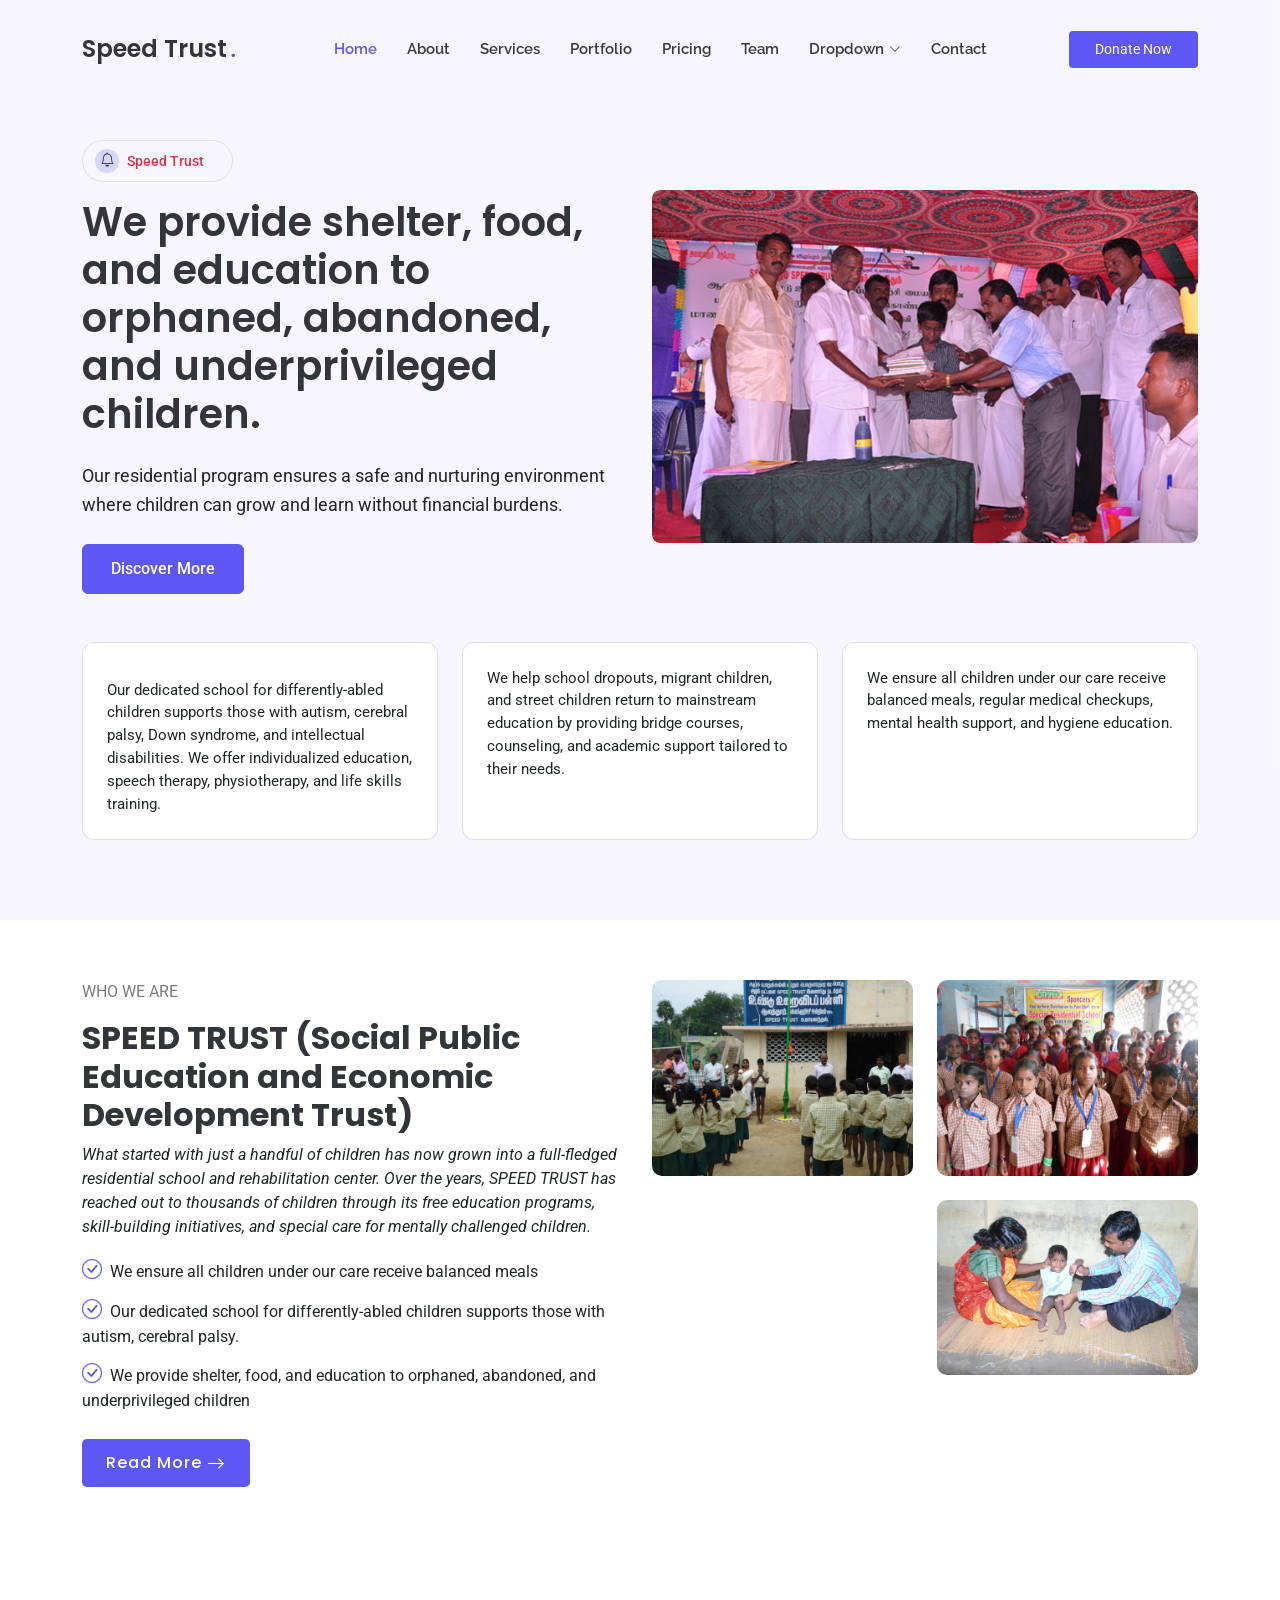
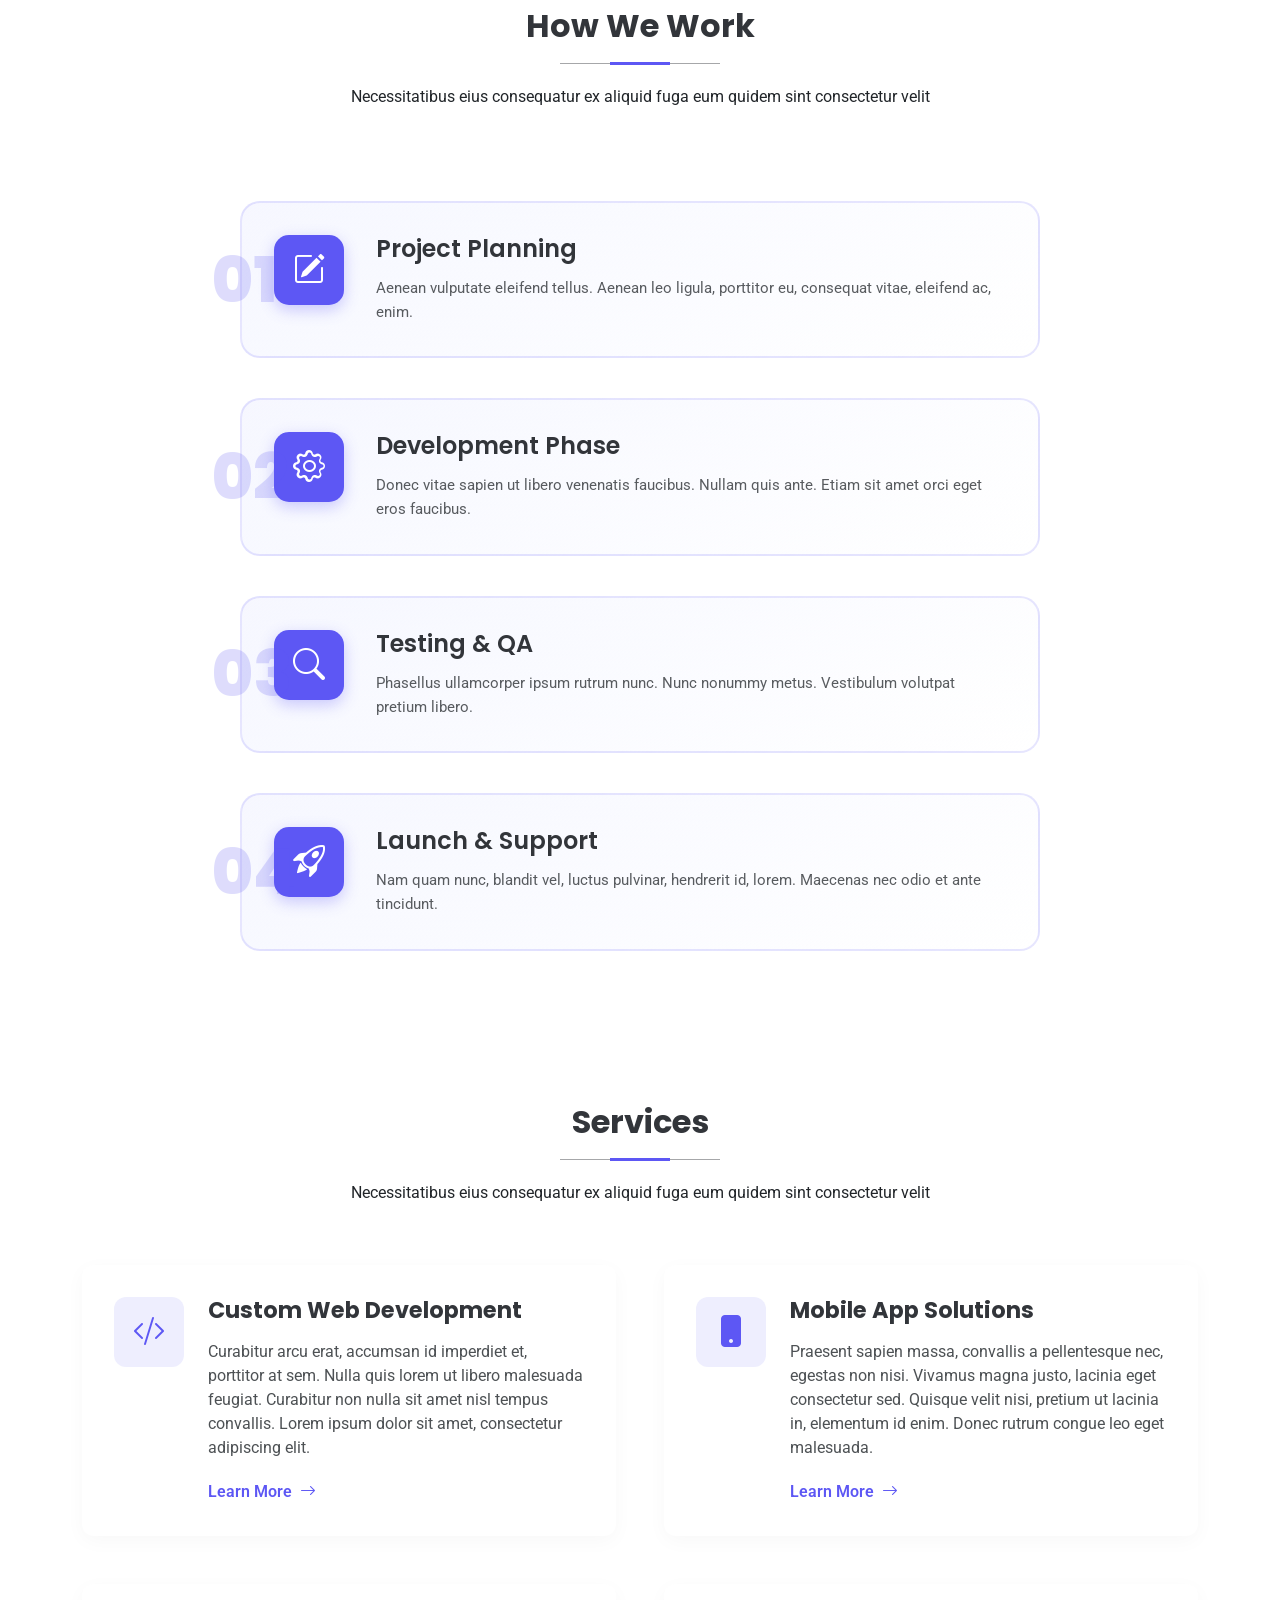
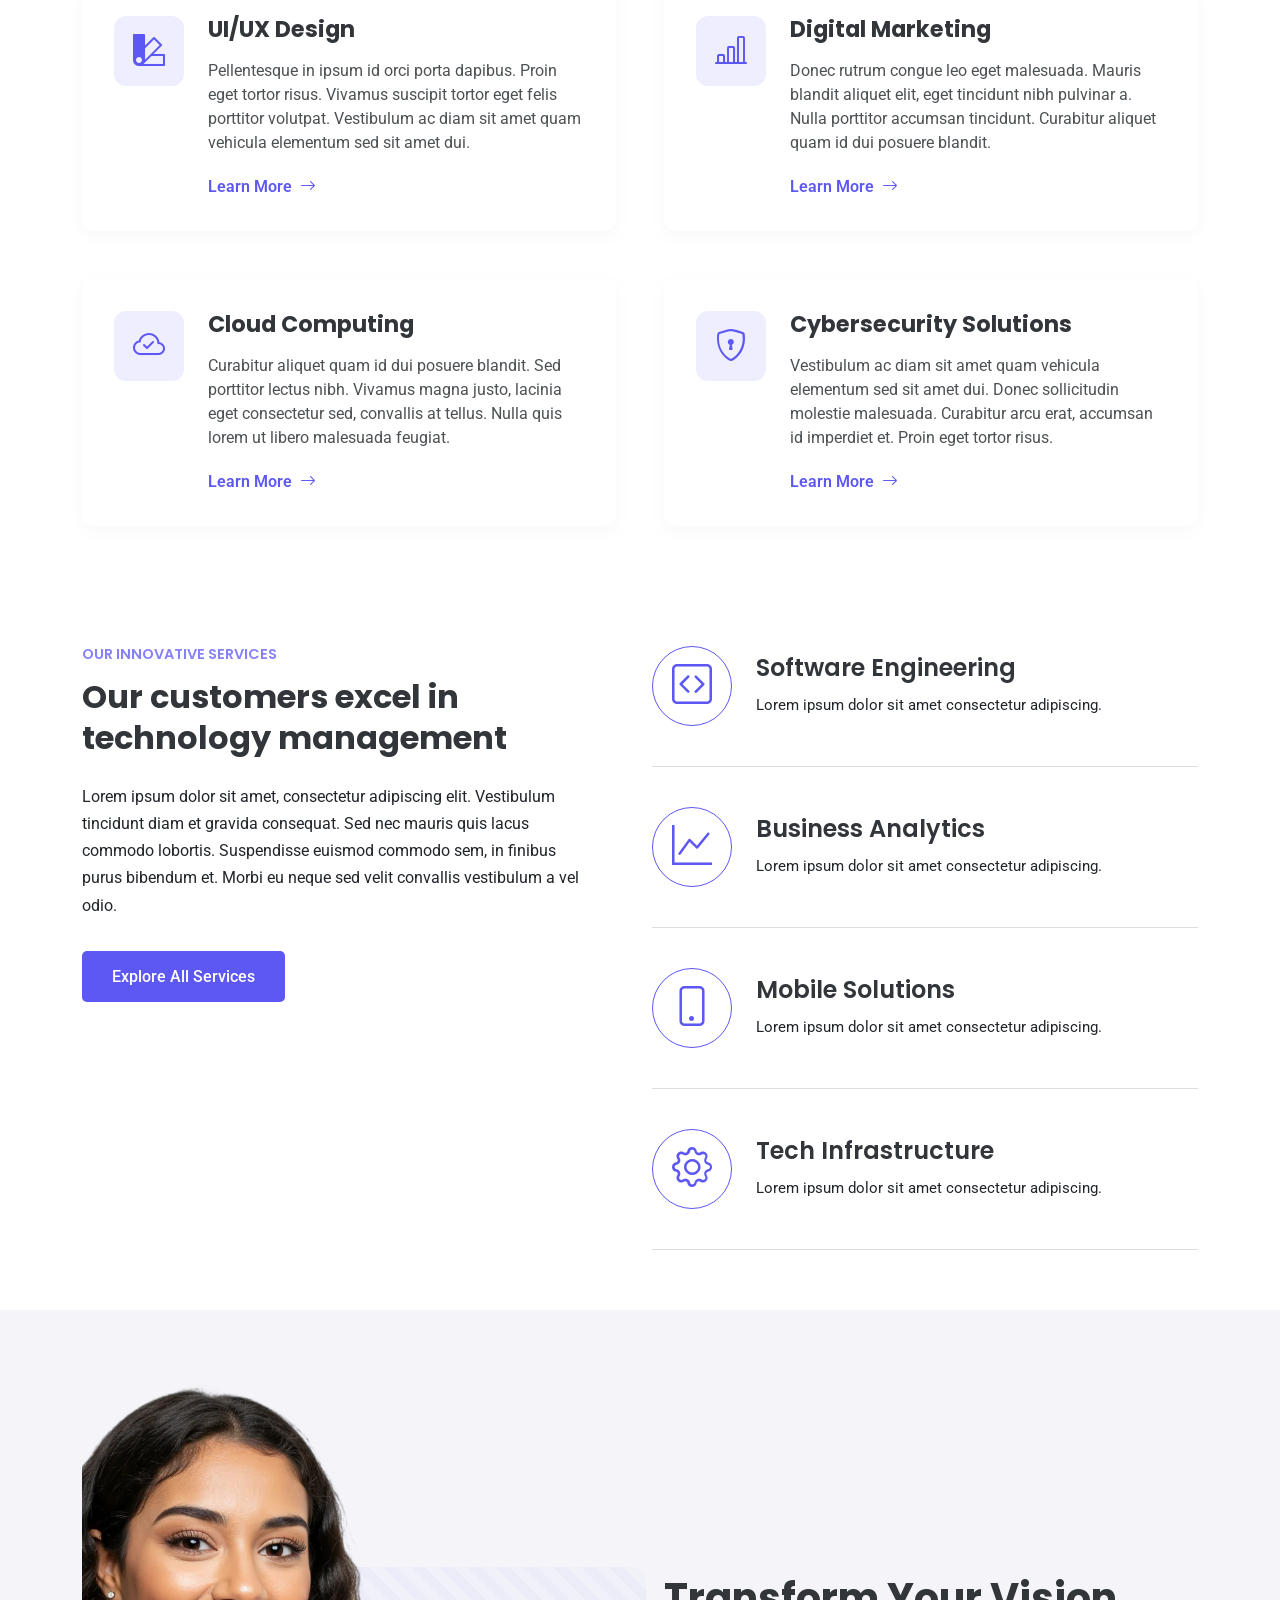
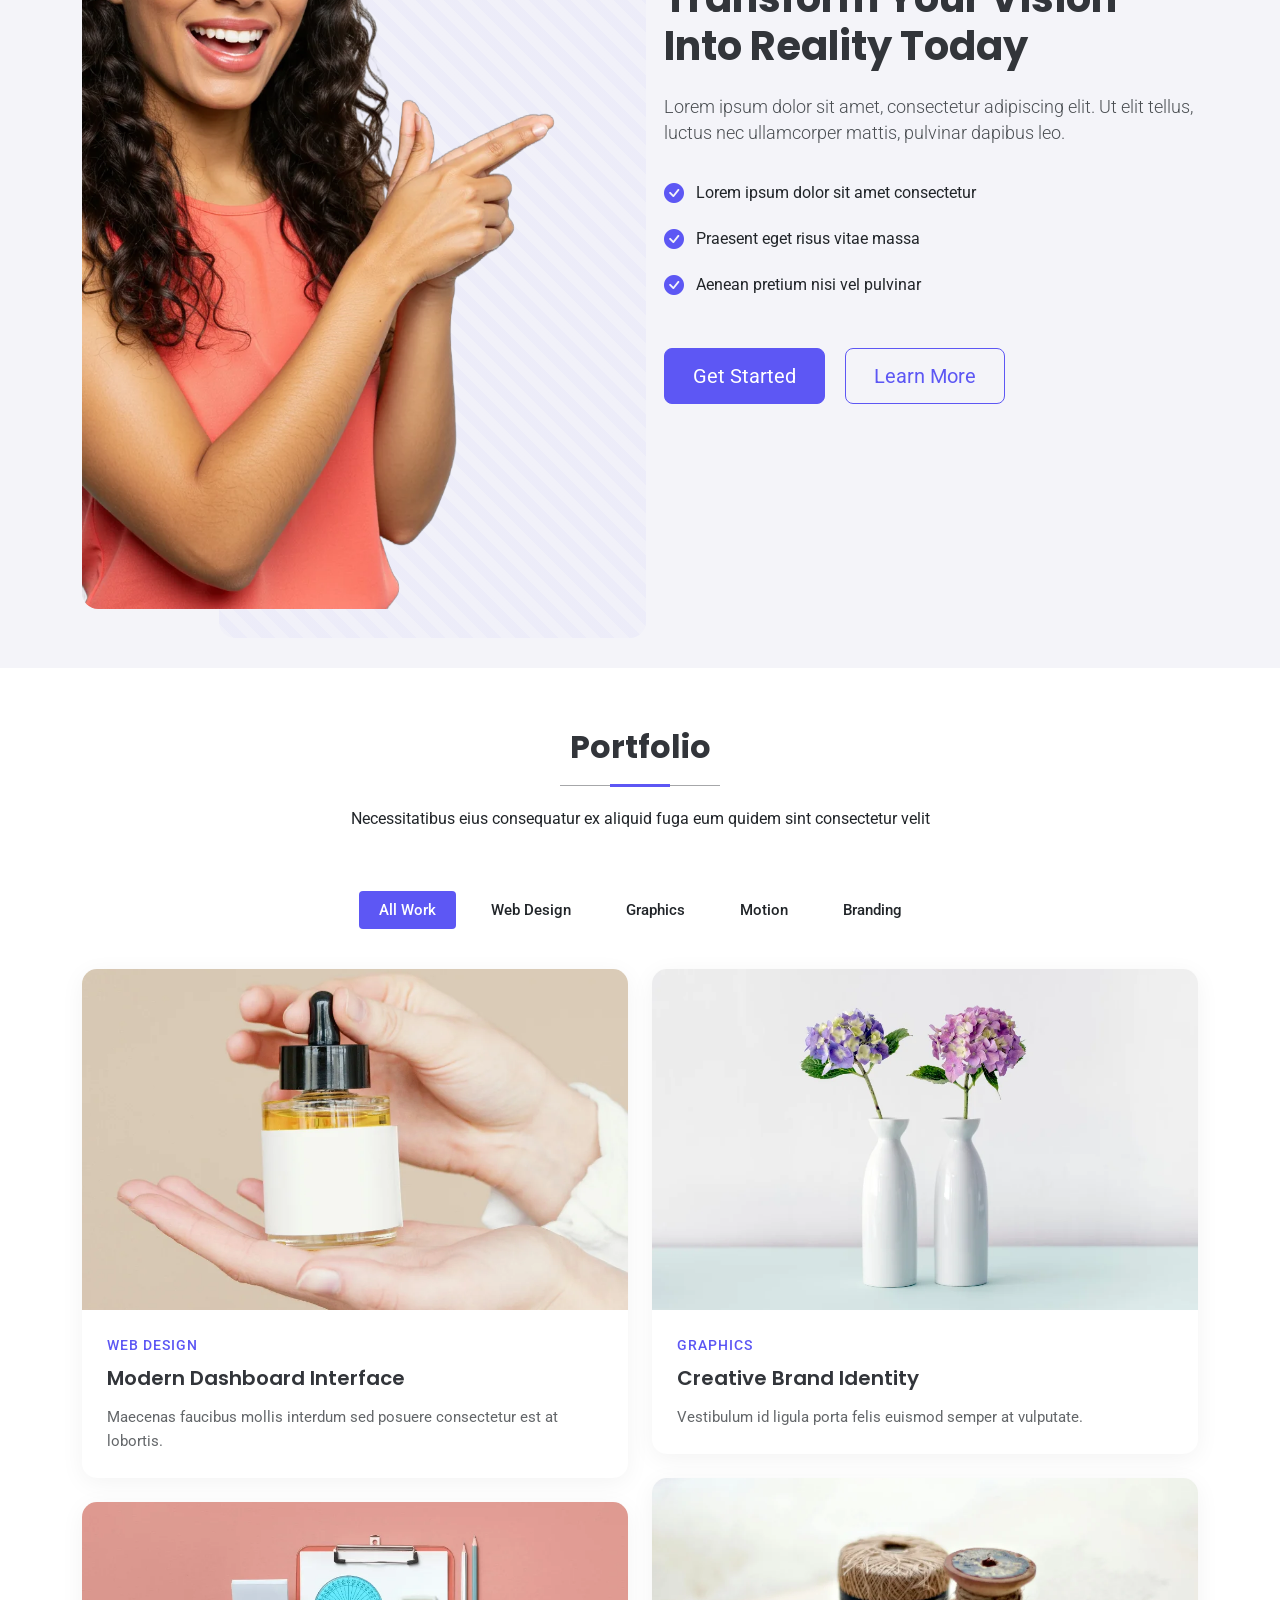
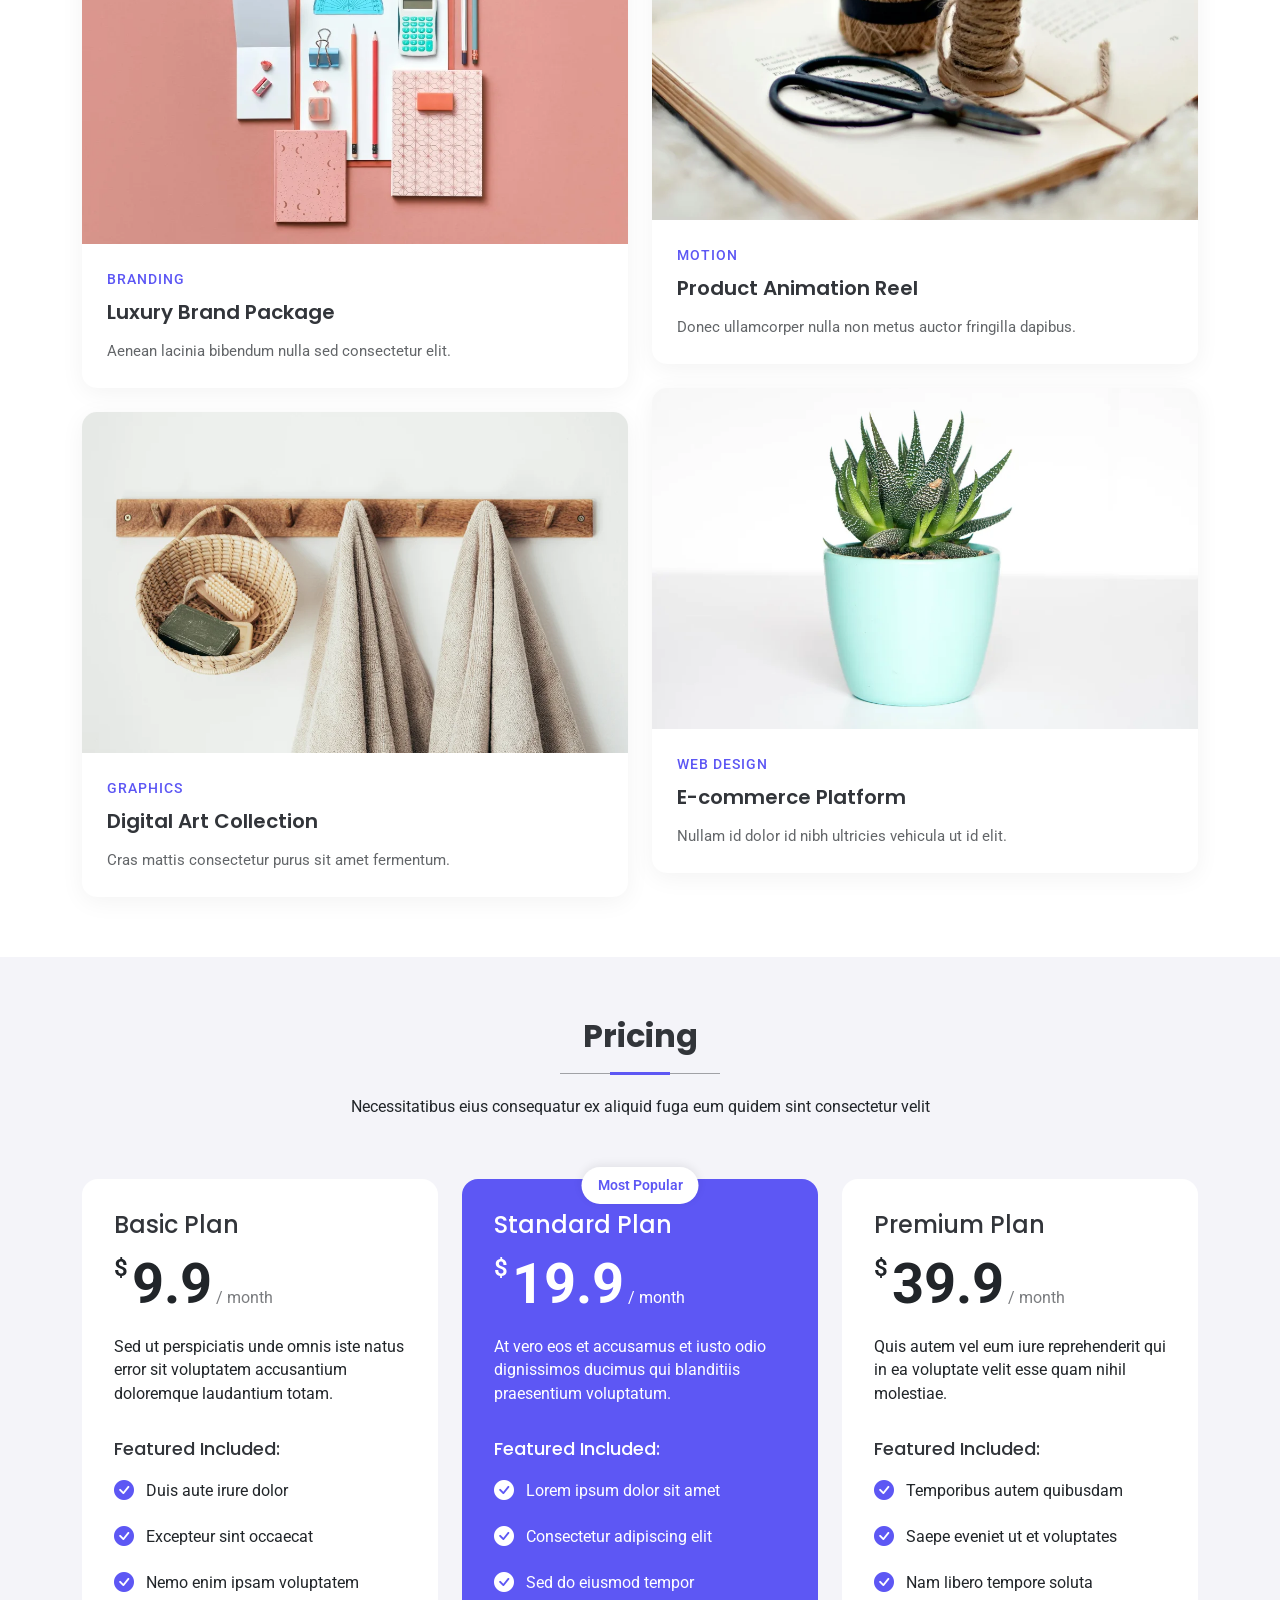
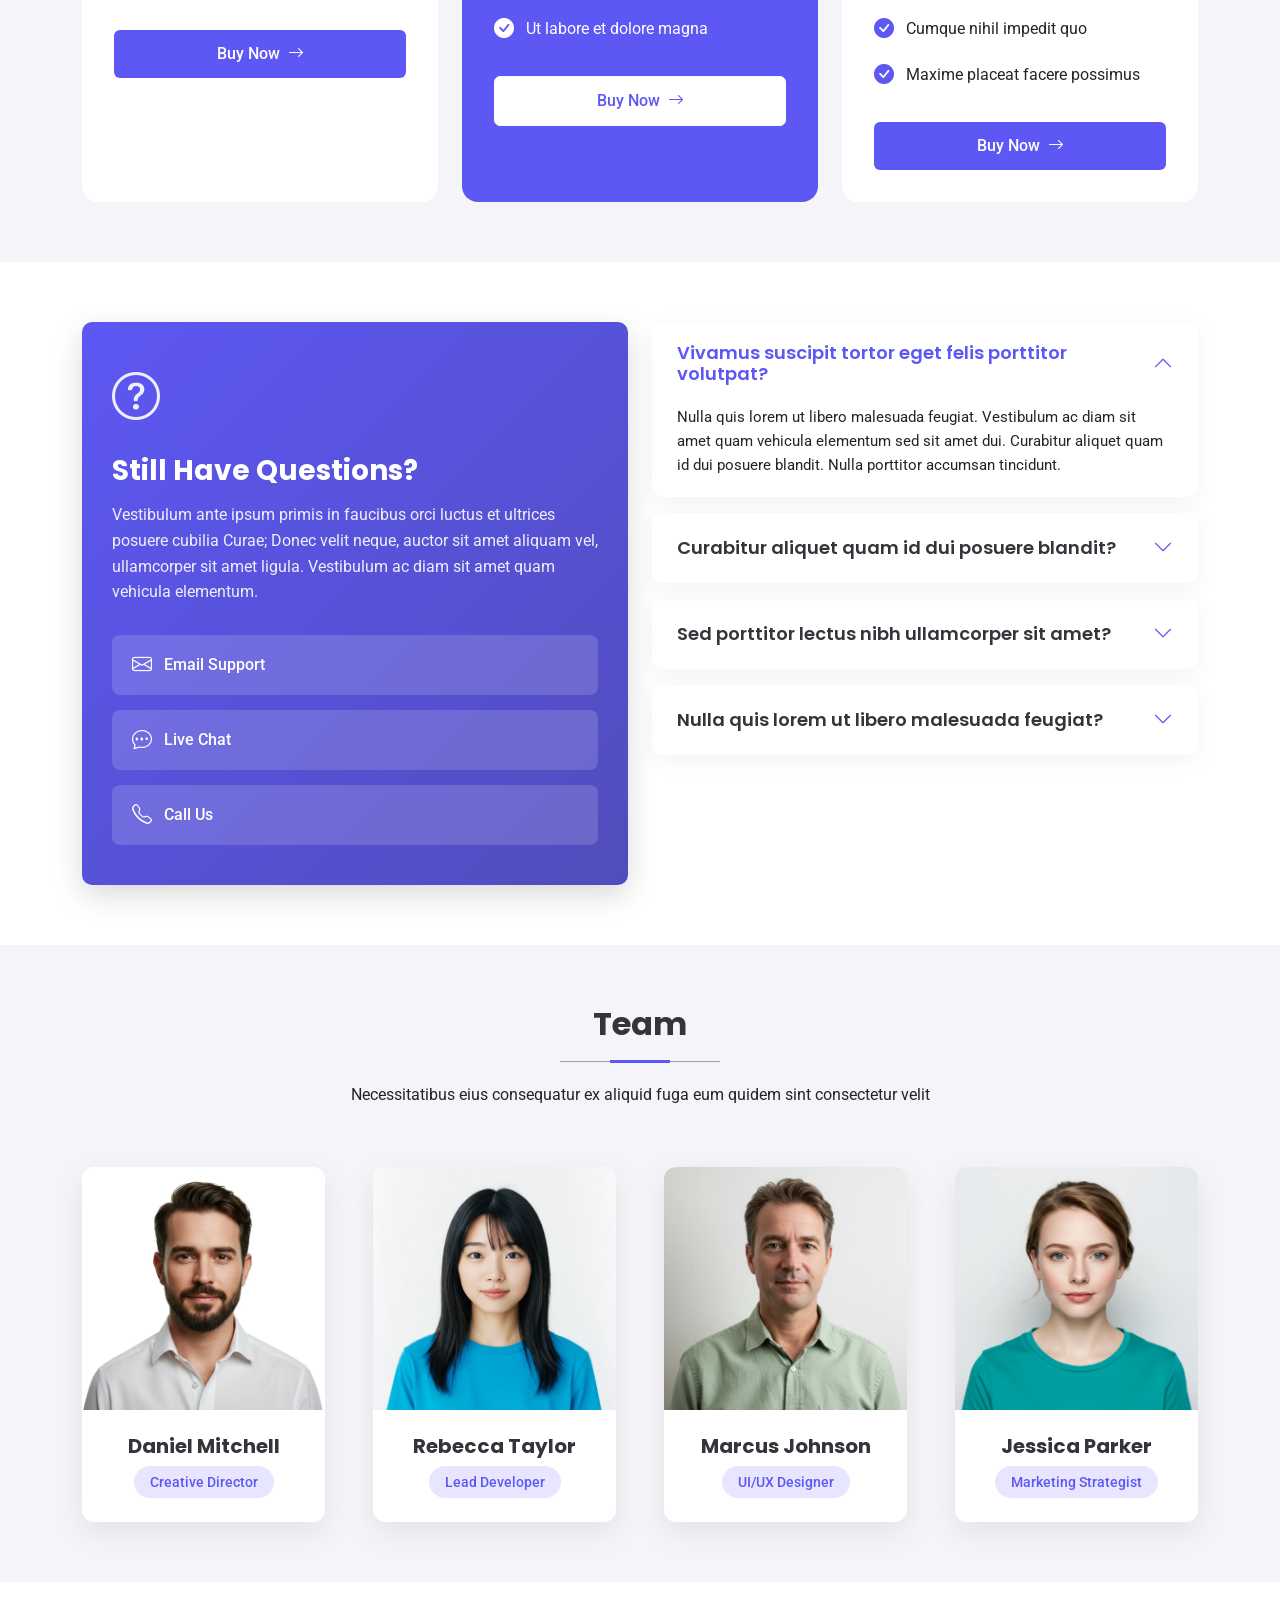
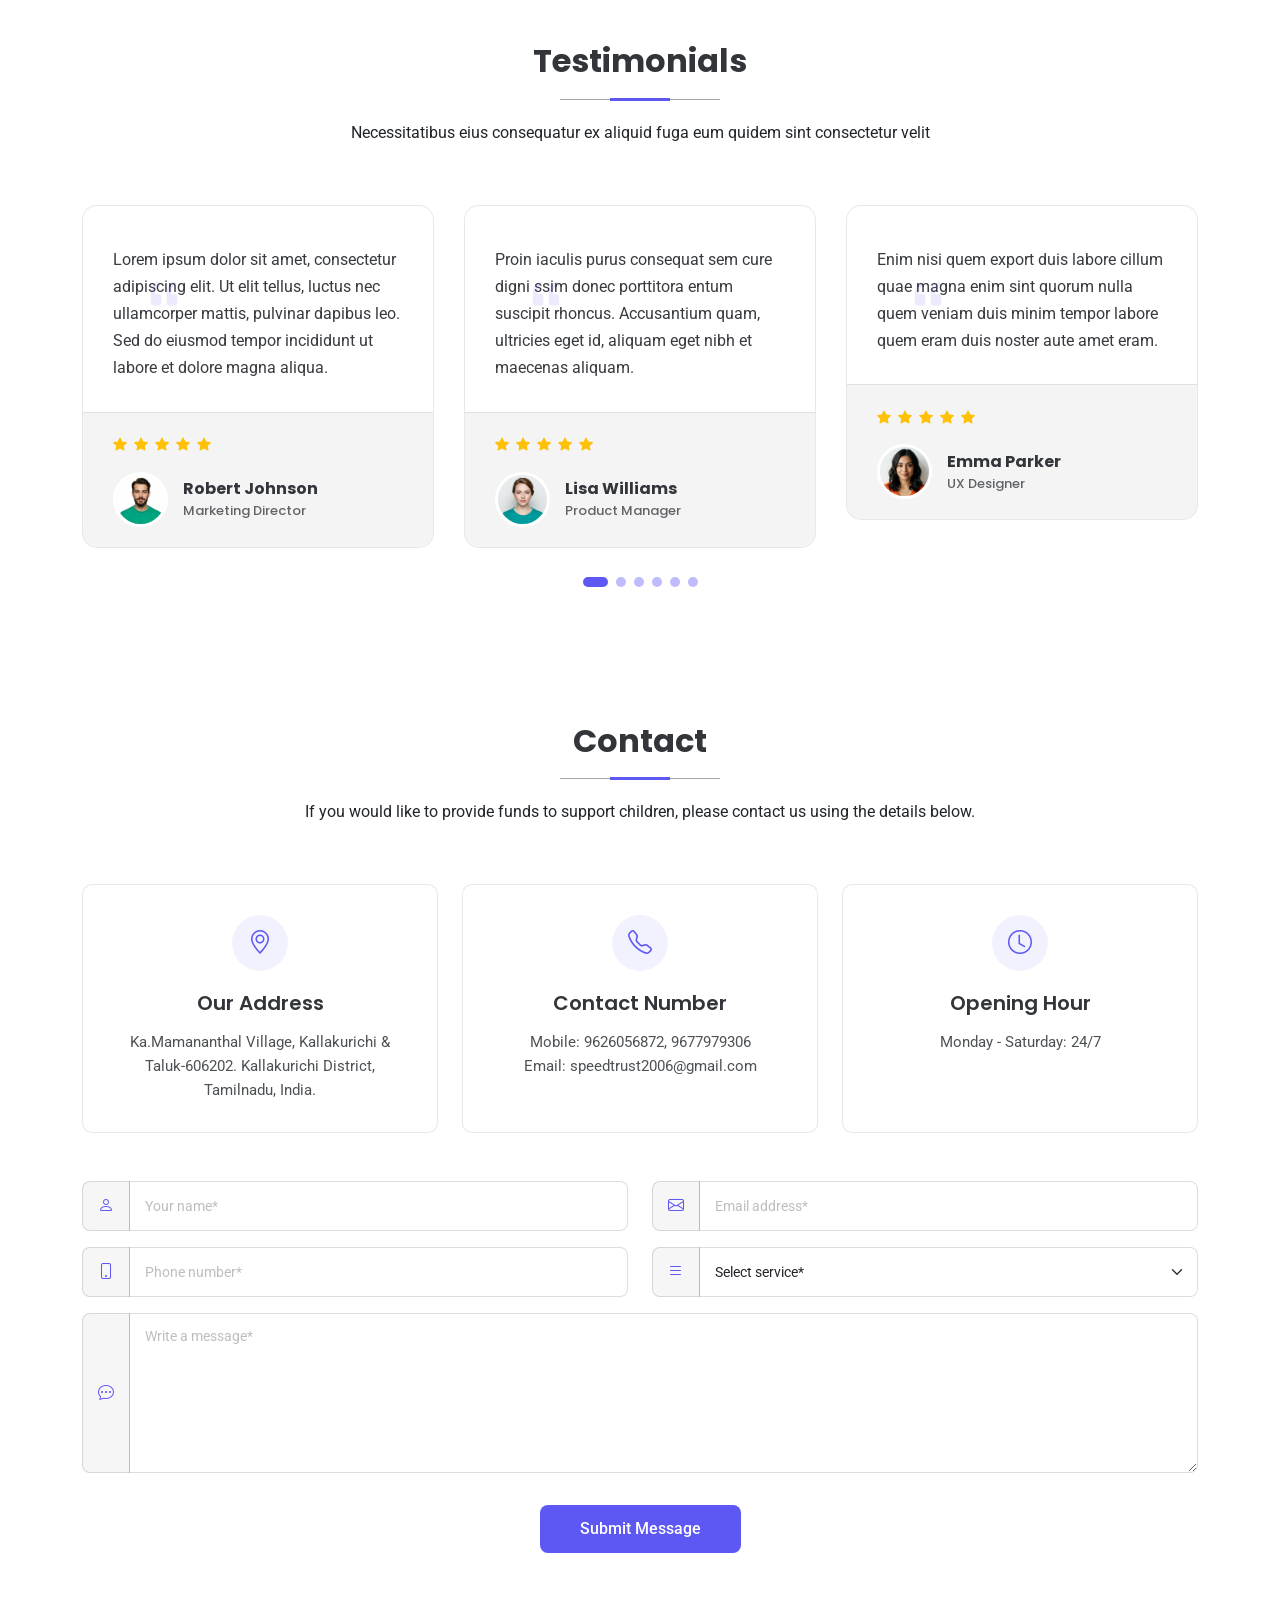
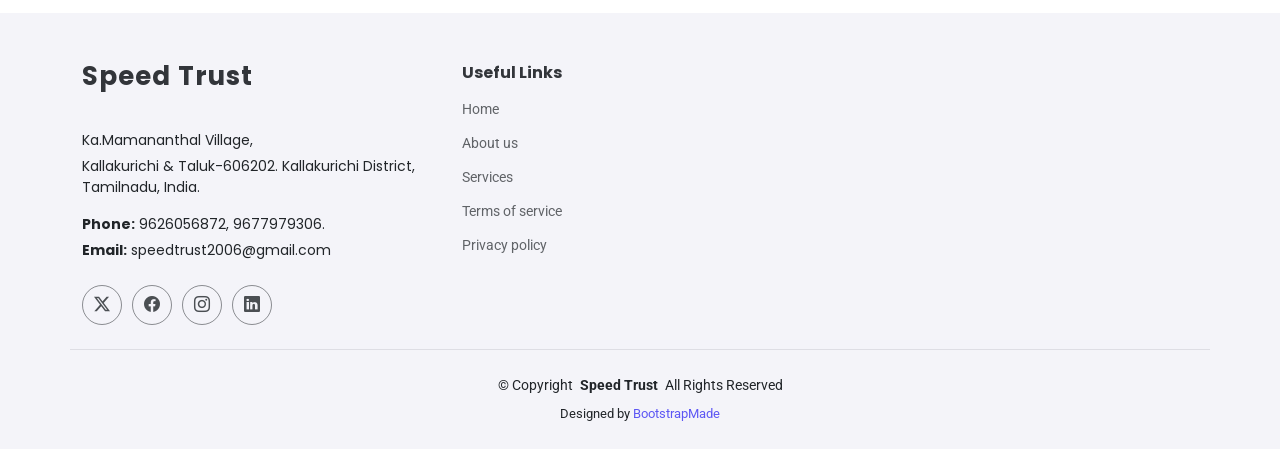
==== Invent/index.html @ 97e28ad0 "using bootstrap" ====
<!DOCTYPE html>
<html lang="en">

<head>
  <meta charset="utf-8">
  <meta content="width=device-width, initial-scale=1.0" name="viewport">
  <title>Index - Invent Bootstrap Template</title>
  <meta name="description" content="">
  <meta name="keywords" content="">

  <!-- Favicons -->
  <link href="assets/img/favicon.png" rel="icon">
  <link href="assets/img/apple-touch-icon.png" rel="apple-touch-icon">

  <!-- Fonts -->
  <link href="https://fonts.googleapis.com" rel="preconnect">
  <link href="https://fonts.gstatic.com" rel="preconnect" crossorigin>
  <link href="https://fonts.googleapis.com/css2?family=Roboto:ital,wght@0,100;0,300;0,400;0,500;0,700;0,900;1,100;1,300;1,400;1,500;1,700;1,900&family=Poppins:ital,wght@0,100;0,200;0,300;0,400;0,500;0,600;0,700;0,800;0,900;1,100;1,200;1,300;1,400;1,500;1,600;1,700;1,800;1,900&family=Raleway:ital,wght@0,100;0,200;0,300;0,400;0,500;0,600;0,700;0,800;0,900;1,100;1,200;1,300;1,400;1,500;1,600;1,700;1,800;1,900&display=swap" rel="stylesheet">

  <!-- Vendor CSS Files -->
  <link href="assets/vendor/bootstrap/css/bootstrap.min.css" rel="stylesheet">
  <link href="assets/vendor/bootstrap-icons/bootstrap-icons.css" rel="stylesheet">
  <link href="assets/vendor/aos/aos.css" rel="stylesheet">
  <link href="assets/vendor/glightbox/css/glightbox.min.css" rel="stylesheet">
  <link href="assets/vendor/swiper/swiper-bundle.min.css" rel="stylesheet">

  <!-- Main CSS File -->
  <link href="assets/css/main.css" rel="stylesheet">

  <!-- =======================================================
  * Template Name: Invent
  * Template URL: https://bootstrapmade.com/invent-bootstrap-business-template/
  * Updated: May 12 2025 with Bootstrap v5.3.6
  * Author: BootstrapMade.com
  * License: https://bootstrapmade.com/license/
  ======================================================== -->
</head>

<body class="index-page">

  <header id="header" class="header d-flex align-items-center fixed-top">
    <div class="container position-relative d-flex align-items-center justify-content-between">

      <a href="index.html" class="logo d-flex align-items-center me-auto me-xl-0">
        <!-- Uncomment the line below if you also wish to use an image logo -->
        <!-- <img src="assets/img/logo.webp" alt=""> -->
        <h1 class="sitename">Speed Trust</h1><span>.</span>
      </a>

      <nav id="navmenu" class="navmenu">
        <ul>
          <li><a href="#hero" class="active">Home</a></li>
          <li><a href="#about">About</a></li>
          <li><a href="#services">Services</a></li>
          <li><a href="#portfolio">Portfolio</a></li>
          <li><a href="#pricing">Pricing</a></li>
          <li><a href="#team">Team</a></li>
          <li class="dropdown"><a href="#"><span>Dropdown</span> <i class="bi bi-chevron-down toggle-dropdown"></i></a>
            <ul>
              <li><a href="#">Dropdown 1</a></li>
              <li class="dropdown"><a href="#"><span>Deep Dropdown</span> <i class="bi bi-chevron-down toggle-dropdown"></i></a>
                <ul>
                  <li><a href="#">Deep Dropdown 1</a></li>
                  <li><a href="#">Deep Dropdown 2</a></li>
                  <li><a href="#">Deep Dropdown 3</a></li>
                  <li><a href="#">Deep Dropdown 4</a></li>
                  <li><a href="#">Deep Dropdown 5</a></li>
                </ul>
              </li>
              <li><a href="#">Dropdown 2</a></li>
              <li><a href="#">Dropdown 3</a></li>
              <li><a href="#">Dropdown 4</a></li>
            </ul>
          </li>
          <li><a href="#contact">Contact</a></li>
        </ul>
        <i class="mobile-nav-toggle d-xl-none bi bi-list"></i>
      </nav>

      <a class="btn-getstarted" href="#about">Donate Now</a>

    </div>
  </header>

  <main class="main">

    <!-- Hero Section -->
    <section id="hero" class="hero section">

      <div class="container" data-aos="fade-up" data-aos-delay="100">

        <div class="row align-items-center mb-5">
          <div class="col-lg-6 mb-4 mb-lg-0">
            <div class="badge-wrapper mb-3">
              <div class="d-inline-flex align-items-center rounded-pill border border-accent-light">
                <div class="icon-circle me-2">
                  <i class="bi bi-bell"></i>
                </div>
                <span class="badge-text me-3 text-danger">Speed Trust</span>
              </div>
            </div>

            <h1 class="hero-title mb-4">We provide shelter, food, and education to orphaned, abandoned, and underprivileged children.</h1>

            <p class="hero-description mb-4">Our residential program ensures a safe and nurturing environment where children can grow and learn without financial burdens.</p>

            <div class="cta-wrapper">
              <a href="#" class="btn btn-primary">Discover More</a>
            </div>
          </div>

          <div class="col-lg-6">
            <div class="hero-image">
              <img src="assets/img/img1.jpg" alt="Business Growth" class="img-fluid" loading="lazy">
            </div>
          </div>
        </div>

        <div class="row feature-boxes">
          <div class="col-lg-4 mb-4 mb-lg-0" data-aos="fade-up" data-aos-delay="200">
            <div class="feature-box">
             
              <div class="feature-content">
                <h3 class="feature-title"></h3>
                <p class="feature-text">Our dedicated school for differently-abled children supports those with autism, cerebral palsy, Down syndrome, and intellectual disabilities. We offer individualized education, speech therapy, physiotherapy, and life skills training.</p>
              </div>
            </div>
          </div>

          <div class="col-lg-4 mb-4 mb-lg-0" data-aos="fade-up" data-aos-delay="300">
            <div class="feature-box">
              
              <div class="feature-content">
                
                <p class="feature-text">We help school dropouts, migrant children, and street children return to mainstream education by providing bridge courses, counseling, and academic support tailored to their needs.</p>
              </div>
            </div>
          </div>

          <div class="col-lg-4" data-aos="fade-up" data-aos-delay="400">
            <div class="feature-box">
              
              <div class="feature-content">
                
                <p class="feature-text">We ensure all children under our care receive balanced meals, regular medical checkups, mental health support, and hygiene education.</p>
              </div>
            </div>
          </div>
        </div>

      </div>

    </section><!-- /Hero Section -->

    <!-- About Section -->
    <section id="about" class="about section">

      <div class="container">

        <div class="row gy-4">

          <div class="col-lg-6 content" data-aos="fade-up" data-aos-delay="100">
            <p class="who-we-are">Who We Are</p>
            <h3>SPEED TRUST (Social Public Education and Economic Development Trust) </h3>
            <p class="fst-italic">
              What started with just a handful of children has now grown into a full-fledged residential school and rehabilitation center. Over the years, SPEED TRUST has reached out to thousands of children through its free education programs, skill-building initiatives, and special care for mentally challenged children.
            </p>
            <ul>
              <li><i class="bi bi-check-circle"></i> <span>We ensure all children under our care receive balanced meals</span></li>
              <li><i class="bi bi-check-circle"></i> <span>Our dedicated school for differently-abled children supports those with autism, cerebral palsy.</span></li>
              <li><i class="bi bi-check-circle"></i> <span>We provide shelter, food, and education to orphaned, abandoned, and underprivileged children</span></li>
            </ul>
            <a href="#" class="read-more"><span>Read More</span><i class="bi bi-arrow-right"></i></a>
          </div>

          <div class="col-lg-6 about-images" data-aos="fade-up" data-aos-delay="200">
            <div class="row gy-4">
              <div class="col-lg-6">
                <img src="assets/img/about-1.jpg" class="img-fluid" alt="">
              </div>
              <div class="col-lg-6">
                <div class="row gy-4">
                  <div class="col-lg-12">
                    <img src="assets/img/about-2.jpg" class="img-fluid" alt="">
                  </div>
                  <div class="col-lg-12">
                    <img src="assets/img/about-3.jpg" class="img-fluid" alt="">
                  </div>
                </div>
              </div>
            </div>

          </div>

        </div>

      </div>
    </section><!-- /About Section -->

    <!-- How We Work Section -->
    <section id="how-we-work" class="how-we-work section">

      <!-- Section Title -->
      <div class="container section-title" data-aos="fade-up">
        <h2>How We Work</h2>
        <p>Necessitatibus eius consequatur ex aliquid fuga eum quidem sint consectetur velit</p>
      </div><!-- End Section Title -->

      <div class="container" data-aos="fade-up" data-aos-delay="100">

        <div class="steps-5">
          <div class="process-container">

            <div class="process-item" data-aos="fade-up" data-aos-delay="200">
              <div class="content">
                <span class="step-number">01</span>
                <div class="card-body">
                  <div class="step-icon">
                    <i class="bi bi-pencil-square"></i>
                  </div>
                  <div class="step-content">
                    <h3>Project Planning</h3>
                    <p>Aenean vulputate eleifend tellus. Aenean leo ligula, porttitor eu, consequat vitae, eleifend ac, enim.</p>
                  </div>
                </div>
              </div>
            </div><!-- End Process Item -->

            <div class="process-item" data-aos="fade-up" data-aos-delay="300">
              <div class="content">
                <span class="step-number">02</span>
                <div class="card-body">
                  <div class="step-icon">
                    <i class="bi bi-gear"></i>
                  </div>
                  <div class="step-content">
                    <h3>Development Phase</h3>
                    <p>Donec vitae sapien ut libero venenatis faucibus. Nullam quis ante. Etiam sit amet orci eget eros faucibus.</p>
                  </div>
                </div>
              </div>
            </div><!-- End Process Item -->

            <div class="process-item" data-aos="fade-up" data-aos-delay="400">
              <div class="content">
                <span class="step-number">03</span>
                <div class="card-body">
                  <div class="step-icon">
                    <i class="bi bi-search"></i>
                  </div>
                  <div class="step-content">
                    <h3>Testing &amp; QA</h3>
                    <p>Phasellus ullamcorper ipsum rutrum nunc. Nunc nonummy metus. Vestibulum volutpat pretium libero.</p>
                  </div>
                </div>
              </div>
            </div><!-- End Process Item -->

            <div class="process-item" data-aos="fade-up" data-aos-delay="500">
              <div class="content">
                <span class="step-number">04</span>
                <div class="card-body">
                  <div class="step-icon">
                    <i class="bi bi-rocket-takeoff"></i>
                  </div>
                  <div class="step-content">
                    <h3>Launch &amp; Support</h3>
                    <p>Nam quam nunc, blandit vel, luctus pulvinar, hendrerit id, lorem. Maecenas nec odio et ante tincidunt.</p>
                  </div>
                </div>
              </div>
            </div><!-- End Process Item -->

          </div>
        </div>

      </div>

    </section><!-- /How We Work Section -->

    <!-- Services Section -->
    <section id="services" class="services section">

      <!-- Section Title -->
      <div class="container section-title" data-aos="fade-up">
        <h2>Services</h2>
        <p>Necessitatibus eius consequatur ex aliquid fuga eum quidem sint consectetur velit</p>
      </div><!-- End Section Title -->

      <div class="container" data-aos="fade-up" data-aos-delay="100">

        <div class="row justify-content-center g-5">

          <div class="col-md-6" data-aos="fade-right" data-aos-delay="100">
            <div class="service-item">
              <div class="service-icon">
                <i class="bi bi-code-slash"></i>
              </div>
              <div class="service-content">
                <h3>Custom Web Development</h3>
                <p>Curabitur arcu erat, accumsan id imperdiet et, porttitor at sem. Nulla quis lorem ut libero malesuada feugiat. Curabitur non nulla sit amet nisl tempus convallis. Lorem ipsum dolor sit amet, consectetur adipiscing elit.</p>
                <a href="#" class="service-link">
                  <span>Learn More</span>
                  <i class="bi bi-arrow-right"></i>
                </a>
              </div>
            </div>
          </div><!-- End Service Item -->

          <div class="col-md-6" data-aos="fade-left" data-aos-delay="100">
            <div class="service-item">
              <div class="service-icon">
                <i class="bi bi-phone-fill"></i>
              </div>
              <div class="service-content">
                <h3>Mobile App Solutions</h3>
                <p>Praesent sapien massa, convallis a pellentesque nec, egestas non nisi. Vivamus magna justo, lacinia eget consectetur sed. Quisque velit nisi, pretium ut lacinia in, elementum id enim. Donec rutrum congue leo eget malesuada.</p>
                <a href="#" class="service-link">
                  <span>Learn More</span>
                  <i class="bi bi-arrow-right"></i>
                </a>
              </div>
            </div>
          </div><!-- End Service Item -->

          <div class="col-md-6" data-aos="fade-right" data-aos-delay="200">
            <div class="service-item">
              <div class="service-icon">
                <i class="bi bi-palette2"></i>
              </div>
              <div class="service-content">
                <h3>UI/UX Design</h3>
                <p>Pellentesque in ipsum id orci porta dapibus. Proin eget tortor risus. Vivamus suscipit tortor eget felis porttitor volutpat. Vestibulum ac diam sit amet quam vehicula elementum sed sit amet dui.</p>
                <a href="#" class="service-link">
                  <span>Learn More</span>
                  <i class="bi bi-arrow-right"></i>
                </a>
              </div>
            </div>
          </div><!-- End Service Item -->

          <div class="col-md-6" data-aos="fade-left" data-aos-delay="200">
            <div class="service-item">
              <div class="service-icon">
                <i class="bi bi-bar-chart-line"></i>
              </div>
              <div class="service-content">
                <h3>Digital Marketing</h3>
                <p>Donec rutrum congue leo eget malesuada. Mauris blandit aliquet elit, eget tincidunt nibh pulvinar a. Nulla porttitor accumsan tincidunt. Curabitur aliquet quam id dui posuere blandit.</p>
                <a href="#" class="service-link">
                  <span>Learn More</span>
                  <i class="bi bi-arrow-right"></i>
                </a>
              </div>
            </div>
          </div><!-- End Service Item -->

          <div class="col-md-6" data-aos="fade-right" data-aos-delay="300">
            <div class="service-item">
              <div class="service-icon">
                <i class="bi bi-cloud-check"></i>
              </div>
              <div class="service-content">
                <h3>Cloud Computing</h3>
                <p>Curabitur aliquet quam id dui posuere blandit. Sed porttitor lectus nibh. Vivamus magna justo, lacinia eget consectetur sed, convallis at tellus. Nulla quis lorem ut libero malesuada feugiat.</p>
                <a href="#" class="service-link">
                  <span>Learn More</span>
                  <i class="bi bi-arrow-right"></i>
                </a>
              </div>
            </div>
          </div><!-- End Service Item -->

          <div class="col-md-6" data-aos="fade-left" data-aos-delay="300">
            <div class="service-item">
              <div class="service-icon">
                <i class="bi bi-shield-lock"></i>
              </div>
              <div class="service-content">
                <h3>Cybersecurity Solutions</h3>
                <p>Vestibulum ac diam sit amet quam vehicula elementum sed sit amet dui. Donec sollicitudin molestie malesuada. Curabitur arcu erat, accumsan id imperdiet et. Proin eget tortor risus.</p>
                <a href="#" class="service-link">
                  <span>Learn More</span>
                  <i class="bi bi-arrow-right"></i>
                </a>
              </div>
            </div>
          </div><!-- End Service Item -->

        </div>

      </div>

    </section><!-- /Services Section -->

    <!-- Services Alt Section -->
    <section id="services-alt" class="services-alt section">

      <div class="container" data-aos="fade-up" data-aos-delay="100">

        <div class="row">
          <div class="col-lg-6" data-aos="fade-up" data-aos-delay="100">
            <div class="content-block">
              <h6 class="subtitle">Our innovative services</h6>
              <h2 class="title">Our customers excel in technology management</h2>
              <p class="description">
                Lorem ipsum dolor sit amet, consectetur adipiscing elit. Vestibulum tincidunt diam et gravida consequat. Sed nec mauris quis lacus commodo lobortis. Suspendisse euismod commodo sem, in finibus purus bibendum et. Morbi eu neque sed velit convallis vestibulum a vel odio.
              </p>
              <div class="button-wrapper">
                <a class="btn" href="services.html"><span>Explore All Services</span></a>
              </div>
            </div>
          </div>
          <div class="col-lg-6">
            <div class="services-list">
              <div class="service-item d-flex align-items-center" data-aos="fade-up" data-aos-delay="200">
                <div class="service-icon">
                  <i class="bi bi-code-square"></i>
                </div>
                <div class="service-content">
                  <h4><a href="service-details.html">Software Engineering</a></h4>
                  <p>Lorem ipsum dolor sit amet consectetur adipiscing.</p>
                </div>
              </div><!-- End Service Item -->

              <div class="service-item d-flex align-items-center" data-aos="fade-up" data-aos-delay="300">
                <div class="service-icon">
                  <i class="bi bi-graph-up"></i>
                </div>
                <div class="service-content">
                  <h4><a href="service-details.html">Business Analytics</a></h4>
                  <p>Lorem ipsum dolor sit amet consectetur adipiscing.</p>
                </div>
              </div><!-- End Service Item -->

              <div class="service-item d-flex align-items-center" data-aos="fade-up" data-aos-delay="400">
                <div class="service-icon">
                  <i class="bi bi-phone"></i>
                </div>
                <div class="service-content">
                  <h4><a href="service-details.html">Mobile Solutions</a></h4>
                  <p>Lorem ipsum dolor sit amet consectetur adipiscing.</p>
                </div>
              </div><!-- End Service Item -->

              <div class="service-item d-flex align-items-center" data-aos="fade-up" data-aos-delay="500">
                <div class="service-icon">
                  <i class="bi bi-gear"></i>
                </div>
                <div class="service-content">
                  <h4><a href="service-details.html">Tech Infrastructure</a></h4>
                  <p>Lorem ipsum dolor sit amet consectetur adipiscing.</p>
                </div>
              </div><!-- End Service Item -->
            </div>
          </div>
        </div>

      </div>

    </section><!-- /Services Alt Section -->

    <!-- Call To Action 2 Section -->
    <section id="call-to-action-2" class="call-to-action-2 section light-background">

      <div class="container" data-aos="fade-up" data-aos-delay="100">

        <div class="row g-5 align-items-center">
          <div class="col-lg-6" data-aos="fade-right" data-aos-delay="200">
            <div class="cta-image-wrapper">
              <img src="assets/img/cta/cta-4.webp" alt="Call to Action" class="img-fluid rounded-4">
              <div class="cta-pattern"></div>
            </div>
          </div>

          <div class="col-lg-6" data-aos="fade-left" data-aos-delay="300">
            <div class="cta-content">
              <h2>Transform Your Vision Into Reality Today</h2>
              <p class="lead">Lorem ipsum dolor sit amet, consectetur adipiscing elit. Ut elit tellus, luctus nec ullamcorper mattis, pulvinar dapibus leo.</p>

              <div class="cta-features">
                <div class="feature-item" data-aos="zoom-in" data-aos-delay="400">
                  <i class="bi bi-check-circle-fill"></i>
                  <span>Lorem ipsum dolor sit amet consectetur</span>
                </div>
                <div class="feature-item" data-aos="zoom-in" data-aos-delay="450">
                  <i class="bi bi-check-circle-fill"></i>
                  <span>Praesent eget risus vitae massa</span>
                </div>
                <div class="feature-item" data-aos="zoom-in" data-aos-delay="500">
                  <i class="bi bi-check-circle-fill"></i>
                  <span>Aenean pretium nisi vel pulvinar</span>
                </div>
              </div>

              <div class="cta-action mt-5">
                <a href="#" class="btn btn-primary btn-lg me-3">Get Started</a>
                <a href="#" class="btn btn-outline-primary btn-lg">Learn More</a>
              </div>
            </div>
          </div>
        </div>

      </div>

    </section><!-- /Call To Action 2 Section -->

    <!-- Portfolio Section -->
    <section id="portfolio" class="portfolio section">

      <!-- Section Title -->
      <div class="container section-title" data-aos="fade-up">
        <h2>Portfolio</h2>
        <p>Necessitatibus eius consequatur ex aliquid fuga eum quidem sint consectetur velit</p>
      </div><!-- End Section Title -->

      <div class="container" data-aos="fade-up" data-aos-delay="100">

        <div class="isotope-layout" data-default-filter="*" data-layout="masonry" data-sort="original-order">

          <div class="portfolio-filters-container" data-aos="fade-up" data-aos-delay="200">
            <ul class="portfolio-filters isotope-filters">
              <li data-filter="*" class="filter-active">All Work</li>
              <li data-filter=".filter-web">Web Design</li>
              <li data-filter=".filter-graphics">Graphics</li>
              <li data-filter=".filter-motion">Motion</li>
              <li data-filter=".filter-brand">Branding</li>
            </ul>
          </div>

          <div class="row g-4 isotope-container" data-aos="fade-up" data-aos-delay="300">

            <div class="col-lg-6 col-md-6 portfolio-item isotope-item filter-web">
              <div class="portfolio-card">
                <div class="portfolio-image">
                  <img src="assets/img/portfolio/portfolio-1.webp" class="img-fluid" alt="" loading="lazy">
                  <div class="portfolio-overlay">
                    <div class="portfolio-actions">
                      <a href="assets/img/portfolio/portfolio-1.webp" class="glightbox preview-link" data-gallery="portfolio-gallery-web"><i class="bi bi-eye"></i></a>
                      <a href="portfolio-details.html" class="details-link"><i class="bi bi-arrow-right"></i></a>
                    </div>
                  </div>
                </div>
                <div class="portfolio-content">
                  <span class="category">Web Design</span>
                  <h3>Modern Dashboard Interface</h3>
                  <p>Maecenas faucibus mollis interdum sed posuere consectetur est at lobortis.</p>
                </div>
              </div>
            </div><!-- End Portfolio Item -->

            <div class="col-lg-6 col-md-6 portfolio-item isotope-item filter-graphics">
              <div class="portfolio-card">
                <div class="portfolio-image">
                  <img src="assets/img/portfolio/portfolio-10.webp" class="img-fluid" alt="" loading="lazy">
                  <div class="portfolio-overlay">
                    <div class="portfolio-actions">
                      <a href="assets/img/portfolio/portfolio-10.webp" class="glightbox preview-link" data-gallery="portfolio-gallery-graphics"><i class="bi bi-eye"></i></a>
                      <a href="portfolio-details.html" class="details-link"><i class="bi bi-arrow-right"></i></a>
                    </div>
                  </div>
                </div>
                <div class="portfolio-content">
                  <span class="category">Graphics</span>
                  <h3>Creative Brand Identity</h3>
                  <p>Vestibulum id ligula porta felis euismod semper at vulputate.</p>
                </div>
              </div>
            </div><!-- End Portfolio Item -->

            <div class="col-lg-6 col-md-6 portfolio-item isotope-item filter-motion">
              <div class="portfolio-card">
                <div class="portfolio-image">
                  <img src="assets/img/portfolio/portfolio-7.webp" class="img-fluid" alt="" loading="lazy">
                  <div class="portfolio-overlay">
                    <div class="portfolio-actions">
                      <a href="assets/img/portfolio/portfolio-7.webp" class="glightbox preview-link" data-gallery="portfolio-gallery-motion"><i class="bi bi-eye"></i></a>
                      <a href="portfolio-details.html" class="details-link"><i class="bi bi-arrow-right"></i></a>
                    </div>
                  </div>
                </div>
                <div class="portfolio-content">
                  <span class="category">Motion</span>
                  <h3>Product Animation Reel</h3>
                  <p>Donec ullamcorper nulla non metus auctor fringilla dapibus.</p>
                </div>
              </div>
            </div><!-- End Portfolio Item -->

            <div class="col-lg-6 col-md-6 portfolio-item isotope-item filter-brand">
              <div class="portfolio-card">
                <div class="portfolio-image">
                  <img src="assets/img/portfolio/portfolio-4.webp" class="img-fluid" alt="" loading="lazy">
                  <div class="portfolio-overlay">
                    <div class="portfolio-actions">
                      <a href="assets/img/portfolio/portfolio-4.webp" class="glightbox preview-link" data-gallery="portfolio-gallery-brand"><i class="bi bi-eye"></i></a>
                      <a href="portfolio-details.html" class="details-link"><i class="bi bi-arrow-right"></i></a>
                    </div>
                  </div>
                </div>
                <div class="portfolio-content">
                  <span class="category">Branding</span>
                  <h3>Luxury Brand Package</h3>
                  <p>Aenean lacinia bibendum nulla sed consectetur elit.</p>
                </div>
              </div>
            </div><!-- End Portfolio Item -->

            <div class="col-lg-6 col-md-6 portfolio-item isotope-item filter-web">
              <div class="portfolio-card">
                <div class="portfolio-image">
                  <img src="assets/img/portfolio/portfolio-2.webp" class="img-fluid" alt="" loading="lazy">
                  <div class="portfolio-overlay">
                    <div class="portfolio-actions">
                      <a href="assets/img/portfolio/portfolio-2.webp" class="glightbox preview-link" data-gallery="portfolio-gallery-web"><i class="bi bi-eye"></i></a>
                      <a href="portfolio-details.html" class="details-link"><i class="bi bi-arrow-right"></i></a>
                    </div>
                  </div>
                </div>
                <div class="portfolio-content">
                  <span class="category">Web Design</span>
                  <h3>E-commerce Platform</h3>
                  <p>Nullam id dolor id nibh ultricies vehicula ut id elit.</p>
                </div>
              </div>
            </div><!-- End Portfolio Item -->

            <div class="col-lg-6 col-md-6 portfolio-item isotope-item filter-graphics">
              <div class="portfolio-card">
                <div class="portfolio-image">
                  <img src="assets/img/portfolio/portfolio-11.webp" class="img-fluid" alt="" loading="lazy">
                  <div class="portfolio-overlay">
                    <div class="portfolio-actions">
                      <a href="assets/img/portfolio/portfolio-11.webp" class="glightbox preview-link" data-gallery="portfolio-gallery-graphics"><i class="bi bi-eye"></i></a>
                      <a href="portfolio-details.html" class="details-link"><i class="bi bi-arrow-right"></i></a>
                    </div>
                  </div>
                </div>
                <div class="portfolio-content">
                  <span class="category">Graphics</span>
                  <h3>Digital Art Collection</h3>
                  <p>Cras mattis consectetur purus sit amet fermentum.</p>
                </div>
              </div>
            </div><!-- End Portfolio Item -->

          </div><!-- End Portfolio Container -->

        </div>

      </div>

    </section><!-- /Portfolio Section -->

    <!-- Pricing Section -->
    <section id="pricing" class="pricing section light-background">

      <!-- Section Title -->
      <div class="container section-title" data-aos="fade-up">
        <h2>Pricing</h2>
        <p>Necessitatibus eius consequatur ex aliquid fuga eum quidem sint consectetur velit</p>
      </div><!-- End Section Title -->

      <div class="container" data-aos="fade-up" data-aos-delay="100">

        <div class="row g-4 justify-content-center">

          <!-- Basic Plan -->
          <div class="col-lg-4" data-aos="fade-up" data-aos-delay="100">
            <div class="pricing-card">
              <h3>Basic Plan</h3>
              <div class="price">
                <span class="currency">$</span>
                <span class="amount">9.9</span>
                <span class="period">/ month</span>
              </div>
              <p class="description">Sed ut perspiciatis unde omnis iste natus error sit voluptatem accusantium doloremque laudantium totam.</p>

              <h4>Featured Included:</h4>
              <ul class="features-list">
                <li>
                  <i class="bi bi-check-circle-fill"></i>
                  Duis aute irure dolor
                </li>
                <li>
                  <i class="bi bi-check-circle-fill"></i>
                  Excepteur sint occaecat
                </li>
                <li>
                  <i class="bi bi-check-circle-fill"></i>
                  Nemo enim ipsam voluptatem
                </li>
              </ul>

              <a href="#" class="btn btn-primary">
                Buy Now
                <i class="bi bi-arrow-right"></i>
              </a>
            </div>
          </div>

          <!-- Standard Plan -->
          <div class="col-lg-4" data-aos="fade-up" data-aos-delay="200">
            <div class="pricing-card popular">
              <div class="popular-badge">Most Popular</div>
              <h3>Standard Plan</h3>
              <div class="price">
                <span class="currency">$</span>
                <span class="amount">19.9</span>
                <span class="period">/ month</span>
              </div>
              <p class="description">At vero eos et accusamus et iusto odio dignissimos ducimus qui blanditiis praesentium voluptatum.</p>

              <h4>Featured Included:</h4>
              <ul class="features-list">
                <li>
                  <i class="bi bi-check-circle-fill"></i>
                  Lorem ipsum dolor sit amet
                </li>
                <li>
                  <i class="bi bi-check-circle-fill"></i>
                  Consectetur adipiscing elit
                </li>
                <li>
                  <i class="bi bi-check-circle-fill"></i>
                  Sed do eiusmod tempor
                </li>
                <li>
                  <i class="bi bi-check-circle-fill"></i>
                  Ut labore et dolore magna
                </li>
              </ul>

              <a href="#" class="btn btn-light">
                Buy Now
                <i class="bi bi-arrow-right"></i>
              </a>
            </div>
          </div>

          <!-- Premium Plan -->
          <div class="col-lg-4" data-aos="fade-up" data-aos-delay="300">
            <div class="pricing-card">
              <h3>Premium Plan</h3>
              <div class="price">
                <span class="currency">$</span>
                <span class="amount">39.9</span>
                <span class="period">/ month</span>
              </div>
              <p class="description">Quis autem vel eum iure reprehenderit qui in ea voluptate velit esse quam nihil molestiae.</p>

              <h4>Featured Included:</h4>
              <ul class="features-list">
                <li>
                  <i class="bi bi-check-circle-fill"></i>
                  Temporibus autem quibusdam
                </li>
                <li>
                  <i class="bi bi-check-circle-fill"></i>
                  Saepe eveniet ut et voluptates
                </li>
                <li>
                  <i class="bi bi-check-circle-fill"></i>
                  Nam libero tempore soluta
                </li>
                <li>
                  <i class="bi bi-check-circle-fill"></i>
                  Cumque nihil impedit quo
                </li>
                <li>
                  <i class="bi bi-check-circle-fill"></i>
                  Maxime placeat facere possimus
                </li>
              </ul>

              <a href="#" class="btn btn-primary">
                Buy Now
                <i class="bi bi-arrow-right"></i>
              </a>
            </div>
          </div>

        </div>

      </div>

    </section><!-- /Pricing Section -->

    <!-- Faq Section -->
    <section id="faq" class="faq section">

      <div class="container" data-aos="fade-up" data-aos-delay="100">

        <div class="row gy-5">
          <div class="col-lg-6" data-aos="zoom-out" data-aos-delay="200">
            <div class="faq-contact-card">
              <div class="card-icon">
                <i class="bi bi-question-circle"></i>
              </div>
              <div class="card-content">
                <h3>Still Have Questions?</h3>
                <p>Vestibulum ante ipsum primis in faucibus orci luctus et ultrices posuere cubilia Curae; Donec velit neque, auctor sit amet aliquam vel, ullamcorper sit amet ligula. Vestibulum ac diam sit amet quam vehicula elementum.</p>
                <div class="contact-options">
                  <a href="#" class="contact-option">
                    <i class="bi bi-envelope"></i>
                    <span>Email Support</span>
                  </a>
                  <a href="#" class="contact-option">
                    <i class="bi bi-chat-dots"></i>
                    <span>Live Chat</span>
                  </a>
                  <a href="#" class="contact-option">
                    <i class="bi bi-telephone"></i>
                    <span>Call Us</span>
                  </a>
                </div>
              </div>
            </div>
          </div>

          <div class="col-lg-6" data-aos="fade-up" data-aos-delay="300">
            <div class="faq-accordion">
              <div class="faq-item faq-active">
                <div class="faq-header">
                  <h3>Vivamus suscipit tortor eget felis porttitor volutpat?</h3>
                  <i class="bi bi-chevron-down faq-toggle"></i>
                </div>
                <div class="faq-content">
                  <p>
                    Nulla quis lorem ut libero malesuada feugiat. Vestibulum ac diam sit amet quam vehicula elementum sed sit amet dui. Curabitur aliquet quam id dui posuere blandit. Nulla porttitor accumsan tincidunt.
                  </p>
                </div>
              </div><!-- End FAQ Item-->

              <div class="faq-item" data-aos="zoom-in" data-aos-delay="200">
                <div class="faq-header">
                  <h3>Curabitur aliquet quam id dui posuere blandit?</h3>
                  <i class="bi bi-chevron-down faq-toggle"></i>
                </div>
                <div class="faq-content">
                  <p>
                    Vestibulum ante ipsum primis in faucibus orci luctus et ultrices posuere cubilia Curae; Donec velit neque, auctor sit amet aliquam vel, ullamcorper sit amet ligula. Proin eget tortor risus. Mauris blandit aliquet elit, eget tincidunt nibh pulvinar.
                  </p>
                </div>
              </div><!-- End FAQ Item-->

              <div class="faq-item">
                <div class="faq-header">
                  <h3>Sed porttitor lectus nibh ullamcorper sit amet?</h3>
                  <i class="bi bi-chevron-down faq-toggle"></i>
                </div>
                <div class="faq-content">
                  <p>
                    Curabitur non nulla sit amet nisl tempus convallis quis ac lectus. Praesent sapien massa, convallis a pellentesque nec, egestas non nisi. Donec sollicitudin molestie malesuada. Vestibulum ac diam sit amet quam vehicula elementum.
                  </p>
                </div>
              </div><!-- End FAQ Item-->

              <div class="faq-item">
                <div class="faq-header">
                  <h3>Nulla quis lorem ut libero malesuada feugiat?</h3>
                  <i class="bi bi-chevron-down faq-toggle"></i>
                </div>
                <div class="faq-content">
                  <p>
                    Donec sollicitudin molestie malesuada. Quisque velit nisi, pretium ut lacinia in, elementum id enim. Vestibulum ante ipsum primis in faucibus orci luctus et ultrices posuere cubilia Curae; Donec velit neque, auctor sit amet aliquam vel.
                  </p>
                </div>
              </div><!-- End FAQ Item-->
            </div>
          </div>
        </div>

      </div>

    </section><!-- /Faq Section -->

    <!-- Team Section -->
    <section id="team" class="team section light-background">

      <!-- Section Title -->
      <div class="container section-title" data-aos="fade-up">
        <h2>Team</h2>
        <p>Necessitatibus eius consequatur ex aliquid fuga eum quidem sint consectetur velit</p>
      </div><!-- End Section Title -->

      <div class="container" data-aos="fade-up" data-aos-delay="100">

        <div class="row g-5">

          <div class="col-md-6 col-lg-3" data-aos="zoom-in" data-aos-delay="100">
            <div class="team-card">
              <div class="team-image">
                <img src="assets/img/person/person-m-1.webp" class="img-fluid" alt="">
                <div class="team-overlay">
                  <p>Lorem ipsum dolor sit amet, consectetur adipiscing elit. Nulla quam velit, vulputate eu pharetra nec, mattis ac neque.</p>
                  <div class="team-social">
                    <a href=""><i class="bi bi-twitter-x"></i></a>
                    <a href=""><i class="bi bi-facebook"></i></a>
                    <a href=""><i class="bi bi-instagram"></i></a>
                    <a href=""><i class="bi bi-linkedin"></i></a>
                  </div>
                </div>
              </div>
              <div class="team-content">
                <h4>Daniel Mitchell</h4>
                <span class="position">Creative Director</span>
              </div>
            </div>
          </div><!-- End Team Member -->

          <div class="col-md-6 col-lg-3" data-aos="zoom-in" data-aos-delay="200">
            <div class="team-card">
              <div class="team-image">
                <img src="assets/img/person/person-f-6.webp" class="img-fluid" alt="">
                <div class="team-overlay">
                  <p>Aliquam tincidunt mauris eu risus. Vestibulum auctor dapibus neque. Nunc dignissim risus id metus.</p>
                  <div class="team-social">
                    <a href=""><i class="bi bi-twitter-x"></i></a>
                    <a href=""><i class="bi bi-facebook"></i></a>
                    <a href=""><i class="bi bi-instagram"></i></a>
                    <a href=""><i class="bi bi-linkedin"></i></a>
                  </div>
                </div>
              </div>
              <div class="team-content">
                <h4>Rebecca Taylor</h4>
                <span class="position">Lead Developer</span>
              </div>
            </div>
          </div><!-- End Team Member -->

          <div class="col-md-6 col-lg-3" data-aos="zoom-in" data-aos-delay="300">
            <div class="team-card">
              <div class="team-image">
                <img src="assets/img/person/person-m-6.webp" class="img-fluid" alt="">
                <div class="team-overlay">
                  <p>Cras ornare tristique elit. Integer in dui quis est placerat ornare. Phasellus a lacus a risus.</p>
                  <div class="team-social">
                    <a href=""><i class="bi bi-twitter-x"></i></a>
                    <a href=""><i class="bi bi-facebook"></i></a>
                    <a href=""><i class="bi bi-instagram"></i></a>
                    <a href=""><i class="bi bi-linkedin"></i></a>
                  </div>
                </div>
              </div>
              <div class="team-content">
                <h4>Marcus Johnson</h4>
                <span class="position">UI/UX Designer</span>
              </div>
            </div>
          </div><!-- End Team Member -->

          <div class="col-md-6 col-lg-3" data-aos="zoom-in" data-aos-delay="400">
            <div class="team-card">
              <div class="team-image">
                <img src="assets/img/person/person-f-3.webp" class="img-fluid" alt="">
                <div class="team-overlay">
                  <p>Pellentesque habitant morbi tristique senectus et netus et malesuada fames ac turpis egestas.</p>
                  <div class="team-social">
                    <a href=""><i class="bi bi-twitter-x"></i></a>
                    <a href=""><i class="bi bi-facebook"></i></a>
                    <a href=""><i class="bi bi-instagram"></i></a>
                    <a href=""><i class="bi bi-linkedin"></i></a>
                  </div>
                </div>
              </div>
              <div class="team-content">
                <h4>Jessica Parker</h4>
                <span class="position">Marketing Strategist</span>
              </div>
            </div>
          </div><!-- End Team Member -->

        </div>

      </div>

    </section><!-- /Team Section -->

    <!-- Testimonials Section -->
    <section id="testimonials" class="testimonials section">

      <!-- Section Title -->
      <div class="container section-title" data-aos="fade-up">
        <h2>Testimonials</h2>
        <p>Necessitatibus eius consequatur ex aliquid fuga eum quidem sint consectetur velit</p>
      </div><!-- End Section Title -->

      <div class="container" data-aos="fade-up" data-aos-delay="100">

        <div class="testimonials-slider swiper init-swiper">
          <script type="application/json" class="swiper-config">
            {
              "loop": true,
              "speed": 800,
              "autoplay": {
                "delay": 5000
              },
              "slidesPerView": 1,
              "spaceBetween": 30,
              "pagination": {
                "el": ".swiper-pagination",
                "type": "bullets",
                "clickable": true
              },
              "breakpoints": {
                "768": {
                  "slidesPerView": 2
                },
                "1200": {
                  "slidesPerView": 3
                }
              }
            }
          </script>
          <div class="swiper-wrapper">
            <div class="swiper-slide">
              <div class="testimonial-card">
                <div class="testimonial-content">
                  <p>
                    <i class="bi bi-quote quote-icon"></i>
                    Lorem ipsum dolor sit amet, consectetur adipiscing elit. Ut elit tellus, luctus nec ullamcorper mattis, pulvinar dapibus leo. Sed do eiusmod tempor incididunt ut labore et dolore magna aliqua.
                  </p>
                </div>
                <div class="testimonial-profile">
                  <div class="rating">
                    <i class="bi bi-star-fill"></i>
                    <i class="bi bi-star-fill"></i>
                    <i class="bi bi-star-fill"></i>
                    <i class="bi bi-star-fill"></i>
                    <i class="bi bi-star-fill"></i>
                  </div>
                  <div class="profile-info">
                    <img src="assets/img/person/person-m-8.webp" alt="Profile Image">
                    <div>
                      <h3>Robert Johnson</h3>
                      <h4>Marketing Director</h4>
                    </div>
                  </div>
                </div>
              </div>
            </div><!-- End testimonial item -->

            <div class="swiper-slide">
              <div class="testimonial-card">
                <div class="testimonial-content">
                  <p>
                    <i class="bi bi-quote quote-icon"></i>
                    Proin iaculis purus consequat sem cure digni ssim donec porttitora entum suscipit rhoncus. Accusantium quam, ultricies eget id, aliquam eget nibh et maecenas aliquam.
                  </p>
                </div>
                <div class="testimonial-profile">
                  <div class="rating">
                    <i class="bi bi-star-fill"></i>
                    <i class="bi bi-star-fill"></i>
                    <i class="bi bi-star-fill"></i>
                    <i class="bi bi-star-fill"></i>
                    <i class="bi bi-star-fill"></i>
                  </div>
                  <div class="profile-info">
                    <img src="assets/img/person/person-f-3.webp" alt="Profile Image">
                    <div>
                      <h3>Lisa Williams</h3>
                      <h4>Product Manager</h4>
                    </div>
                  </div>
                </div>
              </div>
            </div><!-- End testimonial item -->

            <div class="swiper-slide">
              <div class="testimonial-card">
                <div class="testimonial-content">
                  <p>
                    <i class="bi bi-quote quote-icon"></i>
                    Enim nisi quem export duis labore cillum quae magna enim sint quorum nulla quem veniam duis minim tempor labore quem eram duis noster aute amet eram.
                  </p>
                </div>
                <div class="testimonial-profile">
                  <div class="rating">
                    <i class="bi bi-star-fill"></i>
                    <i class="bi bi-star-fill"></i>
                    <i class="bi bi-star-fill"></i>
                    <i class="bi bi-star-fill"></i>
                    <i class="bi bi-star-fill"></i>
                  </div>
                  <div class="profile-info">
                    <img src="assets/img/person/person-f-10.webp" alt="Profile Image">
                    <div>
                      <h3>Emma Parker</h3>
                      <h4>UX Designer</h4>
                    </div>
                  </div>
                </div>
              </div>
            </div><!-- End testimonial item -->

            <div class="swiper-slide">
              <div class="testimonial-card">
                <div class="testimonial-content">
                  <p>
                    <i class="bi bi-quote quote-icon"></i>
                    Fugiat enim eram quae cillum dolore dolor amet nulla culpa multos export minim fugiat minim velit minim dolor enim duis veniam ipsum anim magna sunt elit.
                  </p>
                </div>
                <div class="testimonial-profile">
                  <div class="rating">
                    <i class="bi bi-star-fill"></i>
                    <i class="bi bi-star-fill"></i>
                    <i class="bi bi-star-fill"></i>
                    <i class="bi bi-star-fill"></i>
                    <i class="bi bi-star-fill"></i>
                  </div>
                  <div class="profile-info">
                    <img src="assets/img/person/person-m-5.webp" alt="Profile Image">
                    <div>
                      <h3>David Miller</h3>
                      <h4>Senior Developer</h4>
                    </div>
                  </div>
                </div>
              </div>
            </div><!-- End testimonial item -->

            <div class="swiper-slide">
              <div class="testimonial-card">
                <div class="testimonial-content">
                  <p>
                    <i class="bi bi-quote quote-icon"></i>
                    Quis quorum aliqua sint quem legam fore sunt eram irure aliqua veniam tempor noster veniam enim culpa labore duis sunt culpa nulla illum cillum fugiat.
                  </p>
                </div>
                <div class="testimonial-profile">
                  <div class="rating">
                    <i class="bi bi-star-fill"></i>
                    <i class="bi bi-star-fill"></i>
                    <i class="bi bi-star-fill"></i>
                    <i class="bi bi-star-fill"></i>
                    <i class="bi bi-star-fill"></i>
                  </div>
                  <div class="profile-info">
                    <img src="assets/img/person/person-m-2.webp" alt="Profile Image">
                    <div>
                      <h3>Michael Davis</h3>
                      <h4>CEO &amp; Founder</h4>
                    </div>
                  </div>
                </div>
              </div>
            </div><!-- End testimonial item -->

            <div class="swiper-slide">
              <div class="testimonial-card">
                <div class="testimonial-content">
                  <p>
                    <i class="bi bi-quote quote-icon"></i>
                    Eius ipsam praesentium dolor quaerat inventore rerum odio. Quos laudantium adipisci eius. Accusamus qui iste cupiditate sed temporibus est aspernatur.
                  </p>
                </div>
                <div class="testimonial-profile">
                  <div class="rating">
                    <i class="bi bi-star-fill"></i>
                    <i class="bi bi-star-fill"></i>
                    <i class="bi bi-star-fill"></i>
                    <i class="bi bi-star-fill"></i>
                    <i class="bi bi-star-fill"></i>
                  </div>
                  <div class="profile-info">
                    <img src="assets/img/person/person-f-7.webp" alt="Profile Image">
                    <div>
                      <h3>Sarah Thompson</h3>
                      <h4>Art Director</h4>
                    </div>
                  </div>
                </div>
              </div>
            </div><!-- End testimonial item -->
          </div>
          <div class="swiper-pagination"></div>
        </div>

      </div>

    </section><!-- /Testimonials Section -->

    <!-- Contact Section -->
    <section id="contact" class="contact section">

      <!-- Section Title -->
      <div class="container section-title" data-aos="fade-up">
        <h2>Contact</h2>
        <p>If you would like to provide funds to support children, please contact us using the details below.</p>
      </div><!-- End Section Title -->

      <div class="container" data-aos="fade-up" data-aos-delay="100">

        <div class="row gy-4 mb-5">
          <div class="col-lg-4" data-aos="fade-up" data-aos-delay="100">
            <div class="info-card">
              <div class="icon-box">
                <i class="bi bi-geo-alt"></i>
              </div>
              <h3>Our Address</h3>
              <p>
                Ka.Mamananthal Village,
                Kallakurichi & Taluk-606202.
              Kallakurichi District,
              Tamilnadu, India.</p>
            </div>
          </div>

          <div class="col-lg-4" data-aos="fade-up" data-aos-delay="200">
            <div class="info-card">
              <div class="icon-box">
                <i class="bi bi-telephone"></i>
              </div>
              <h3>Contact Number</h3>
              <p>Mobile: 9626056872, 9677979306<br>
                Email: speedtrust2006@gmail.com</p>
            </div>
          </div>

          <div class="col-lg-4" data-aos="fade-up" data-aos-delay="300">
            <div class="info-card">
              <div class="icon-box">
                <i class="bi bi-clock"></i>
              </div>
              <h3>Opening Hour</h3>
              <p>Monday - Saturday: 24/7<br>
                </p>
            </div>
          </div>
        </div>

        <div class="row">
          <div class="col-lg-12">
            <div class="form-wrapper" data-aos="fade-up" data-aos-delay="400">
              <form action="forms/contact.php" method="post" role="form" class="php-email-form">
                <div class="row">
                  <div class="col-md-6 form-group">
                    <div class="input-group">
                      <span class="input-group-text"><i class="bi bi-person"></i></span>
                      <input type="text" name="name" class="form-control" placeholder="Your name*" required="">
                    </div>
                  </div>
                  <div class="col-md-6 form-group">
                    <div class="input-group">
                      <span class="input-group-text"><i class="bi bi-envelope"></i></span>
                      <input type="email" class="form-control" name="email" placeholder="Email address*" required="">
                    </div>
                  </div>
                </div>
                <div class="row mt-3">
                  <div class="col-md-6 form-group">
                    <div class="input-group">
                      <span class="input-group-text"><i class="bi bi-phone"></i></span>
                      <input type="text" class="form-control" name="phone" placeholder="Phone number*" required="">
                    </div>
                  </div>
                  <div class="col-md-6 form-group">
                    <div class="input-group">
                      <span class="input-group-text"><i class="bi bi-list"></i></span>
                      <select name="subject" class="form-control" required="">
                        <option value="">Select service*</option>
                        <option value="Service 1">Consulting</option>
                        <option value="Service 2">Development</option>
                        <option value="Service 3">Marketing</option>
                        <option value="Service 4">Support</option>
                      </select>
                    </div>
                  </div>
                  <div class="form-group mt-3">
                    <div class="input-group">
                      <span class="input-group-text"><i class="bi bi-chat-dots"></i></span>
                      <textarea class="form-control" name="message" rows="6" placeholder="Write a message*" required=""></textarea>
                    </div>
                  </div>
                  <div class="my-3">
                    <div class="loading">Loading</div>
                    <div class="error-message"></div>
                    <div class="sent-message">Your message has been sent. Thank you!</div>
                  </div>
                  <div class="text-center">
                    <button type="submit">Submit Message</button>
                  </div>

                </div>
              </form>
            </div>
          </div>

        </div>

      </div>
    </section><!-- /Contact Section -->

  </main>

  <footer id="footer" class="footer light-background">

    <div class="container footer-top">
      <div class="row gy-4">
        <div class="col-lg-4 col-md-6 footer-about">
          <a href="index.html" class="logo d-flex align-items-center">
            <span class="sitename">Speed Trust</span>
          </a>
          <div class="footer-contact pt-3">
            <p>Ka.Mamananthal Village,</p>
            <p>

              Kallakurichi & Taluk-606202.
              Kallakurichi District,
              Tamilnadu, India.</p>
            <p class="mt-3"><strong>Phone:</strong> <span>9626056872, 9677979306.</span></p>
            <p><strong>Email:</strong> <span>speedtrust2006@gmail.com</span></p>
          </div>
          <div class="social-links d-flex mt-4">
            <a href=""><i class="bi bi-twitter-x"></i></a>
            <a href=""><i class="bi bi-facebook"></i></a>
            <a href=""><i class="bi bi-instagram"></i></a>
            <a href=""><i class="bi bi-linkedin"></i></a>
          </div>
        </div>

        <div class="col-lg-2 col-md-3 footer-links">
          <h4>Useful Links</h4>
          <ul>
            <li><a href="#">Home</a></li>
            <li><a href="#">About us</a></li>
            <li><a href="#">Services</a></li>
            <li><a href="#">Terms of service</a></li>
            <li><a href="#">Privacy policy</a></li>
          </ul>
        </div>

        

        

        

      </div>
    </div>

    <div class="container copyright text-center mt-4">
      <p>© <span>Copyright</span> <strong class="px-1 sitename">Speed Trust</strong> <span>All Rights Reserved</span></p>
      <div class="credits">
        <!-- All the links in the footer should remain intact. -->
        <!-- You can delete the links only if you've purchased the pro version. -->
        <!-- Licensing information: https://bootstrapmade.com/license/ -->
        <!-- Purchase the pro version with working PHP/AJAX contact form: [buy-url] -->
        Designed by <a href="https://bootstrapmade.com/">BootstrapMade</a>
        
      </div>
    </div>

  </footer>

  <!-- Scroll Top -->
  <a href="#" id="scroll-top" class="scroll-top d-flex align-items-center justify-content-center"><i class="bi bi-arrow-up-short"></i></a>

  <!-- Preloader -->
  <div id="preloader"></div>

  <!-- Vendor JS Files -->
  <script src="assets/vendor/bootstrap/js/bootstrap.bundle.min.js"></script>
  <script src="assets/vendor/php-email-form/validate.js"></script>
  <script src="assets/vendor/aos/aos.js"></script>
  <script src="assets/vendor/glightbox/js/glightbox.min.js"></script>
  <script src="assets/vendor/imagesloaded/imagesloaded.pkgd.min.js"></script>
  <script src="assets/vendor/isotope-layout/isotope.pkgd.min.js"></script>
  <script src="assets/vendor/swiper/swiper-bundle.min.js"></script>

  <!-- Main JS File -->
  <script src="assets/js/main.js"></script>

</body>

</html>
---- Invent/assets/css/main.css ----
/**
* Template Name: Invent
* Template URL: https://bootstrapmade.com/invent-bootstrap-business-template/
* Updated: May 12 2025 with Bootstrap v5.3.6
* Author: BootstrapMade.com
* License: https://bootstrapmade.com/license/
*/

/*--------------------------------------------------------------
# Font & Color Variables
# Help: https://bootstrapmade.com/color-system/
--------------------------------------------------------------*/
/* Fonts */
:root {
  --default-font: "Roboto",  system-ui, -apple-system, "Segoe UI", Roboto, "Helvetica Neue", Arial, "Noto Sans", "Liberation Sans", sans-serif, "Apple Color Emoji", "Segoe UI Emoji", "Segoe UI Symbol", "Noto Color Emoji";
  --heading-font: "Poppins",  sans-serif;
  --nav-font: "Raleway",  sans-serif;
}

/* Global Colors - The following color variables are used throughout the website. Updating them here will change the color scheme of the entire website */
:root { 
  --background-color: #ffffff; /* Background color for the entire website, including individual sections */
  --default-color: #212529; /* Default color used for the majority of the text content across the entire website */
  --heading-color: #32353a; /* Color for headings, subheadings and title throughout the website */
  --accent-color: #5d57f4; /* Accent color that represents your brand on the website. It's used for buttons, links, and other elements that need to stand out */
  --surface-color: #ffffff; /* The surface color is used as a background of boxed elements within sections, such as cards, icon boxes, or other elements that require a visual separation from the global background. */
  --contrast-color: #ffffff; /* Contrast color for text, ensuring readability against backgrounds of accent, heading, or default colors. */
}

/* Nav Menu Colors - The following color variables are used specifically for the navigation menu. They are separate from the global colors to allow for more customization options */
:root {
  --nav-color: #3a3939;  /* The default color of the main navmenu links */
  --nav-hover-color: #5d57f4; /* Applied to main navmenu links when they are hovered over or active */
  --nav-mobile-background-color: #ffffff; /* Used as the background color for mobile navigation menu */
  --nav-dropdown-background-color: #ffffff; /* Used as the background color for dropdown items that appear when hovering over primary navigation items */
  --nav-dropdown-color: #3a3939; /* Used for navigation links of the dropdown items in the navigation menu. */
  --nav-dropdown-hover-color: #5d57f4; /* Similar to --nav-hover-color, this color is applied to dropdown navigation links when they are hovered over. */
}

/* Color Presets - These classes override global colors when applied to any section or element, providing reuse of the sam color scheme. */

.light-background {
  --background-color: #f4f4f9;
  --surface-color: #ffffff;
}

.dark-background {
  --background-color: #060606;
  --default-color: #ffffff;
  --heading-color: #ffffff;
  --surface-color: #252525;
  --contrast-color: #ffffff;
}

/* Smooth scroll */
:root {
  scroll-behavior: smooth;
}

/*--------------------------------------------------------------
# General Styling & Shared Classes
--------------------------------------------------------------*/
body {
  color: var(--default-color);
  background-color: var(--background-color);
  font-family: var(--default-font);
}

a {
  color: var(--accent-color);
  text-decoration: none;
  transition: 0.3s;
}

a:hover {
  color: color-mix(in srgb, var(--accent-color), transparent 25%);
  text-decoration: none;
}

h1,
h2,
h3,
h4,
h5,
h6 {
  color: var(--heading-color);
  font-family: var(--heading-font);
}

/* PHP Email Form Messages
------------------------------*/
.php-email-form .error-message {
  display: none;
  background: #df1529;
  color: #ffffff;
  text-align: left;
  padding: 15px;
  margin-bottom: 24px;
  font-weight: 600;
}

.php-email-form .sent-message {
  display: none;
  color: #ffffff;
  background: #059652;
  text-align: center;
  padding: 15px;
  margin-bottom: 24px;
  font-weight: 600;
}

.php-email-form .loading {
  display: none;
  background: var(--surface-color);
  text-align: center;
  padding: 15px;
  margin-bottom: 24px;
}

.php-email-form .loading:before {
  content: "";
  display: inline-block;
  border-radius: 50%;
  width: 24px;
  height: 24px;
  margin: 0 10px -6px 0;
  border: 3px solid var(--accent-color);
  border-top-color: var(--surface-color);
  animation: php-email-form-loading 1s linear infinite;
}

@keyframes php-email-form-loading {
  0% {
    transform: rotate(0deg);
  }

  100% {
    transform: rotate(360deg);
  }
}

/*--------------------------------------------------------------
# Global Header
--------------------------------------------------------------*/
.header {
  --background-color: rgba(255, 255, 255, 0);
  color: var(--default-color);
  background-color: var(--background-color);
  padding: 20px 0;
  transition: all 0.5s;
  z-index: 997;
}

.header .logo {
  line-height: 1;
}

.header .logo img {
  max-height: 36px;
  margin-right: 8px;
}

.header .logo h1 {
  font-size: 24px;
  margin: 0;
  font-weight: 600;
  color: var(--heading-color);
}

.header .logo span {
  color: var(--accent-color);
  font-size: 24px;
  font-weight: 600;
  padding-left: 3px;
}

.header .btn-getstarted,
.header .btn-getstarted:focus {
  color: var(--contrast-color);
  background: var(--accent-color);
  font-size: 14px;
  padding: 8px 26px;
  margin: 0;
  border-radius: 4px;
  transition: 0.3s;
}

.header .btn-getstarted:hover,
.header .btn-getstarted:focus:hover {
  color: var(--contrast-color);
  background: color-mix(in srgb, var(--accent-color), transparent 15%);
}

@media (max-width: 1200px) {
  .header .logo {
    order: 1;
  }

  .header .btn-getstarted {
    order: 2;
    margin: 0 15px 0 0;
    padding: 6px 20px;
  }

  .header .navmenu {
    order: 3;
  }
}

.scrolled .header {
  box-shadow: 0 0 30px 10px rgba(0, 0, 0, 0.1);
}

/* Global Header on Scroll
------------------------------*/
.scrolled .header {
  --background-color: rgba(255, 255, 255, 0.9);
}

/*--------------------------------------------------------------
# Navigation Menu
--------------------------------------------------------------*/
/* Navmenu - Desktop */
@media (min-width: 1200px) {
  .navmenu {
    padding: 0;
  }

  .navmenu ul {
    margin: 0;
    padding: 0;
    display: flex;
    list-style: none;
    align-items: center;
  }

  .navmenu li {
    position: relative;
  }

  .navmenu a,
  .navmenu a:focus {
    color: var(--nav-color);
    padding: 18px 15px;
    font-size: 15px;
    font-family: var(--nav-font);
    font-weight: 600;
    display: flex;
    align-items: center;
    justify-content: space-between;
    white-space: nowrap;
    transition: 0.3s;
  }

  .navmenu a i,
  .navmenu a:focus i {
    font-size: 12px;
    line-height: 0;
    margin-left: 5px;
    transition: 0.3s;
  }

  .navmenu li:last-child a {
    padding-right: 0;
  }

  .navmenu li:hover>a,
  .navmenu .active,
  .navmenu .active:focus {
    color: var(--nav-hover-color);
  }

  .navmenu .dropdown ul {
    margin: 0;
    padding: 10px 0;
    background: var(--nav-dropdown-background-color);
    display: block;
    position: absolute;
    visibility: hidden;
    left: 14px;
    top: 130%;
    opacity: 0;
    transition: 0.3s;
    border-radius: 4px;
    z-index: 99;
    box-shadow: 0px 0px 30px rgba(0, 0, 0, 0.1);
  }

  .navmenu .dropdown ul li {
    min-width: 200px;
  }

  .navmenu .dropdown ul a {
    padding: 10px 20px;
    font-size: 15px;
    text-transform: none;
    color: var(--nav-dropdown-color);
  }

  .navmenu .dropdown ul a i {
    font-size: 12px;
  }

  .navmenu .dropdown ul a:hover,
  .navmenu .dropdown ul .active:hover,
  .navmenu .dropdown ul li:hover>a {
    color: var(--nav-dropdown-hover-color);
  }

  .navmenu .dropdown:hover>ul {
    opacity: 1;
    top: 100%;
    visibility: visible;
  }

  .navmenu .dropdown .dropdown ul {
    top: 0;
    left: -90%;
    visibility: hidden;
  }

  .navmenu .dropdown .dropdown:hover>ul {
    opacity: 1;
    top: 0;
    left: -100%;
    visibility: visible;
  }
}

/* Navmenu - Mobile */
@media (max-width: 1199px) {
  .mobile-nav-toggle {
    color: var(--nav-color);
    font-size: 28px;
    line-height: 0;
    margin-right: 10px;
    cursor: pointer;
    transition: color 0.3s;
  }

  .navmenu {
    padding: 0;
    z-index: 9997;
  }

  .navmenu ul {
    display: none;
    list-style: none;
    position: absolute;
    inset: 60px 20px 20px 20px;
    padding: 10px 0;
    margin: 0;
    border-radius: 6px;
    background-color: var(--nav-mobile-background-color);
    overflow-y: auto;
    transition: 0.3s;
    z-index: 9998;
    box-shadow: 0px 0px 30px rgba(0, 0, 0, 0.1);
  }

  .navmenu a,
  .navmenu a:focus {
    color: var(--nav-dropdown-color);
    padding: 10px 20px;
    font-family: var(--nav-font);
    font-size: 17px;
    font-weight: 500;
    display: flex;
    align-items: center;
    justify-content: space-between;
    white-space: nowrap;
    transition: 0.3s;
  }

  .navmenu a i,
  .navmenu a:focus i {
    font-size: 12px;
    line-height: 0;
    margin-left: 5px;
    width: 30px;
    height: 30px;
    display: flex;
    align-items: center;
    justify-content: center;
    border-radius: 50%;
    transition: 0.3s;
    background-color: color-mix(in srgb, var(--accent-color), transparent 90%);
  }

  .navmenu a i:hover,
  .navmenu a:focus i:hover {
    background-color: var(--accent-color);
    color: var(--contrast-color);
  }

  .navmenu a:hover,
  .navmenu .active,
  .navmenu .active:focus {
    color: var(--nav-dropdown-hover-color);
  }

  .navmenu .active i,
  .navmenu .active:focus i {
    background-color: var(--accent-color);
    color: var(--contrast-color);
    transform: rotate(180deg);
  }

  .navmenu .dropdown ul {
    position: static;
    display: none;
    z-index: 99;
    padding: 10px 0;
    margin: 10px 20px;
    background-color: var(--nav-dropdown-background-color);
    border: 1px solid color-mix(in srgb, var(--default-color), transparent 90%);
    box-shadow: none;
    transition: all 0.5s ease-in-out;
  }

  .navmenu .dropdown ul ul {
    background-color: rgba(33, 37, 41, 0.1);
  }

  .navmenu .dropdown>.dropdown-active {
    display: block;
    background-color: rgba(33, 37, 41, 0.03);
  }

  .mobile-nav-active {
    overflow: hidden;
  }

  .mobile-nav-active .mobile-nav-toggle {
    color: #fff;
    position: absolute;
    font-size: 32px;
    top: 15px;
    right: 15px;
    margin-right: 0;
    z-index: 9999;
  }

  .mobile-nav-active .navmenu {
    position: fixed;
    overflow: hidden;
    inset: 0;
    background: rgba(33, 37, 41, 0.8);
    transition: 0.3s;
  }

  .mobile-nav-active .navmenu>ul {
    display: block;
  }
}

/*--------------------------------------------------------------
# Global Footer
--------------------------------------------------------------*/
.footer {
  color: var(--default-color);
  background-color: var(--background-color);
  font-size: 14px;
  position: relative;
}

.footer .footer-top {
  padding-top: 50px;
}

.footer .footer-about .logo {
  line-height: 1;
  margin-bottom: 25px;
}

.footer .footer-about .logo img {
  max-height: 40px;
  margin-right: 6px;
}

.footer .footer-about .logo span {
  color: var(--heading-color);
  font-family: var(--heading-font);
  font-size: 26px;
  font-weight: 700;
  letter-spacing: 1px;
}

.footer .footer-about p {
  font-size: 14px;
  font-family: var(--heading-font);
}

.footer .social-links a {
  display: flex;
  align-items: center;
  justify-content: center;
  width: 40px;
  height: 40px;
  border-radius: 50%;
  border: 1px solid color-mix(in srgb, var(--default-color), transparent 50%);
  font-size: 16px;
  color: color-mix(in srgb, var(--default-color), transparent 20%);
  margin-right: 10px;
  transition: 0.3s;
}

.footer .social-links a:hover {
  color: var(--accent-color);
  border-color: var(--accent-color);
}

.footer h4 {
  font-size: 16px;
  font-weight: bold;
  position: relative;
  padding-bottom: 12px;
}

.footer .footer-links {
  margin-bottom: 30px;
}

.footer .footer-links ul {
  list-style: none;
  padding: 0;
  margin: 0;
}

.footer .footer-links ul i {
  padding-right: 2px;
  font-size: 12px;
  line-height: 0;
}

.footer .footer-links ul li {
  padding: 10px 0;
  display: flex;
  align-items: center;
}

.footer .footer-links ul li:first-child {
  padding-top: 0;
}

.footer .footer-links ul a {
  color: color-mix(in srgb, var(--default-color), transparent 30%);
  display: inline-block;
  line-height: 1;
}

.footer .footer-links ul a:hover {
  color: var(--accent-color);
}

.footer .footer-contact p {
  margin-bottom: 5px;
}

.footer .copyright {
  padding: 25px 0;
  border-top: 1px solid color-mix(in srgb, var(--default-color), transparent 90%);
}

.footer .copyright p {
  margin-bottom: 0;
}

.footer .credits {
  margin-top: 8px;
  font-size: 13px;
}

/*--------------------------------------------------------------
# Preloader
--------------------------------------------------------------*/
#preloader {
  position: fixed;
  inset: 0;
  z-index: 999999;
  overflow: hidden;
  background: var(--background-color);
  transition: all 0.6s ease-out;
}

#preloader:before {
  content: "";
  position: fixed;
  top: calc(50% - 30px);
  left: calc(50% - 30px);
  border: 6px solid #ffffff;
  border-color: var(--accent-color) transparent var(--accent-color) transparent;
  border-radius: 50%;
  width: 60px;
  height: 60px;
  animation: animate-preloader 1.5s linear infinite;
}

@keyframes animate-preloader {
  0% {
    transform: rotate(0deg);
  }

  100% {
    transform: rotate(360deg);
  }
}

/*--------------------------------------------------------------
# Scroll Top Button
--------------------------------------------------------------*/
.scroll-top {
  position: fixed;
  visibility: hidden;
  opacity: 0;
  right: 15px;
  bottom: 15px;
  z-index: 99999;
  background-color: var(--accent-color);
  width: 40px;
  height: 40px;
  border-radius: 4px;
  transition: all 0.4s;
}

.scroll-top i {
  font-size: 24px;
  color: var(--contrast-color);
  line-height: 0;
}

.scroll-top:hover {
  background-color: color-mix(in srgb, var(--accent-color), transparent 20%);
  color: var(--contrast-color);
}

.scroll-top.active {
  visibility: visible;
  opacity: 1;
}

/*--------------------------------------------------------------
# Disable aos animation delay on mobile devices
--------------------------------------------------------------*/
@media screen and (max-width: 768px) {
  [data-aos-delay] {
    transition-delay: 0 !important;
  }
}

/*--------------------------------------------------------------
# Global Page Titles & Breadcrumbs
--------------------------------------------------------------*/
.page-title {
  color: var(--default-color);
  background-color: var(--background-color);
  position: relative;
  padding-top: 80px;
}

.page-title .heading {
  padding: 80px 0;
  border-top: 1px solid color-mix(in srgb, var(--default-color), transparent 90%);
}

.page-title .heading h1 {
  font-size: 38px;
  font-weight: 700;
}

.page-title nav {
  background-color: color-mix(in srgb, var(--default-color), transparent 96%);
  padding: 20px 0;
}

.page-title nav ol {
  display: flex;
  flex-wrap: wrap;
  list-style: none;
  padding: 0;
  margin: 0;
  font-size: 16px;
  font-weight: 400;
}

.page-title nav ol li+li {
  padding-left: 10px;
}

.page-title nav ol li+li::before {
  content: "/";
  display: inline-block;
  padding-right: 10px;
  color: color-mix(in srgb, var(--default-color), transparent 70%);
}

/*--------------------------------------------------------------
# Global Sections
--------------------------------------------------------------*/
section,
.section {
  color: var(--default-color);
  background-color: var(--background-color);
  padding: 60px 0;
  scroll-margin-top: 98px;
  overflow: clip;
}

@media (max-width: 1199px) {

  section,
  .section {
    scroll-margin-top: 64px;
  }
}

/*--------------------------------------------------------------
# Global Section Titles
--------------------------------------------------------------*/
.section-title {
  text-align: center;
  padding-bottom: 60px;
  position: relative;
}

.section-title h2 {
  font-size: 32px;
  font-weight: 700;
  margin-bottom: 20px;
  padding-bottom: 20px;
  position: relative;
}

.section-title h2:before {
  content: "";
  position: absolute;
  display: block;
  width: 160px;
  height: 1px;
  background: color-mix(in srgb, var(--default-color), transparent 60%);
  left: 0;
  right: 0;
  bottom: 1px;
  margin: auto;
}

.section-title h2::after {
  content: "";
  position: absolute;
  display: block;
  width: 60px;
  height: 3px;
  background: var(--accent-color);
  left: 0;
  right: 0;
  bottom: 0;
  margin: auto;
}

.section-title p {
  margin-bottom: 0;
}

/*--------------------------------------------------------------
# Hero Section
--------------------------------------------------------------*/
.hero {
  padding-top: 140px;
  position: relative;
  overflow: hidden;
  background-color: color-mix(in srgb, var(--accent-color), transparent 95%);
  padding-bottom: 80px;
}

.hero .badge-wrapper .d-inline-flex {
  padding: 0.5rem 0.75rem;
  border-color: color-mix(in srgb, var(--accent-color), transparent 80%);
}

.hero .badge-wrapper .d-inline-flex .icon-circle {
  height: 24px;
  width: 24px;
  border-radius: 50%;
  background-color: color-mix(in srgb, var(--accent-color), transparent 80%);
  display: flex;
  align-items: center;
  justify-content: center;
}

.hero .badge-wrapper .d-inline-flex .icon-circle i {
  font-size: 0.875rem;
  color: var(--heading-color);
}

.hero .badge-wrapper .d-inline-flex .badge-text {
  font-size: 0.875rem;
  font-weight: 500;
  color: var(--heading-color);
}

@media (max-width: 767.98px) {
  .hero .badge-wrapper .d-inline-flex .badge-text {
    font-size: 0.75rem;
  }
}

.hero .hero-title {
  font-size: 2.5rem;
  font-weight: 600;
  line-height: 1.2;
  color: var(--heading-color);
  margin-bottom: 1.5rem;
}

@media (max-width: 991.98px) {
  .hero .hero-title {
    font-size: 2rem;
  }
}

@media (max-width: 767.98px) {
  .hero .hero-title {
    font-size: 1.75rem;
  }
}

.hero .hero-description {
  font-size: 1.125rem;
  line-height: 1.6;
  color: var(--default-color);
  margin-bottom: 2rem;
}

@media (max-width: 767.98px) {
  .hero .hero-description {
    font-size: 1rem;
  }
}

.hero .cta-wrapper .btn-primary {
  padding: 0.75rem 1.75rem;
  font-weight: 500;
  transition: all 0.3s ease;
  background-color: var(--accent-color);
  border-color: var(--accent-color);
  color: var(--contrast-color);
}

.hero .cta-wrapper .btn-primary:hover {
  background-color: color-mix(in srgb, var(--accent-color), #000 10%);
  border-color: color-mix(in srgb, var(--accent-color), #000 10%);
  transform: translateY(-3px);
  box-shadow: 0 5px 15px rgba(0, 0, 0, 0.1);
}

.hero .hero-image {
  border-radius: 8px;
  overflow: hidden;
  transition: transform 0.3s ease;
}

.hero .hero-image:hover {
  transform: translateY(-5px);
}

.hero .hero-image img {
  width: 100%;
  height: auto;
  border-radius: 8px;
}

.hero .feature-boxes {
  margin-top: 3rem;
}

.hero .feature-boxes .feature-box {
  padding: 1.5rem;
  border-radius: 12px;
  background-color: var(--surface-color);
  border: 1px solid color-mix(in srgb, var(--accent-color), transparent 80%);
  height: 100%;
  transition: all 0.3s ease;
  display: flex;
  flex-direction: column;
  align-items: center;
  text-align: center;
}

@media (min-width: 576px) {
  .hero .feature-boxes .feature-box {
    flex-direction: row;
    align-items: flex-start;
    text-align: left;
  }
}

.hero .feature-boxes .feature-box:hover {
  transform: translateY(-5px);
  box-shadow: 0 10px 25px rgba(0, 0, 0, 0.08);
}

.hero .feature-boxes .feature-box .feature-icon {
  width: 60px;
  height: 60px;
  border-radius: 50%;
  background-color: color-mix(in srgb, var(--accent-color), transparent 90%);
  display: flex;
  align-items: center;
  justify-content: center;
  flex-shrink: 0;
}

.hero .feature-boxes .feature-box .feature-icon i {
  font-size: 1.75rem;
  color: var(--heading-color);
}

.hero .feature-boxes .feature-box .feature-content {
  flex: 1;
}

.hero .feature-boxes .feature-box .feature-content .feature-title {
  font-size: 1.25rem;
  font-weight: 600;
  color: var(--heading-color);
  margin-bottom: 0.75rem;
}

.hero .feature-boxes .feature-box .feature-content .feature-text {
  font-size: 0.95rem;
  color: var(--default-color);
  margin-bottom: 0;
}

@media (max-width: 767.98px) {
  .hero .feature-boxes .feature-box {
    padding: 1.25rem;
  }

  .hero .feature-boxes .feature-box .feature-icon {
    width: 50px;
    height: 50px;
  }

  .hero .feature-boxes .feature-box .feature-icon i {
    font-size: 1.5rem;
  }

  .hero .feature-boxes .feature-box .feature-title {
    font-size: 1.125rem;
  }

  .hero .feature-boxes .feature-box .feature-text {
    font-size: 0.875rem;
  }
}

/*--------------------------------------------------------------
# About Section
--------------------------------------------------------------*/
.about .content .who-we-are {
  text-transform: uppercase;
  margin-bottom: 15px;
  color: color-mix(in srgb, var(--default-color), transparent 40%);
}

.about .content h3 {
  font-size: 2rem;
  font-weight: 700;
}

.about .content ul {
  list-style: none;
  padding: 0;
}

.about .content ul li {
  padding-bottom: 10px;
}

.about .content ul i {
  font-size: 1.25rem;
  margin-right: 4px;
  color: var(--accent-color);
}

.about .content p:last-child {
  margin-bottom: 0;
}

.about .content .read-more {
  background: var(--accent-color);
  color: var(--contrast-color);
  font-family: var(--heading-font);
  font-weight: 500;
  font-size: 16px;
  letter-spacing: 1px;
  padding: 12px 24px;
  border-radius: 5px;
  transition: 0.3s;
  display: inline-flex;
  align-items: center;
  justify-content: center;
}

.about .content .read-more i {
  font-size: 18px;
  margin-left: 5px;
  line-height: 0;
  transition: 0.3s;
}

.about .content .read-more:hover {
  background: color-mix(in srgb, var(--accent-color), transparent 20%);
  padding-right: 19px;
}

.about .content .read-more:hover i {
  margin-left: 10px;
}

.about .about-images img {
  border-radius: 10px;
}

/*--------------------------------------------------------------
# How We Work Section
--------------------------------------------------------------*/
.how-we-work .process-container {
  max-width: 800px;
  margin: 0 auto;
  padding: 2rem 0;
}

.how-we-work .process-item {
  display: flex;
  flex-direction: column;
  align-items: center;
  position: relative;
  padding-bottom: 2.5rem;
}

.how-we-work .process-item:last-child {
  padding-bottom: 0;
}

.how-we-work .process-item .content {
  width: 100%;
  position: relative;
  background: linear-gradient(145deg, color-mix(in srgb, var(--accent-color), transparent 95%), var(--surface-color));
  border: 2px solid color-mix(in srgb, var(--accent-color), transparent 85%);
  border-radius: 20px;
  transition: transform 0.3s ease, box-shadow 0.3s ease;
}

.how-we-work .process-item .content:hover {
  transform: translateX(10px);
  box-shadow: -8px 8px 25px rgba(0, 0, 0, 0.1);
}

.how-we-work .process-item .content:hover .step-icon {
  background: linear-gradient(135deg, color-mix(in srgb, var(--accent-color), transparent 15%), var(--accent-color));
  transform: rotate(10deg);
}

.how-we-work .process-item .content:hover .step-number {
  transform: translateX(-5px);
  opacity: 1;
}

.how-we-work .process-item .step-number {
  position: absolute;
  left: -30px;
  top: 50%;
  transform: translateY(-50%);
  font-size: 4rem;
  font-weight: 800;
  color: var(--accent-color);
  font-family: var(--heading-font);
  line-height: 1;
  opacity: 0.2;
  transition: transform 0.3s ease, opacity 0.3s ease;
}

.how-we-work .process-item .card-body {
  padding: 2rem;
  display: flex;
  align-items: flex-start;
  gap: 2rem;
}

.how-we-work .process-item .step-icon {
  flex-shrink: 0;
  width: 70px;
  height: 70px;
  background-color: var(--accent-color);
  border-radius: 15px;
  display: grid;
  place-items: center;
  transition: all 0.3s ease;
  box-shadow: 0 5px 15px color-mix(in srgb, var(--accent-color), transparent 70%);
}

.how-we-work .process-item .step-icon i {
  font-size: 2rem;
  color: var(--contrast-color);
}

.how-we-work .process-item .step-content h3 {
  color: var(--heading-color);
  font-size: 1.5rem;
  margin-bottom: 0.75rem;
  font-weight: 600;
}

.how-we-work .process-item .step-content p {
  color: color-mix(in srgb, var(--default-color), transparent 25%);
  font-size: 0.95rem;
  line-height: 1.6;
  margin: 0;
}

.how-we-work .process-item .arrow {
  color: color-mix(in srgb, var(--accent-color), transparent 50%);
  margin: 1rem 0;
  width: 100px;
  height: 100px;
  opacity: 0.7;
}

@media (max-width: 767.98px) {
  .how-we-work .process-container {
    padding: 1rem 0;
  }

  .how-we-work .process-item {
    padding-bottom: 2rem;
  }

  .how-we-work .process-item .content {
    border-width: 1px;
  }

  .how-we-work .process-item .content:hover {
    transform: translateY(-5px);
  }

  .how-we-work .process-item .step-number {
    font-size: 3rem;
    left: 50%;
    top: -1.5rem;
    transform: translateX(-50%);
  }

  .how-we-work .process-item .step-number:hover {
    transform: translateX(-50%);
  }

  .how-we-work .process-item .card-body {
    padding: 2rem 1.5rem 1.5rem;
    flex-direction: column;
    align-items: center;
    text-align: center;
    gap: 1rem;
  }

  .how-we-work .process-item .step-icon {
    width: 60px;
    height: 60px;
    border-radius: 12px;
  }

  .how-we-work .process-item .step-icon i {
    font-size: 1.75rem;
  }

  .how-we-work .process-item .step-content h3 {
    font-size: 1.25rem;
  }

  .how-we-work .process-item .arrow {
    height: 60px;
    margin: 0.5rem 0;
  }
}

/*--------------------------------------------------------------
# Services Section
--------------------------------------------------------------*/
.services .service-item {
  display: flex;
  background-color: var(--surface-color);
  border-radius: 12px;
  padding: 2rem;
  height: 100%;
  position: relative;
  overflow: hidden;
  box-shadow: 0 5px 20px rgba(0, 0, 0, 0.03);
  transition: all 0.4s ease;
}

.services .service-item::before {
  content: "";
  position: absolute;
  left: 0;
  top: 0;
  height: 100%;
  width: 4px;
  background-color: var(--accent-color);
  transform: scaleY(0);
  transform-origin: bottom;
  transition: transform 0.4s cubic-bezier(0.65, 0, 0.35, 1);
}

.services .service-item:hover {
  box-shadow: 0 10px 30px rgba(0, 0, 0, 0.08);
  transform: translateY(-5px);
}

.services .service-item:hover::before {
  transform: scaleY(1);
}

.services .service-item:hover .service-icon {
  background-color: var(--accent-color);
  color: var(--contrast-color);
  transform: rotateY(180deg);
}

.services .service-item:hover .service-icon i {
  transform: rotateY(180deg);
}

.services .service-item:hover .service-link i {
  transform: translateX(5px);
}

.services .service-icon {
  flex-shrink: 0;
  width: 70px;
  height: 70px;
  border-radius: 12px;
  background-color: color-mix(in srgb, var(--accent-color), transparent 90%);
  color: var(--accent-color);
  display: flex;
  align-items: center;
  justify-content: center;
  margin-right: 1.5rem;
  transition: all 0.5s ease;
}

.services .service-icon i {
  font-size: 2rem;
  transition: transform 0.5s ease;
}

.services .service-content {
  flex-grow: 1;
}

.services .service-content h3 {
  font-size: 1.4rem;
  margin-bottom: 1rem;
  font-weight: 700;
  color: var(--heading-color);
}

.services .service-content p {
  margin-bottom: 1.25rem;
  color: color-mix(in srgb, var(--default-color), transparent 20%);
}

.services .service-link {
  display: inline-flex;
  align-items: center;
  color: var(--accent-color);
  font-weight: 600;
  text-decoration: none;
  transition: color 0.3s ease;
}

.services .service-link span {
  margin-right: 0.5rem;
}

.services .service-link i {
  transition: transform 0.3s ease;
}

.services .service-link:hover {
  color: color-mix(in srgb, var(--accent-color), transparent 25%);
}

@media (max-width: 767.98px) {
  .services .service-item {
    padding: 1.5rem;
    margin-bottom: 1rem;
  }

  .services .service-icon {
    width: 60px;
    height: 60px;
    margin-right: 1rem;
  }

  .services .service-icon i {
    font-size: 1.5rem;
  }

  .services .service-content h3 {
    font-size: 1.2rem;
    margin-bottom: 0.75rem;
  }

  .services .service-content p {
    margin-bottom: 1rem;
    font-size: 0.95rem;
  }
}

@media (max-width: 575.98px) {
  .services .service-item {
    flex-direction: column;
    text-align: center;
  }

  .services .service-item::before {
    width: 100%;
    height: 4px;
    transform: scaleX(0);
    transform-origin: left;
  }

  .services .service-item:hover::before {
    transform: scaleX(1);
  }

  .services .service-icon {
    margin-right: 0;
    margin-bottom: 1.25rem;
  }

  .services .service-link {
    justify-content: center;
  }
}

/*--------------------------------------------------------------
# Services Alt Section
--------------------------------------------------------------*/
.services-alt .content-block {
  margin-right: 30px;
}

.services-alt .content-block .subtitle {
  font-size: 0.9rem;
  text-transform: uppercase;
  font-weight: 600;
  margin-bottom: 0.8rem;
  color: color-mix(in srgb, var(--accent-color), transparent 25%);
}

.services-alt .content-block .title {
  font-size: 2rem;
  font-weight: 700;
  margin-bottom: 1.5rem;
  line-height: 1.3;
}

.services-alt .content-block .description {
  margin-bottom: 1.8rem;
  font-size: 1rem;
  line-height: 1.7;
}

.services-alt .content-block .button-wrapper {
  margin-top: 2rem;
}

.services-alt .content-block .button-wrapper .btn {
  background-color: var(--accent-color);
  color: var(--contrast-color);
  padding: 0.8rem 1.8rem;
  border-radius: 5px;
  transition: all 0.3s ease;
  font-weight: 500;
}

.services-alt .content-block .button-wrapper .btn:hover {
  background-color: color-mix(in srgb, var(--accent-color), #000 10%);
  transform: translateY(-3px);
}

@media (max-width: 992px) {
  .services-alt .content-block {
    margin-right: 0;
    margin-bottom: 3rem;
  }
}

.services-alt .services-list .service-item {
  position: relative;
  padding: 2.5rem 0;
  border-bottom: 1px solid color-mix(in srgb, var(--default-color), transparent 85%);
}

.services-alt .services-list .service-item:first-child {
  padding-top: 0;
}

.services-alt .services-list .service-item:hover .service-icon {
  background-color: var(--accent-color);
}

.services-alt .services-list .service-item:hover .service-icon i {
  color: var(--contrast-color);
}

.services-alt .services-list .service-item:hover .service-content h4 a {
  color: var(--accent-color);
}

.services-alt .services-list .service-icon {
  height: 5rem;
  width: 5rem;
  display: flex;
  align-items: center;
  justify-content: center;
  border: 1px solid var(--accent-color);
  border-radius: 50%;
  margin-right: 1.5rem;
  transition: all 0.3s ease;
  flex-shrink: 0;
}

.services-alt .services-list .service-icon i {
  font-size: 2.5rem;
  color: var(--accent-color);
  transition: all 0.3s ease;
}

.services-alt .services-list .service-content {
  position: relative;
  width: 100%;
}

.services-alt .services-list .service-content h4 {
  font-size: 1.5rem;
  font-weight: 600;
  margin-bottom: 0.5rem;
  line-height: 1.5;
}

.services-alt .services-list .service-content h4 a {
  color: var(--heading-color);
  transition: color 0.3s;
}

.services-alt .services-list .service-content h4 a:hover {
  color: var(--accent-color);
}

.services-alt .services-list .service-content p {
  margin-bottom: 0.25rem;
  font-size: 0.95rem;
}

@media (max-width: 768px) {
  .services-alt .services-list .service-item {
    padding: 2rem 0;
  }

  .services-alt .services-list .service-icon {
    height: 4rem;
    width: 4rem;
    margin-right: 1rem;
  }

  .services-alt .services-list .service-icon i {
    font-size: 2rem;
  }

  .services-alt .services-list .service-content h4 {
    font-size: 1.25rem;
  }

  .services-alt .services-list .service-content p {
    font-size: 0.9rem;
  }
}

/*--------------------------------------------------------------
# Call To Action 2 Section
--------------------------------------------------------------*/
.call-to-action-2 .cta-image-wrapper {
  position: relative;
}

.call-to-action-2 .cta-image-wrapper img {
  position: relative;
  z-index: 2;
  transform: scaleX(-1);
}

.call-to-action-2 .cta-image-wrapper .cta-pattern {
  position: absolute;
  width: 80%;
  height: 80%;
  bottom: -30px;
  right: -30px;
  background: repeating-linear-gradient(45deg, color-mix(in srgb, var(--accent-color), transparent 98%), color-mix(in srgb, var(--accent-color), transparent 98%) 10px, color-mix(in srgb, var(--accent-color), transparent 95%) 10px, color-mix(in srgb, var(--accent-color), transparent 95%) 20px);
  z-index: 1;
  border-radius: 1rem;
}

.call-to-action-2 .cta-content h2 {
  font-size: 2.5rem;
  font-weight: 700;
  margin-bottom: 1.5rem;
}

@media (max-width: 992px) {
  .call-to-action-2 .cta-content h2 {
    font-size: 2rem;
  }
}

.call-to-action-2 .cta-content .lead {
  font-size: 1.1rem;
  margin-bottom: 2rem;
  color: color-mix(in srgb, var(--default-color), transparent 20%);
}

.call-to-action-2 .cta-features {
  margin-bottom: 1.5rem;
}

.call-to-action-2 .cta-features .feature-item {
  display: flex;
  align-items: center;
  margin-bottom: 1rem;
}

.call-to-action-2 .cta-features .feature-item i {
  color: var(--accent-color);
  font-size: 1.25rem;
  margin-right: 0.75rem;
}

.call-to-action-2 .cta-features .feature-item span {
  font-size: 1rem;
}

.call-to-action-2 .cta-action .btn-primary {
  background-color: var(--accent-color);
  border-color: var(--accent-color);
  color: var(--contrast-color);
  padding: 0.75rem 1.75rem;
  transition: all 0.3s ease;
}

.call-to-action-2 .cta-action .btn-primary:hover {
  background-color: color-mix(in srgb, var(--accent-color), black 10%);
  border-color: color-mix(in srgb, var(--accent-color), black 10%);
}

.call-to-action-2 .cta-action .btn-outline-primary {
  border-color: var(--accent-color);
  color: var(--accent-color);
  padding: 0.75rem 1.75rem;
  transition: all 0.3s ease;
}

.call-to-action-2 .cta-action .btn-outline-primary:hover {
  background-color: var(--accent-color);
  color: var(--contrast-color);
}

@media (max-width: 768px) {
  .call-to-action-2 .cta-image-wrapper {
    margin-bottom: 2rem;
  }

  .call-to-action-2 .cta-image-wrapper .cta-pattern {
    width: 70%;
    height: 70%;
    bottom: -20px;
    right: -20px;
  }

  .call-to-action-2 .cta-action {
    display: flex;
    flex-direction: column;
    gap: 1rem;
  }

  .call-to-action-2 .cta-action .btn {
    width: 100%;
  }
}

/*--------------------------------------------------------------
# Portfolio Section
--------------------------------------------------------------*/
.portfolio .portfolio-filters-container {
  margin-bottom: 40px;
}

.portfolio .portfolio-filters {
  display: flex;
  justify-content: center;
  gap: 15px;
  flex-wrap: wrap;
  padding: 0;
  margin: 0;
  list-style: none;
}

.portfolio .portfolio-filters li {
  font-size: 15px;
  font-weight: 500;
  padding: 8px 20px;
  cursor: pointer;
  border-radius: 4px;
  background-color: color-mix(in srgb, var(--surface-color), transparent 50%);
  color: var(--default-color);
  transition: all 0.3s ease-in-out;
}

.portfolio .portfolio-filters li:hover {
  background-color: color-mix(in srgb, var(--accent-color), transparent 85%);
  color: var(--accent-color);
  transform: translateY(-2px);
}

.portfolio .portfolio-filters li.filter-active {
  background-color: var(--accent-color);
  color: var(--contrast-color);
}

.portfolio .portfolio-card {
  background-color: var(--surface-color);
  border-radius: 15px;
  overflow: hidden;
  box-shadow: 0 5px 25px rgba(0, 0, 0, 0.05);
  transition: all 0.3s ease-in-out;
}

.portfolio .portfolio-card:hover {
  transform: translateY(-10px);
  box-shadow: 0 8px 35px rgba(0, 0, 0, 0.1);
}

.portfolio .portfolio-card:hover .portfolio-overlay {
  opacity: 1;
  visibility: visible;
}

.portfolio .portfolio-card:hover .portfolio-overlay .portfolio-actions {
  transform: translateY(0);
}

.portfolio .portfolio-card .portfolio-image {
  position: relative;
  overflow: hidden;
  aspect-ratio: 16/10;
}

.portfolio .portfolio-card .portfolio-image img {
  width: 100%;
  height: 100%;
  object-fit: cover;
  transition: transform 0.6s ease-in-out;
}

.portfolio .portfolio-card .portfolio-overlay {
  position: absolute;
  top: 0;
  left: 0;
  width: 100%;
  height: 100%;
  background: linear-gradient(to top, rgba(0, 0, 0, 0.7), transparent);
  opacity: 0;
  visibility: hidden;
  transition: all 0.4s ease-in-out;
  display: flex;
  align-items: flex-end;
  padding: 20px;
}

.portfolio .portfolio-card .portfolio-overlay .portfolio-actions {
  transform: translateY(20px);
  transition: all 0.4s ease-in-out;
  display: flex;
  gap: 15px;
}

.portfolio .portfolio-card .portfolio-overlay .portfolio-actions a {
  width: 45px;
  height: 45px;
  background-color: var(--surface-color);
  border-radius: 50%;
  display: flex;
  align-items: center;
  justify-content: center;
  color: var(--accent-color);
  font-size: 20px;
  transition: all 0.3s ease;
}

.portfolio .portfolio-card .portfolio-overlay .portfolio-actions a:hover {
  background-color: var(--accent-color);
  color: var(--contrast-color);
  transform: scale(1.1);
}

.portfolio .portfolio-card .portfolio-content {
  padding: 25px;
}

.portfolio .portfolio-card .portfolio-content .category {
  font-size: 14px;
  color: var(--accent-color);
  text-transform: uppercase;
  letter-spacing: 1px;
  font-weight: 500;
  display: block;
  margin-bottom: 10px;
}

.portfolio .portfolio-card .portfolio-content h3 {
  font-size: 20px;
  margin: 0 0 15px;
  font-weight: 600;
  transition: color 0.3s ease;
}

.portfolio .portfolio-card .portfolio-content h3:hover {
  color: var(--accent-color);
}

.portfolio .portfolio-card .portfolio-content p {
  font-size: 15px;
  color: color-mix(in srgb, var(--default-color), transparent 30%);
  margin: 0;
  line-height: 1.6;
}

@media (max-width: 768px) {
  .portfolio .portfolio-filters li {
    font-size: 14px;
    padding: 6px 15px;
  }

  .portfolio .portfolio-card .portfolio-content {
    padding: 20px;
  }

  .portfolio .portfolio-card .portfolio-content h3 {
    font-size: 18px;
  }

  .portfolio .portfolio-card .portfolio-content p {
    font-size: 14px;
  }
}

/*--------------------------------------------------------------
# Pricing Section
--------------------------------------------------------------*/
.pricing .pricing-card {
  height: 100%;
  padding: 2rem;
  background: var(--surface-color);
  border-radius: 1rem;
  transition: all 0.3s ease;
  position: relative;
}

.pricing .pricing-card:hover {
  box-shadow: 0 10px 30px rgba(0, 0, 0, 0.1);
}

.pricing .pricing-card.popular {
  background: var(--accent-color);
  color: var(--contrast-color);
}

.pricing .pricing-card.popular h3,
.pricing .pricing-card.popular h4 {
  color: var(--contrast-color);
}

.pricing .pricing-card.popular .price .currency,
.pricing .pricing-card.popular .price .amount,
.pricing .pricing-card.popular .price .period {
  color: var(--contrast-color);
}

.pricing .pricing-card.popular .features-list li {
  color: var(--contrast-color);
}

.pricing .pricing-card.popular .features-list li i {
  color: var(--contrast-color);
}

.pricing .pricing-card.popular .btn-light {
  background: var(--contrast-color);
  color: var(--accent-color);
}

.pricing .pricing-card.popular .btn-light:hover {
  background: color-mix(in srgb, var(--contrast-color), transparent 10%);
}

.pricing .pricing-card .popular-badge {
  position: absolute;
  top: -12px;
  left: 50%;
  transform: translateX(-50%);
  background: var(--contrast-color);
  color: var(--accent-color);
  padding: 0.5rem 1rem;
  border-radius: 2rem;
  font-size: 0.875rem;
  font-weight: 600;
  box-shadow: 0px -2px 10px rgba(0, 0, 0, 0.08);
}

.pricing .pricing-card h3 {
  font-size: 1.5rem;
  margin-bottom: 1rem;
}

.pricing .pricing-card .price {
  margin-bottom: 1.5rem;
}

.pricing .pricing-card .price .currency {
  font-size: 1.5rem;
  font-weight: 600;
  vertical-align: top;
  line-height: 1;
}

.pricing .pricing-card .price .amount {
  font-size: 3.5rem;
  font-weight: 700;
  line-height: 1;
}

.pricing .pricing-card .price .period {
  font-size: 1rem;
  color: color-mix(in srgb, var(--default-color), transparent 40%);
}

.pricing .pricing-card .description {
  margin-bottom: 2rem;
  font-size: 0.975rem;
}

.pricing .pricing-card h4 {
  font-size: 1.125rem;
  margin-bottom: 1rem;
}

.pricing .pricing-card .features-list {
  list-style: none;
  padding: 0;
  margin: 0 0 2rem 0;
}

.pricing .pricing-card .features-list li {
  display: flex;
  align-items: center;
  margin-bottom: 1rem;
}

.pricing .pricing-card .features-list li i {
  color: var(--accent-color);
  margin-right: 0.75rem;
  font-size: 1.25rem;
}

.pricing .pricing-card .btn {
  width: 100%;
  padding: 0.75rem 1.5rem;
  display: flex;
  align-items: center;
  justify-content: center;
  gap: 0.5rem;
  font-weight: 500;
}

.pricing .pricing-card .btn.btn-primary {
  background: var(--accent-color);
  border: none;
  color: var(--contrast-color);
}

.pricing .pricing-card .btn.btn-primary:hover {
  background: color-mix(in srgb, var(--accent-color), transparent 15%);
}

/*--------------------------------------------------------------
# Faq Section
--------------------------------------------------------------*/
.faq .faq-item {
  background-color: var(--surface-color);
  box-shadow: 0 5px 25px rgba(0, 0, 0, 0.05);
  border-radius: 10px;
  margin-bottom: 16px;
  overflow: hidden;
  transition: all 0.3s ease;
}

.faq .faq-item:last-child {
  margin-bottom: 0;
}

.faq .faq-item:hover {
  box-shadow: 0 5px 30px rgba(0, 0, 0, 0.1);
  transform: translateY(-2px);
}

.faq .faq-item .faq-header {
  display: flex;
  align-items: center;
  justify-content: space-between;
  padding: 20px 25px;
  cursor: pointer;
  position: relative;
}

.faq .faq-item .faq-header h3 {
  font-size: 18px;
  font-weight: 600;
  color: var(--heading-color);
  margin: 0;
  flex: 1;
  padding-right: 20px;
  transition: color 0.3s ease;
}

.faq .faq-item .faq-header .faq-toggle {
  font-size: 20px;
  color: var(--accent-color);
  transition: transform 0.3s ease;
}

.faq .faq-item .faq-content {
  max-height: 0;
  overflow: hidden;
  transition: max-height 0.2s ease;
}

.faq .faq-item .faq-content p {
  padding: 0 25px 20px;
  margin: 0;
  line-height: 1.6;
  color: var(--default-color);
  font-size: 15px;
}

.faq .faq-item.faq-active .faq-header h3 {
  color: var(--accent-color);
}

.faq .faq-item.faq-active .faq-header .faq-toggle {
  transform: rotate(180deg);
}

.faq .faq-item.faq-active .faq-content {
  max-height: 300px;
  overflow: auto;
}

.faq .faq-contact-card {
  height: 100%;
  background: linear-gradient(135deg, var(--accent-color), color-mix(in srgb, var(--accent-color), var(--heading-color) 30%));
  border-radius: 10px;
  padding: 40px 30px;
  display: flex;
  flex-direction: column;
  color: var(--contrast-color);
  box-shadow: 0 10px 30px rgba(0, 0, 0, 0.15);
}

.faq .faq-contact-card .card-icon {
  margin-bottom: 20px;
}

.faq .faq-contact-card .card-icon i {
  font-size: 48px;
  color: color-mix(in srgb, var(--contrast-color), transparent 10%);
}

.faq .faq-contact-card .card-content h3 {
  color: var(--contrast-color);
  font-size: 28px;
  font-weight: 700;
  margin-bottom: 15px;
}

.faq .faq-contact-card .card-content p {
  color: color-mix(in srgb, var(--contrast-color), transparent 10%);
  margin-bottom: 30px;
  font-size: 16px;
  line-height: 1.6;
}

.faq .faq-contact-card .contact-options {
  display: grid;
  grid-template-columns: 1fr;
  gap: 15px;
  margin-top: auto;
}

.faq .faq-contact-card .contact-options .contact-option {
  display: flex;
  align-items: center;
  background-color: rgba(255, 255, 255, 0.15);
  padding: 15px 20px;
  border-radius: 8px;
  color: var(--contrast-color);
  transition: all 0.3s ease;
}

.faq .faq-contact-card .contact-options .contact-option:hover {
  background-color: rgba(255, 255, 255, 0.25);
  transform: translateX(5px);
}

.faq .faq-contact-card .contact-options .contact-option i {
  font-size: 20px;
  margin-right: 12px;
}

.faq .faq-contact-card .contact-options .contact-option span {
  font-weight: 500;
  font-size: 16px;
}

@media (max-width: 991px) {
  .faq .row {
    flex-direction: column-reverse;
  }

  .faq .faq-contact-card {
    margin-top: 30px;
  }
}

@media (max-width: 767px) {
  .faq .faq-item .faq-header {
    padding: 15px 20px;
  }

  .faq .faq-item .faq-header h3 {
    font-size: 16px;
  }

  .faq .faq-item .faq-content p {
    padding: 0 20px 15px;
    font-size: 14px;
  }

  .faq .faq-contact-card {
    padding: 30px 20px;
  }

  .faq .faq-contact-card .card-icon i {
    font-size: 40px;
  }

  .faq .faq-contact-card .card-content h3 {
    font-size: 24px;
  }

  .faq .faq-contact-card .card-content p {
    font-size: 15px;
  }

  .faq .faq-contact-card .contact-options .contact-option {
    padding: 12px 15px;
  }

  .faq .faq-contact-card .contact-options .contact-option i {
    font-size: 18px;
  }

  .faq .faq-contact-card .contact-options .contact-option span {
    font-size: 15px;
  }
}

/*--------------------------------------------------------------
# Team Section
--------------------------------------------------------------*/
.team .team-card {
  border-radius: 12px;
  overflow: hidden;
  box-shadow: 0 10px 30px rgba(0, 0, 0, 0.08);
  position: relative;
  background-color: var(--surface-color);
  transition: transform 0.4s cubic-bezier(0.165, 0.84, 0.44, 1);
  height: 100%;
}

.team .team-card:hover {
  transform: translateY(-10px);
}

.team .team-card:hover .team-overlay {
  opacity: 1;
  visibility: visible;
}

.team .team-card:hover .team-social a {
  transform: translateY(0);
  opacity: 1;
}

.team .team-image {
  position: relative;
  overflow: hidden;
}

.team .team-image img {
  transition: transform 0.6s;
  width: 100%;
  aspect-ratio: 1/1;
  object-fit: cover;
}

.team .team-overlay {
  position: absolute;
  top: 0;
  left: 0;
  width: 100%;
  height: 100%;
  background: color-mix(in srgb, var(--accent-color), transparent 20%);
  display: flex;
  flex-direction: column;
  justify-content: center;
  align-items: center;
  padding: 1.5rem;
  opacity: 0;
  visibility: hidden;
  transition: all 0.4s ease;
}

.team .team-overlay p {
  color: var(--contrast-color);
  text-align: center;
  margin-bottom: 1.5rem;
  font-size: 0.95rem;
  line-height: 1.5;
}

.team .team-social {
  display: flex;
  justify-content: center;
  gap: 15px;
}

.team .team-social a {
  display: flex;
  align-items: center;
  justify-content: center;
  width: 40px;
  height: 40px;
  border-radius: 50%;
  background: var(--contrast-color);
  color: var(--accent-color);
  font-size: 1rem;
  transform: translateY(20px);
  opacity: 0;
  transition: all 0.3s ease;
  border: 1px solid color-mix(in srgb, var(--contrast-color), transparent 80%);
}

.team .team-social a:hover {
  background: var(--accent-color);
  color: var(--contrast-color);
}

.team .team-content {
  padding: 1.5rem;
  text-align: center;
}

.team .team-content h4 {
  margin-bottom: 0.5rem;
  font-size: 1.25rem;
  font-weight: 700;
}

.team .team-content .position {
  display: inline-block;
  padding: 0.35rem 1rem;
  background-color: color-mix(in srgb, var(--accent-color), transparent 85%);
  border-radius: 30px;
  font-size: 0.875rem;
  color: var(--accent-color);
  font-weight: 500;
}

@media (max-width: 767.98px) {
  .team .team-card {
    margin-bottom: 1.5rem;
  }

  .team .team-content {
    padding: 1.25rem;
  }

  .team .team-content h4 {
    font-size: 1.125rem;
  }
}

/*--------------------------------------------------------------
# Testimonials Section
--------------------------------------------------------------*/
.testimonials .swiper-wrapper {
  height: auto !important;
}

.testimonials .testimonial-card {
  background: var(--surface-color);
  border-radius: 15px;
  overflow: hidden;
  border: 1px solid color-mix(in srgb, var(--default-color), transparent 90%);
  height: 100%;
  display: flex;
  flex-direction: column;
  transition: 0.3s;
}

.testimonials .testimonial-card:hover {
  border-color: var(--accent-color);
}

.testimonials .testimonial-content {
  padding: 40px 30px 30px;
  position: relative;
  flex-grow: 1;
}

.testimonials .testimonial-content p {
  font-size: 16px;
  line-height: 1.7;
  position: relative;
  z-index: 1;
  margin: 0;
  color: color-mix(in srgb, var(--default-color), transparent 10%);
}

.testimonials .testimonial-content .quote-icon {
  position: absolute;
  top: 15px;
  left: 30px;
  font-size: 42px;
  color: color-mix(in srgb, var(--accent-color), transparent 85%);
  z-index: 0;
  opacity: 0.8;
}

.testimonials .testimonial-profile {
  padding: 20px 30px;
  background-color: color-mix(in srgb, var(--heading-color), transparent 95%);
  border-top: 1px solid color-mix(in srgb, var(--heading-color), transparent 90%);
}

.testimonials .rating {
  margin-bottom: 15px;
}

.testimonials .rating i {
  color: #ffc107;
  margin-right: 3px;
  font-size: 14px;
}

.testimonials .profile-info {
  display: flex;
  align-items: center;
}

.testimonials .profile-info img {
  width: 55px;
  height: 55px;
  border-radius: 50%;
  object-fit: cover;
  border: 3px solid var(--background-color);
  margin-right: 15px;
}

.testimonials .profile-info div {
  flex: 1;
}

.testimonials .profile-info h3 {
  margin: 0 0 5px;
  font-size: 16px;
  font-weight: 700;
  color: var(--heading-color);
}

.testimonials .profile-info h4 {
  margin: 0;
  font-size: 13px;
  color: color-mix(in srgb, var(--default-color), transparent 30%);
  font-weight: 500;
}

.testimonials .swiper-pagination {
  margin-top: 30px;
  position: relative;
}

.testimonials .swiper-pagination .swiper-pagination-bullet {
  width: 10px;
  height: 10px;
  background-color: color-mix(in srgb, var(--accent-color), transparent 60%);
  opacity: 1;
}

.testimonials .swiper-pagination .swiper-pagination-bullet-active {
  background-color: var(--accent-color);
  width: 25px;
  border-radius: 5px;
}

@media (max-width: 767px) {
  .testimonials .testimonial-content {
    padding: 30px 20px 20px;
  }

  .testimonials .testimonial-content p {
    font-size: 15px;
  }

  .testimonials .testimonial-content .quote-icon {
    font-size: 36px;
    left: 20px;
  }

  .testimonials .testimonial-profile {
    padding: 15px 20px;
  }

  .testimonials .profile-info img {
    width: 45px;
    height: 45px;
  }
}

/*--------------------------------------------------------------
# Contact Section
--------------------------------------------------------------*/
.contact .info-card {
  background-color: var(--surface-color);
  padding: 30px;
  text-align: center;
  height: 100%;
  border-radius: 10px;
  border: 1px solid color-mix(in srgb, var(--default-color), transparent 90%);
  transition: all 0.3s ease-in-out;
}

.contact .info-card:hover {
  transform: translateY(-5px);
}

.contact .info-card .icon-box {
  width: 56px;
  height: 56px;
  margin: 0 auto 20px;
  display: flex;
  align-items: center;
  justify-content: center;
  border-radius: 50%;
  background-color: color-mix(in srgb, var(--accent-color), transparent 92%);
}

.contact .info-card .icon-box i {
  font-size: 24px;
  color: var(--accent-color);
}

.contact .info-card h3 {
  font-size: 20px;
  font-weight: 600;
  margin-bottom: 15px;
}

.contact .info-card p {
  margin: 0;
  color: color-mix(in srgb, var(--default-color), transparent 20%);
  font-size: 15px;
  line-height: 1.6;
}

.contact .form-wrapper .input-group .input-group-text {
  color: var(--accent-color);
  background-color: color-mix(in srgb, var(--default-color), transparent 96%);
  border-color: color-mix(in srgb, var(--default-color), transparent 85%);
  border-radius: 8px 0 0 8px;
  padding: 12px 15px;
}

.contact .form-wrapper .input-group .form-control {
  color: var(--default-color);
  background-color: var(--surface-color);
  border-radius: 0 8px 8px 0;
  box-shadow: none;
  font-size: 14px;
  border-color: color-mix(in srgb, var(--default-color), transparent 85%);
  padding: 12px 15px;
}

.contact .form-wrapper .input-group .form-control:focus {
  border-color: var(--accent-color);
}

.contact .form-wrapper .input-group .form-control::placeholder {
  color: color-mix(in srgb, var(--default-color), transparent 70%);
}

.contact .form-wrapper select.form-control {
  appearance: none;
  background-image: url("data:image/svg+xml,%3csvg xmlns='http://www.w3.org/2000/svg' viewBox='0 0 16 16'%3e%3cpath fill='none' stroke='%23343a40' stroke-linecap='round' stroke-linejoin='round' stroke-width='2' d='m2 5 6 6 6-6'/%3e%3c/svg%3e");
  background-repeat: no-repeat;
  background-position: right 0.75rem center;
  background-size: 16px 12px;
  padding-right: 40px;
}

.contact .form-wrapper textarea.form-control {
  min-height: 160px;
}

.contact .form-wrapper button {
  background-color: var(--accent-color);
  border: 0;
  padding: 12px 40px;
  color: var(--contrast-color);
  border-radius: 8px;
  transition: 0.3s;
  font-size: 16px;
  font-weight: 500;
}

.contact .form-wrapper button:hover {
  background-color: color-mix(in srgb, var(--accent-color), transparent 20%);
}

/*--------------------------------------------------------------
# Portfolio Details Section
--------------------------------------------------------------*/
.portfolio-details .portfolio-details-slider img {
  width: 100%;
}

.portfolio-details .swiper-wrapper {
  height: auto;
}

.portfolio-details .swiper-button-prev,
.portfolio-details .swiper-button-next {
  width: 48px;
  height: 48px;
}

.portfolio-details .swiper-button-prev:after,
.portfolio-details .swiper-button-next:after {
  color: rgba(255, 255, 255, 0.8);
  background-color: rgba(0, 0, 0, 0.15);
  font-size: 24px;
  border-radius: 50%;
  width: 48px;
  height: 48px;
  display: flex;
  align-items: center;
  justify-content: center;
  transition: 0.3s;
}

.portfolio-details .swiper-button-prev:hover:after,
.portfolio-details .swiper-button-next:hover:after {
  background-color: rgba(0, 0, 0, 0.3);
}

@media (max-width: 575px) {

  .portfolio-details .swiper-button-prev,
  .portfolio-details .swiper-button-next {
    display: none;
  }
}

.portfolio-details .swiper-pagination {
  margin-top: 20px;
  position: relative;
}

.portfolio-details .swiper-pagination .swiper-pagination-bullet {
  width: 10px;
  height: 10px;
  background-color: color-mix(in srgb, var(--default-color), transparent 85%);
  opacity: 1;
}

.portfolio-details .swiper-pagination .swiper-pagination-bullet-active {
  background-color: var(--accent-color);
}

.portfolio-details .portfolio-info h3 {
  font-size: 22px;
  font-weight: 700;
  margin-bottom: 20px;
  padding-bottom: 20px;
  position: relative;
}

.portfolio-details .portfolio-info h3:after {
  content: "";
  position: absolute;
  display: block;
  width: 50px;
  height: 3px;
  background: var(--accent-color);
  left: 0;
  bottom: 0;
}

.portfolio-details .portfolio-info ul {
  list-style: none;
  padding: 0;
  font-size: 15px;
}

.portfolio-details .portfolio-info ul li {
  display: flex;
  flex-direction: column;
  padding-bottom: 15px;
}

.portfolio-details .portfolio-info ul strong {
  text-transform: uppercase;
  font-weight: 400;
  color: color-mix(in srgb, var(--default-color), transparent 50%);
  font-size: 14px;
}

.portfolio-details .portfolio-info .btn-visit {
  padding: 8px 40px;
  background: var(--accent-color);
  color: var(--contrast-color);
  border-radius: 50px;
  transition: 0.3s;
}

.portfolio-details .portfolio-info .btn-visit:hover {
  background: color-mix(in srgb, var(--accent-color), transparent 20%);
}

.portfolio-details .portfolio-description h2 {
  font-size: 26px;
  font-weight: 700;
  margin-bottom: 20px;
}

.portfolio-details .portfolio-description p {
  padding: 0;
}

.portfolio-details .portfolio-description .testimonial-item {
  padding: 30px 30px 0 30px;
  position: relative;
  background: color-mix(in srgb, var(--default-color), transparent 97%);
  margin-bottom: 50px;
}

.portfolio-details .portfolio-description .testimonial-item .testimonial-img {
  width: 90px;
  border-radius: 50px;
  border: 6px solid var(--background-color);
  float: left;
  margin: 0 10px 0 0;
}

.portfolio-details .portfolio-description .testimonial-item h3 {
  font-size: 18px;
  font-weight: bold;
  margin: 15px 0 5px 0;
  padding-top: 20px;
}

.portfolio-details .portfolio-description .testimonial-item h4 {
  font-size: 14px;
  color: #6c757d;
  margin: 0;
}

.portfolio-details .portfolio-description .testimonial-item .quote-icon-left,
.portfolio-details .portfolio-description .testimonial-item .quote-icon-right {
  color: color-mix(in srgb, var(--accent-color), transparent 50%);
  font-size: 26px;
  line-height: 0;
}

.portfolio-details .portfolio-description .testimonial-item .quote-icon-left {
  display: inline-block;
  left: -5px;
  position: relative;
}

.portfolio-details .portfolio-description .testimonial-item .quote-icon-right {
  display: inline-block;
  right: -5px;
  position: relative;
  top: 10px;
  transform: scale(-1, -1);
}

.portfolio-details .portfolio-description .testimonial-item p {
  font-style: italic;
  margin: 0 0 15px 0 0 0;
  padding: 0;
}

/*--------------------------------------------------------------
# Service Details Section
--------------------------------------------------------------*/
.service-details .service-main-image {
  position: relative;
  border-radius: 16px;
  overflow: hidden;
  box-shadow: 0 10px 30px rgba(0, 0, 0, 0.08);
}

.service-details .service-main-image img {
  width: 100%;
  transition: transform 0.6s;
}

.service-details .service-main-image:hover img {
  transform: scale(1.05);
}

.service-details .service-main-image .experience-badge {
  position: absolute;
  bottom: 30px;
  right: 30px;
  background: var(--accent-color);
  color: var(--contrast-color);
  padding: 20px;
  border-radius: 12px;
  min-width: 120px;
  text-align: center;
  box-shadow: 0 10px 25px rgba(0, 0, 0, 0.2);
}

.service-details .service-main-image .experience-badge span {
  font-size: 36px;
  font-weight: 700;
  display: block;
  line-height: 1;
}

.service-details .service-main-image .experience-badge p {
  margin: 0;
  font-size: 14px;
  opacity: 0.9;
}

.service-details .service-main-content {
  height: 100%;
  display: flex;
  flex-direction: column;
  justify-content: center;
}

.service-details .service-main-content .section-header {
  margin-bottom: 25px;
}

.service-details .service-main-content .section-header .section-subtitle {
  display: inline-block;
  padding: 8px 16px;
  background: color-mix(in srgb, var(--accent-color), transparent 90%);
  color: var(--accent-color);
  border-radius: 50px;
  font-size: 14px;
  font-weight: 600;
  margin-bottom: 15px;
}

.service-details .service-main-content .section-header h2 {
  font-size: 36px;
  font-weight: 700;
  margin-bottom: 0;
}

@media (max-width: 768px) {
  .service-details .service-main-content .section-header h2 {
    font-size: 28px;
  }
}

.service-details .service-main-content .lead {
  font-size: 18px;
  margin-bottom: 20px;
}

.service-details .service-main-content p {
  color: color-mix(in srgb, var(--default-color), transparent 25%);
  margin-bottom: 20px;
}

.service-details .service-benefits {
  padding: 0;
  list-style: none;
  margin: 20px 0 0 0;
}

.service-details .service-benefits li {
  padding: 12px 0;
  position: relative;
  display: flex;
  align-items: center;
}

.service-details .service-benefits li i {
  color: var(--accent-color);
  font-size: 20px;
  margin-right: 15px;
}

.service-details .service-tabs {
  margin-top: 80px;
}

.service-details .service-tabs .nav-tabs {
  border: none;
  display: flex;
  flex-wrap: nowrap;
  gap: 15px;
  margin-bottom: 30px;
  overflow-x: auto;
  padding-bottom: 5px;
}

@media (max-width: 768px) {
  .service-details .service-tabs .nav-tabs {
    flex-wrap: nowrap;
    white-space: nowrap;
    overflow-x: auto;
    scrollbar-width: thin;
  }

  .service-details .service-tabs .nav-tabs::-webkit-scrollbar {
    height: 5px;
  }

  .service-details .service-tabs .nav-tabs::-webkit-scrollbar-thumb {
    background: color-mix(in srgb, var(--default-color), transparent 80%);
    border-radius: 10px;
  }
}

.service-details .service-tabs .nav-tabs .nav-link {
  border: none;
  padding: 15px 25px;
  border-radius: 50px;
  color: var(--default-color);
  font-weight: 600;
  background: var(--surface-color);
  box-shadow: 0 2px 15px rgba(0, 0, 0, 0.05);
  transition: all 0.3s;
  display: flex;
  align-items: center;
}

.service-details .service-tabs .nav-tabs .nav-link i {
  margin-right: 10px;
  font-size: 18px;
}

.service-details .service-tabs .nav-tabs .nav-link.active {
  background: var(--accent-color);
  color: var(--contrast-color);
}

.service-details .service-tabs .tab-content {
  padding: 40px;
  border-radius: 16px;
  background: var(--surface-color);
  box-shadow: 0 5px 25px rgba(0, 0, 0, 0.05);
}

.service-details .service-tabs .tab-content h3 {
  font-size: 28px;
  font-weight: 700;
  margin-bottom: 15px;
  color: var(--heading-color);
}

.service-details .service-tabs .tab-content p {
  color: color-mix(in srgb, var(--default-color), transparent 25%);
}

.service-details .service-tabs .tab-content .feature-item {
  padding: 20px;
  background: color-mix(in srgb, var(--background-color), transparent 50%);
  border-radius: 12px;
  height: 100%;
  transition: transform 0.3s;
}

.service-details .service-tabs .tab-content .feature-item:hover {
  transform: translateY(-5px);
}

.service-details .service-tabs .tab-content .feature-item i {
  color: var(--accent-color);
  font-size: 28px;
  margin-bottom: 15px;
}

.service-details .service-tabs .tab-content .feature-item h4 {
  font-size: 18px;
  font-weight: 600;
  margin-bottom: 10px;
}

.service-details .service-tabs .tab-content .feature-item p {
  font-size: 14px;
  margin-bottom: 0;
}

.service-details .service-testimonial {
  margin-top: 80px;
}

.service-details .service-testimonial .testimonial-card {
  padding: 40px;
  border-radius: 16px;
  background: var(--surface-color);
  box-shadow: 0 5px 25px rgba(0, 0, 0, 0.05);
}

.service-details .service-testimonial .testimonial-card .client-info {
  text-align: center;
}

.service-details .service-testimonial .testimonial-card .client-info img {
  width: 90px;
  height: 90px;
  object-fit: cover;
  border: 5px solid var(--background-color);
  margin-right: 20px;
}

@media (max-width: 767px) {
  .service-details .service-testimonial .testimonial-card .client-info img {
    margin: 0 auto 20px;
  }
}

.service-details .service-testimonial .testimonial-card .client-info h4 {
  font-size: 18px;
  font-weight: 700;
  margin-bottom: 5px;
}

.service-details .service-testimonial .testimonial-card .client-info p {
  color: color-mix(in srgb, var(--default-color), transparent 25%);
  margin-bottom: 10px;
  font-size: 14px;
}

.service-details .service-testimonial .testimonial-card .client-info .stars {
  color: #FFD700;
  font-size: 14px;
}

.service-details .service-testimonial .testimonial-card .quote {
  position: relative;
  padding-left: 30px;
}

.service-details .service-testimonial .testimonial-card .quote i {
  position: absolute;
  left: 0;
  top: 0;
  font-size: 24px;
  color: var(--accent-color);
}

.service-details .service-testimonial .testimonial-card .quote p {
  font-style: italic;
  font-size: 16px;
  color: color-mix(in srgb, var(--default-color), transparent 15%);
}

.service-details .service-cta {
  margin-top: 80px;
  padding: 60px;
  border-radius: 16px;
  background: linear-gradient(135deg, color-mix(in srgb, var(--accent-color), transparent 10%), color-mix(in srgb, var(--accent-color), transparent 40%));
  box-shadow: 0 10px 30px color-mix(in srgb, var(--accent-color), transparent 85%);
}

.service-details .service-cta h3 {
  font-size: 32px;
  font-weight: 700;
  color: var(--contrast-color);
  margin-bottom: 15px;
}

.service-details .service-cta p {
  font-size: 18px;
  color: var(--contrast-color);
  opacity: 0.9;
  margin-bottom: 30px;
}

.service-details .service-cta .btn-service {
  display: inline-flex;
  align-items: center;
  background: var(--contrast-color);
  color: var(--accent-color);
  font-weight: 600;
  padding: 15px 35px;
  border-radius: 50px;
  transition: all 0.3s;
}

.service-details .service-cta .btn-service i {
  margin-left: 8px;
  transition: transform 0.3s;
}

.service-details .service-cta .btn-service:hover {
  background: var(--background-color);
  box-shadow: 0 10px 20px rgba(0, 0, 0, 0.1);
}

.service-details .service-cta .btn-service:hover i {
  transform: translateX(5px);
}

@media (max-width: 767px) {
  .service-details .service-cta {
    padding: 40px 20px;
  }

  .service-details .service-cta h3 {
    font-size: 26px;
  }
}

@media (max-width: 991px) {
  .service-details .service-main-content {
    margin-top: 30px;
  }

  .service-details .service-tabs {
    margin-top: 50px;
  }

  .service-details .service-testimonial,
  .service-details .service-cta {
    margin-top: 50px;
  }
}

@media (max-width: 767px) {
  .service-details .client-info {
    flex-direction: column;
    margin-bottom: 30px;
  }

  .service-details .service-tabs .tab-content {
    padding: 30px 20px;
  }
}

/*--------------------------------------------------------------
# Starter Section Section
--------------------------------------------------------------*/
.starter-section {
  /* Add your styles here */
}
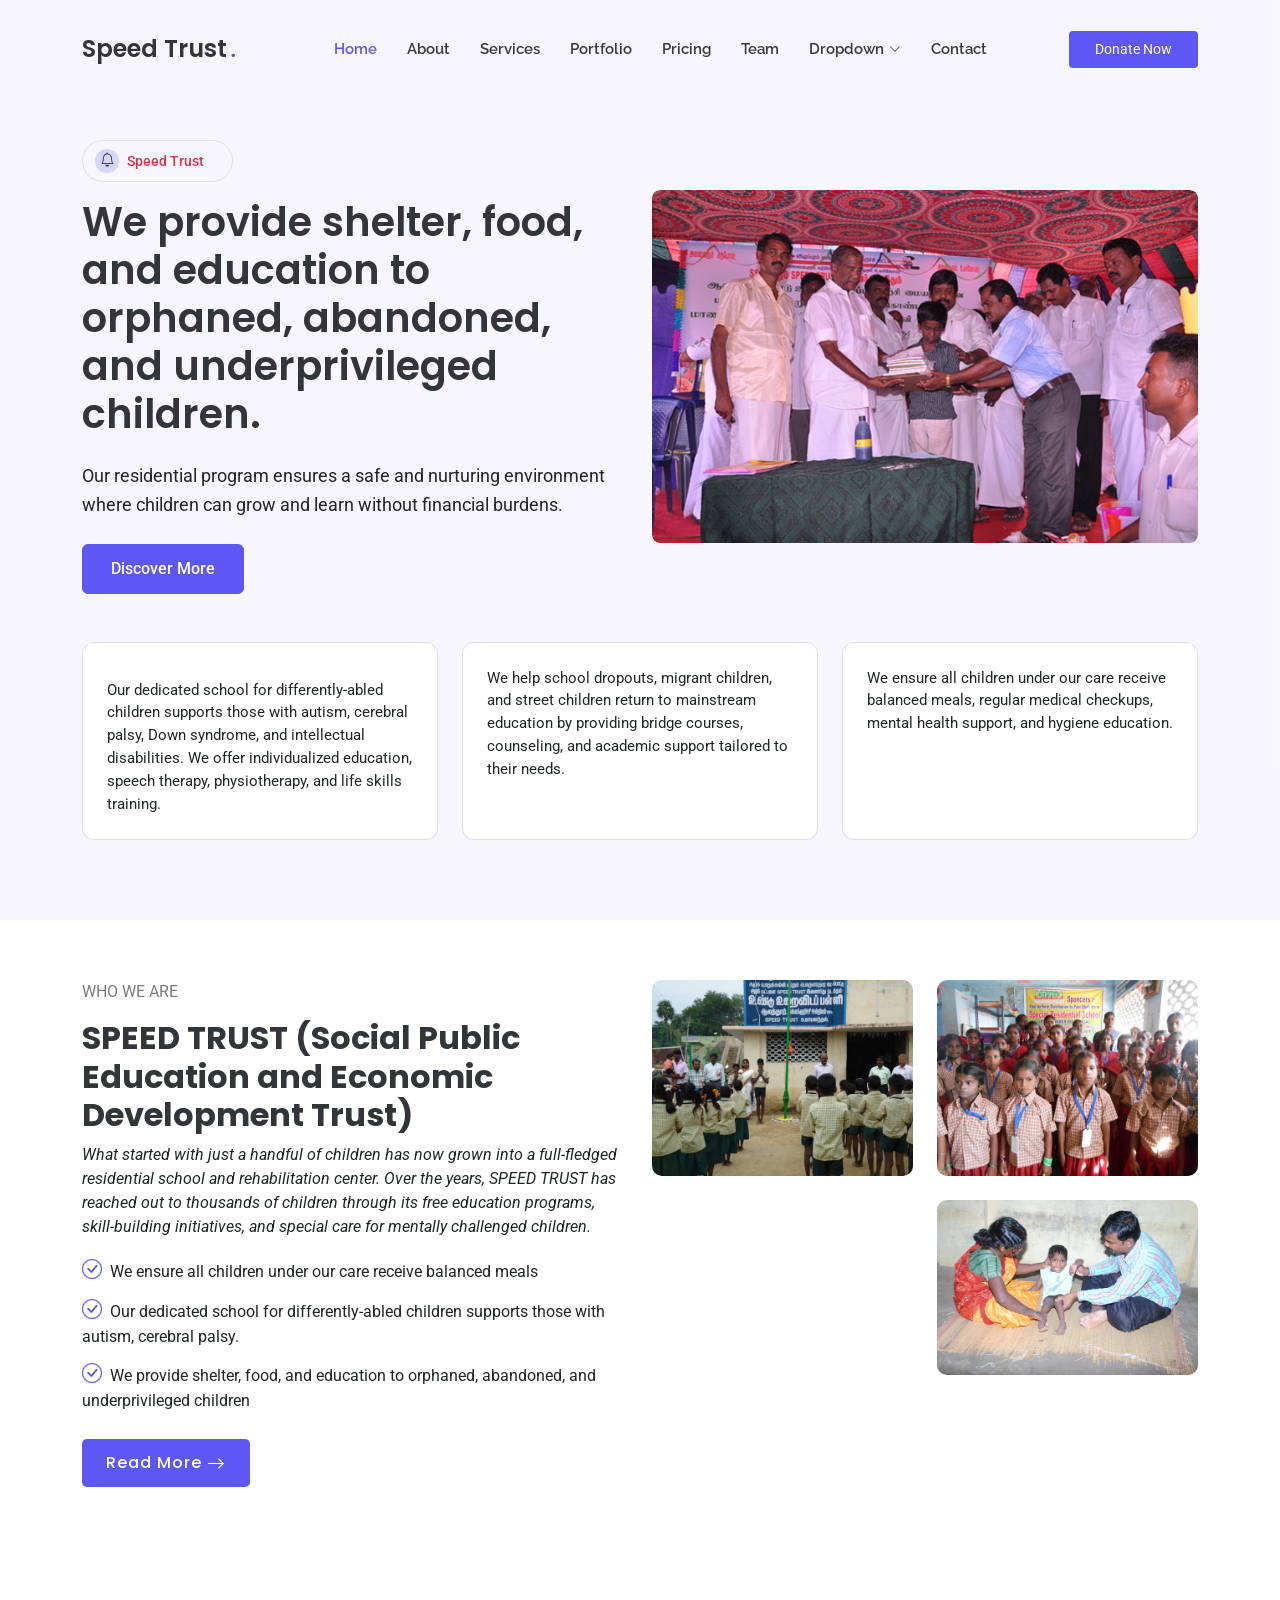
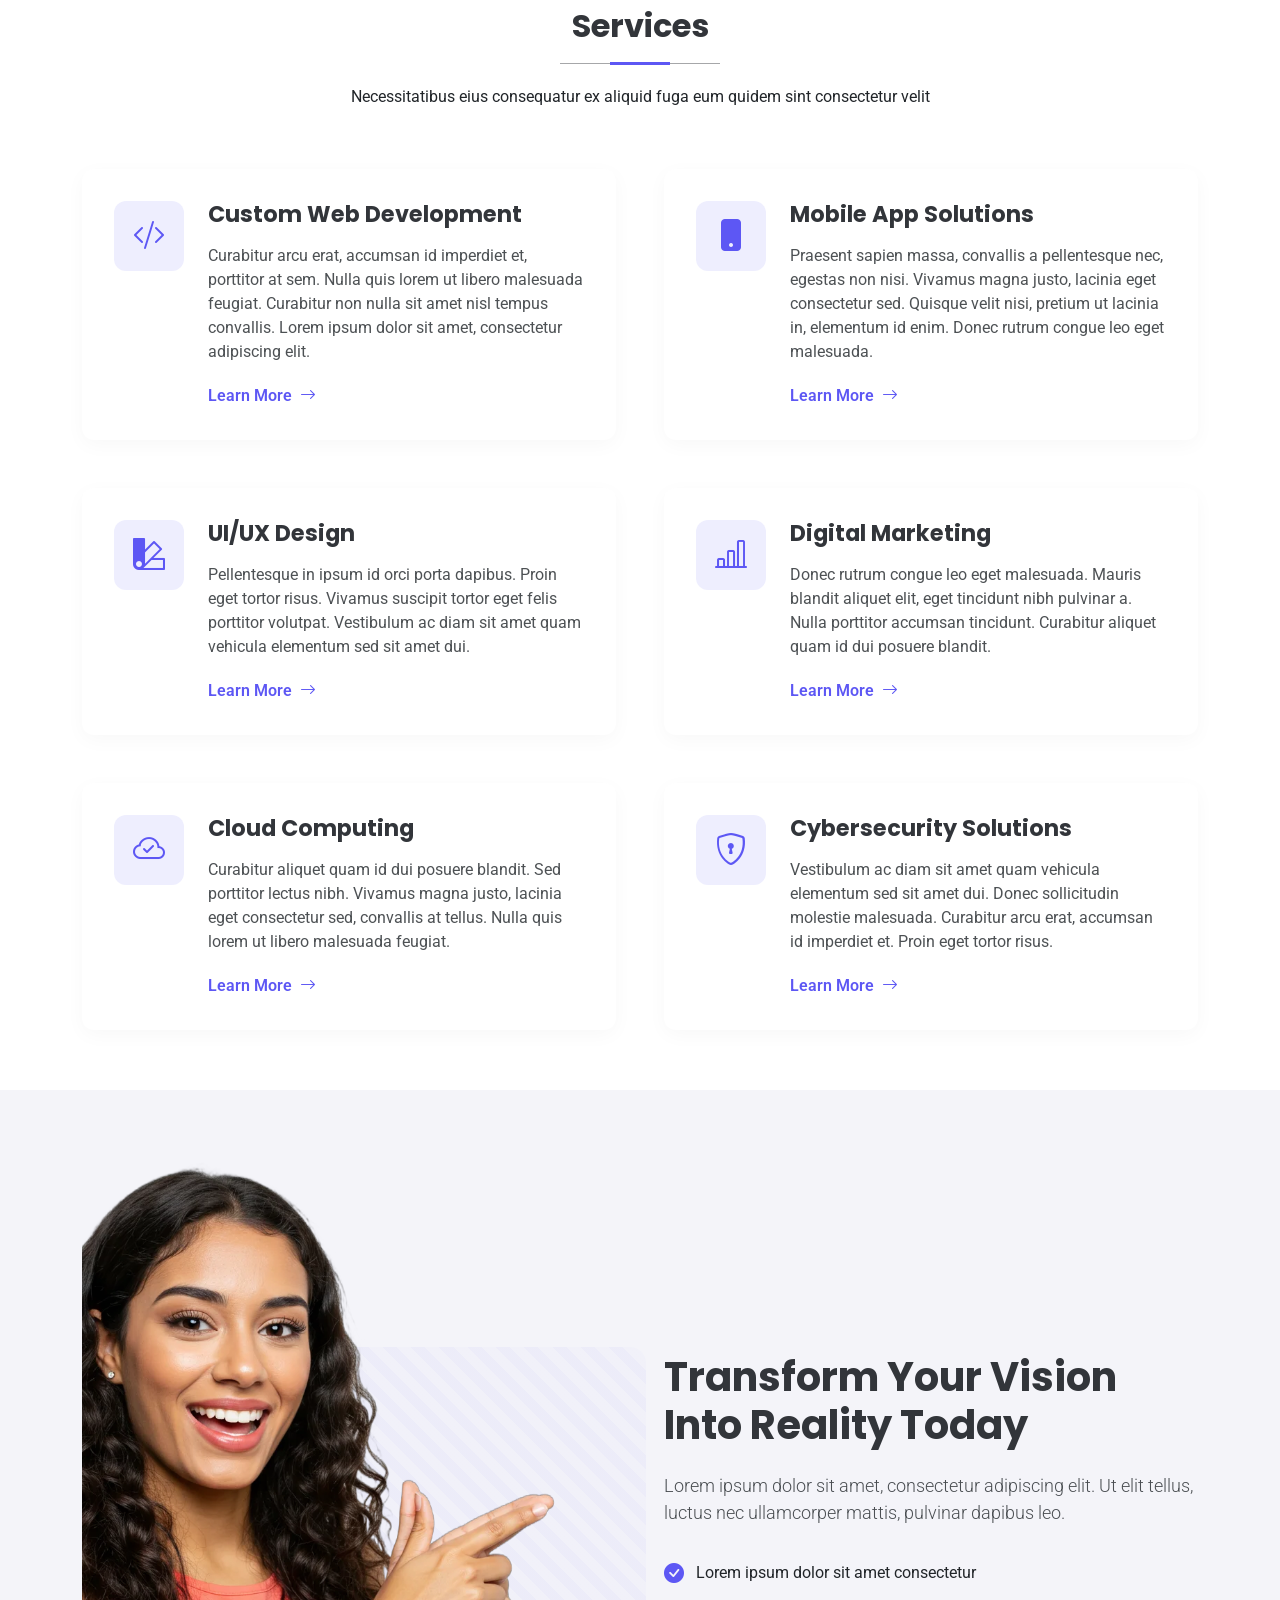
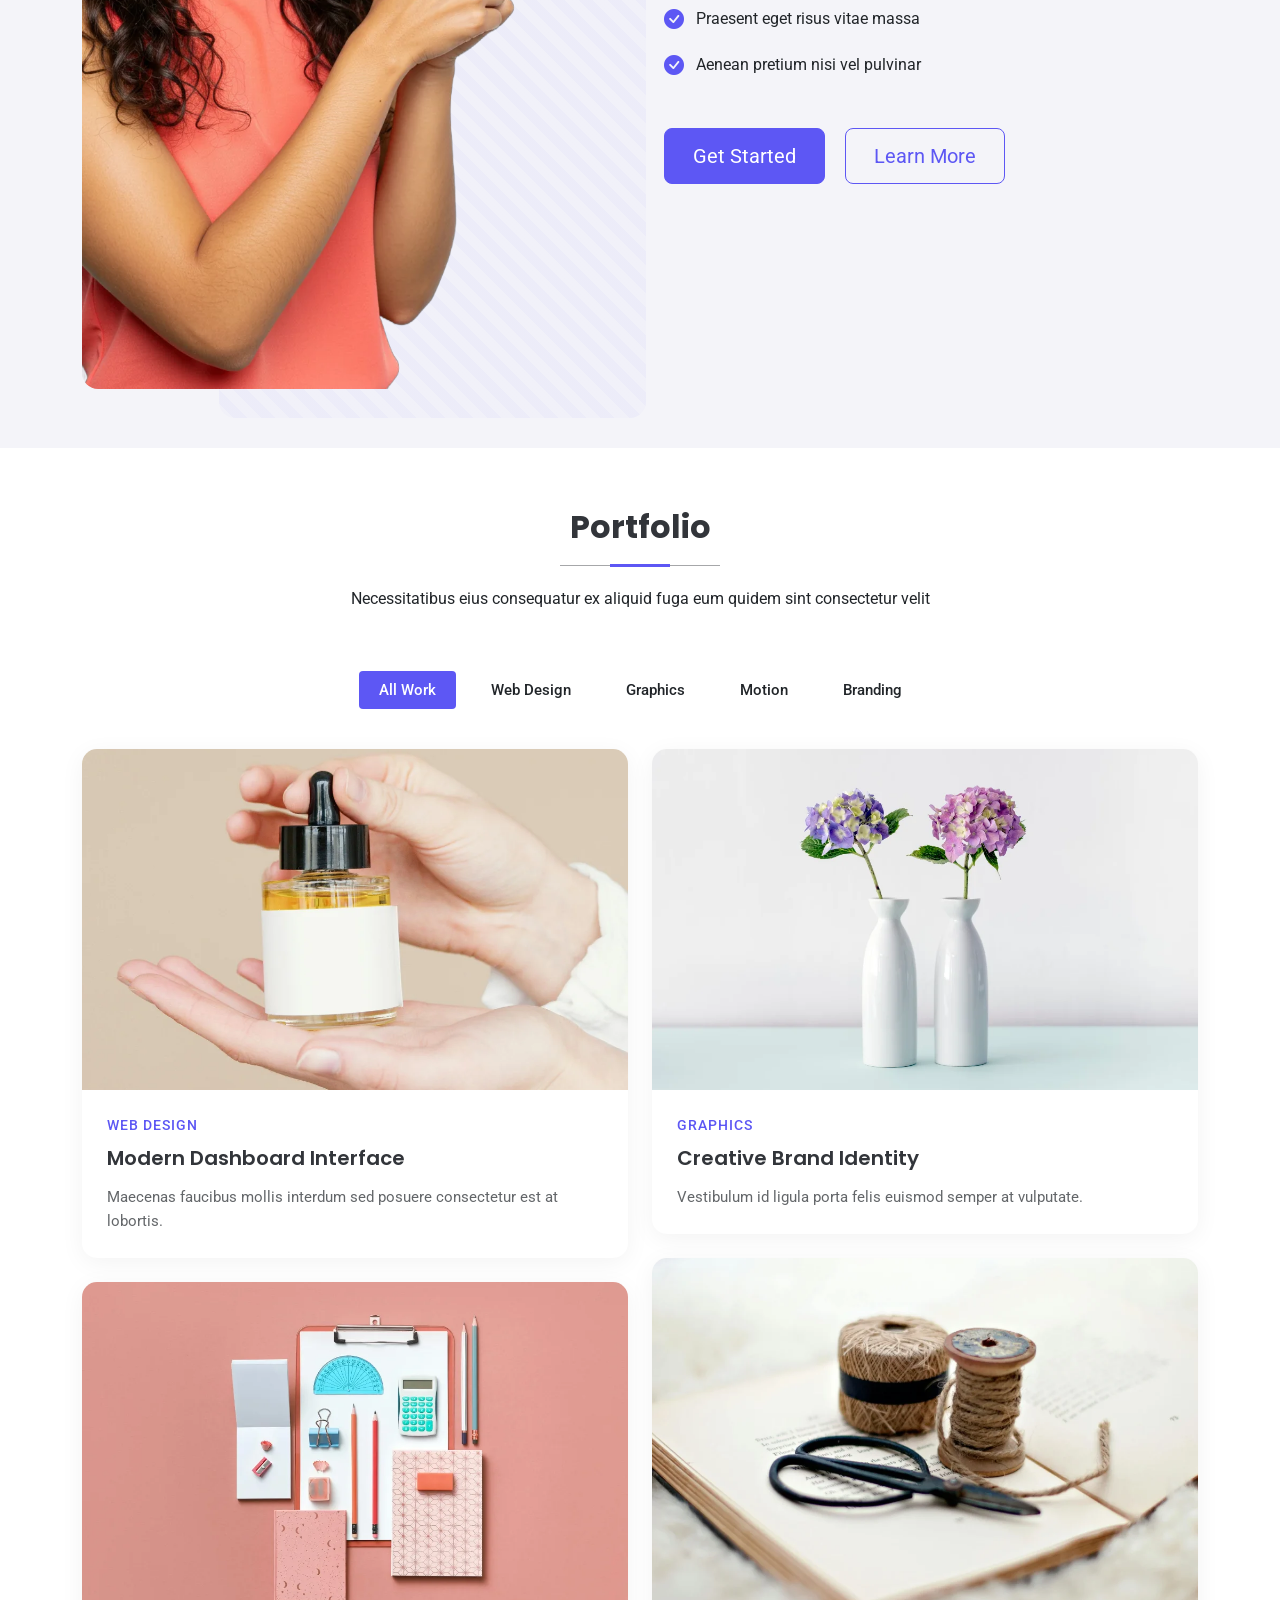
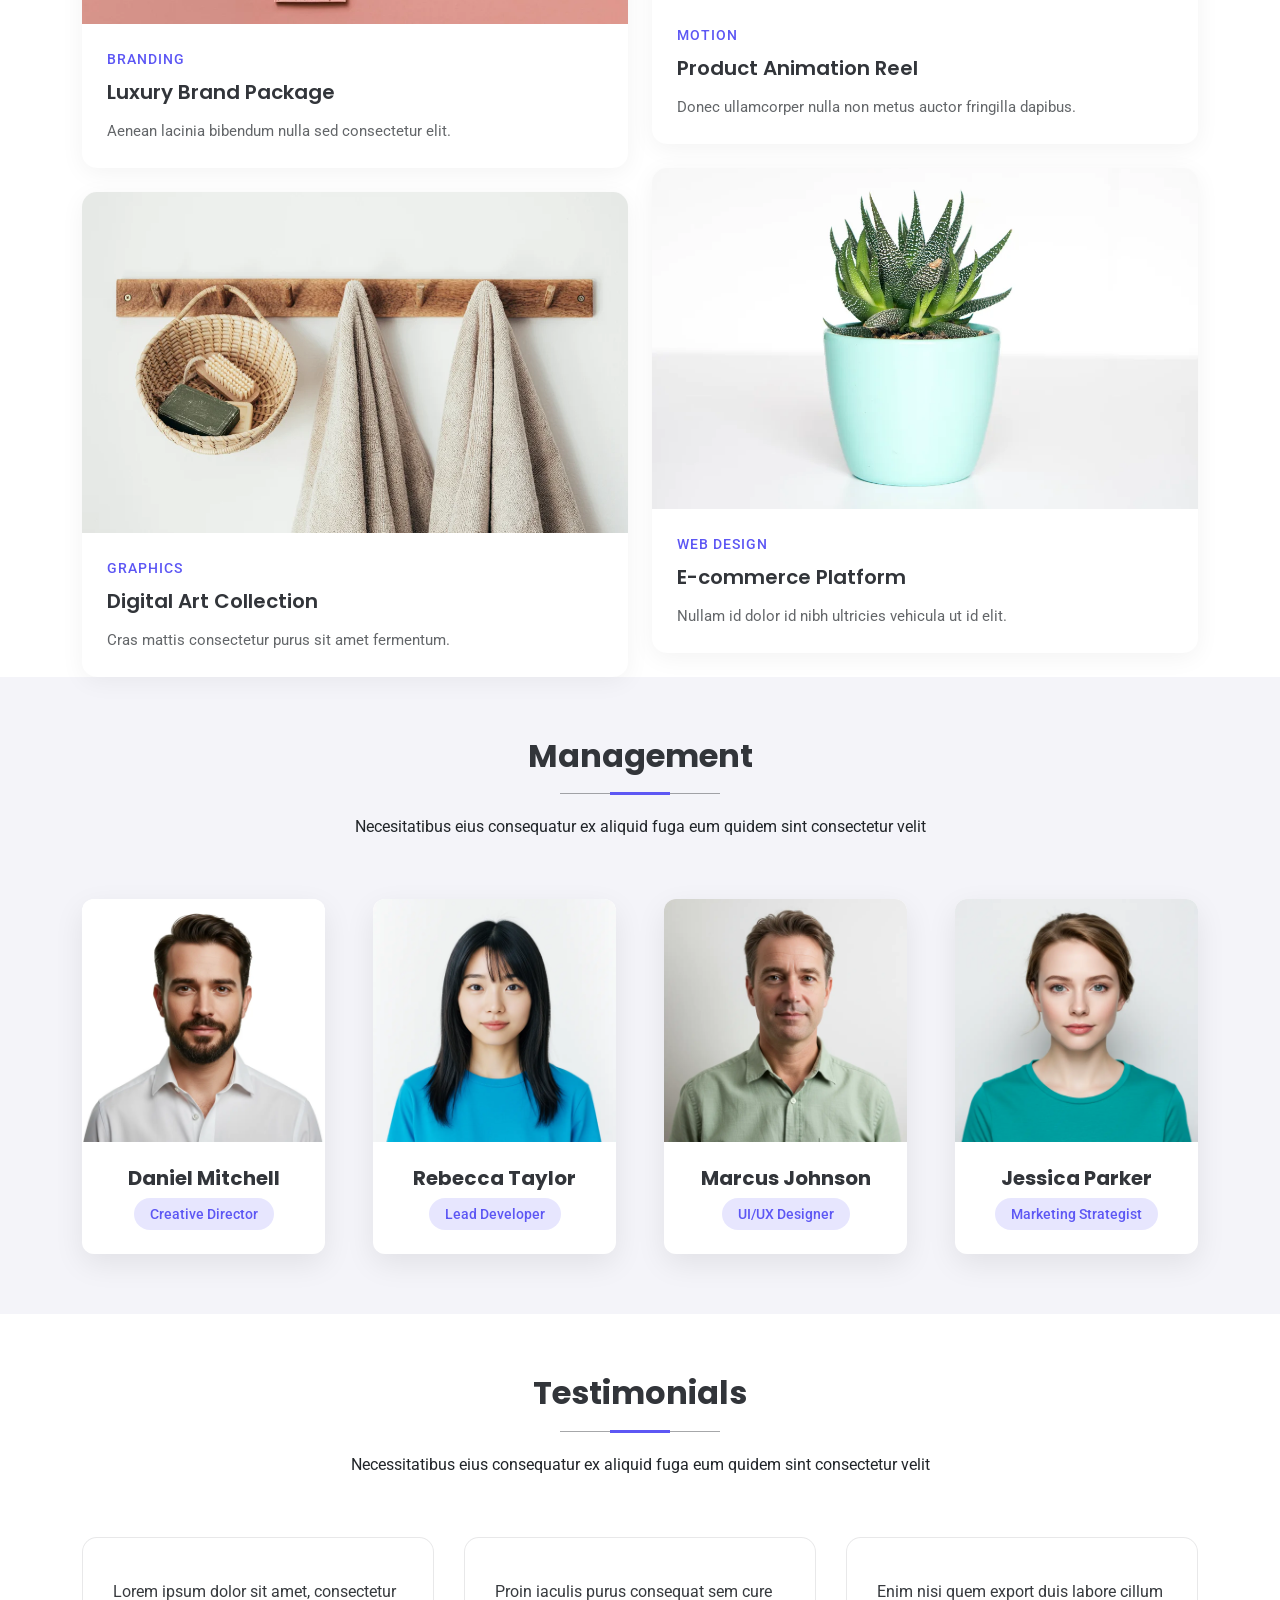
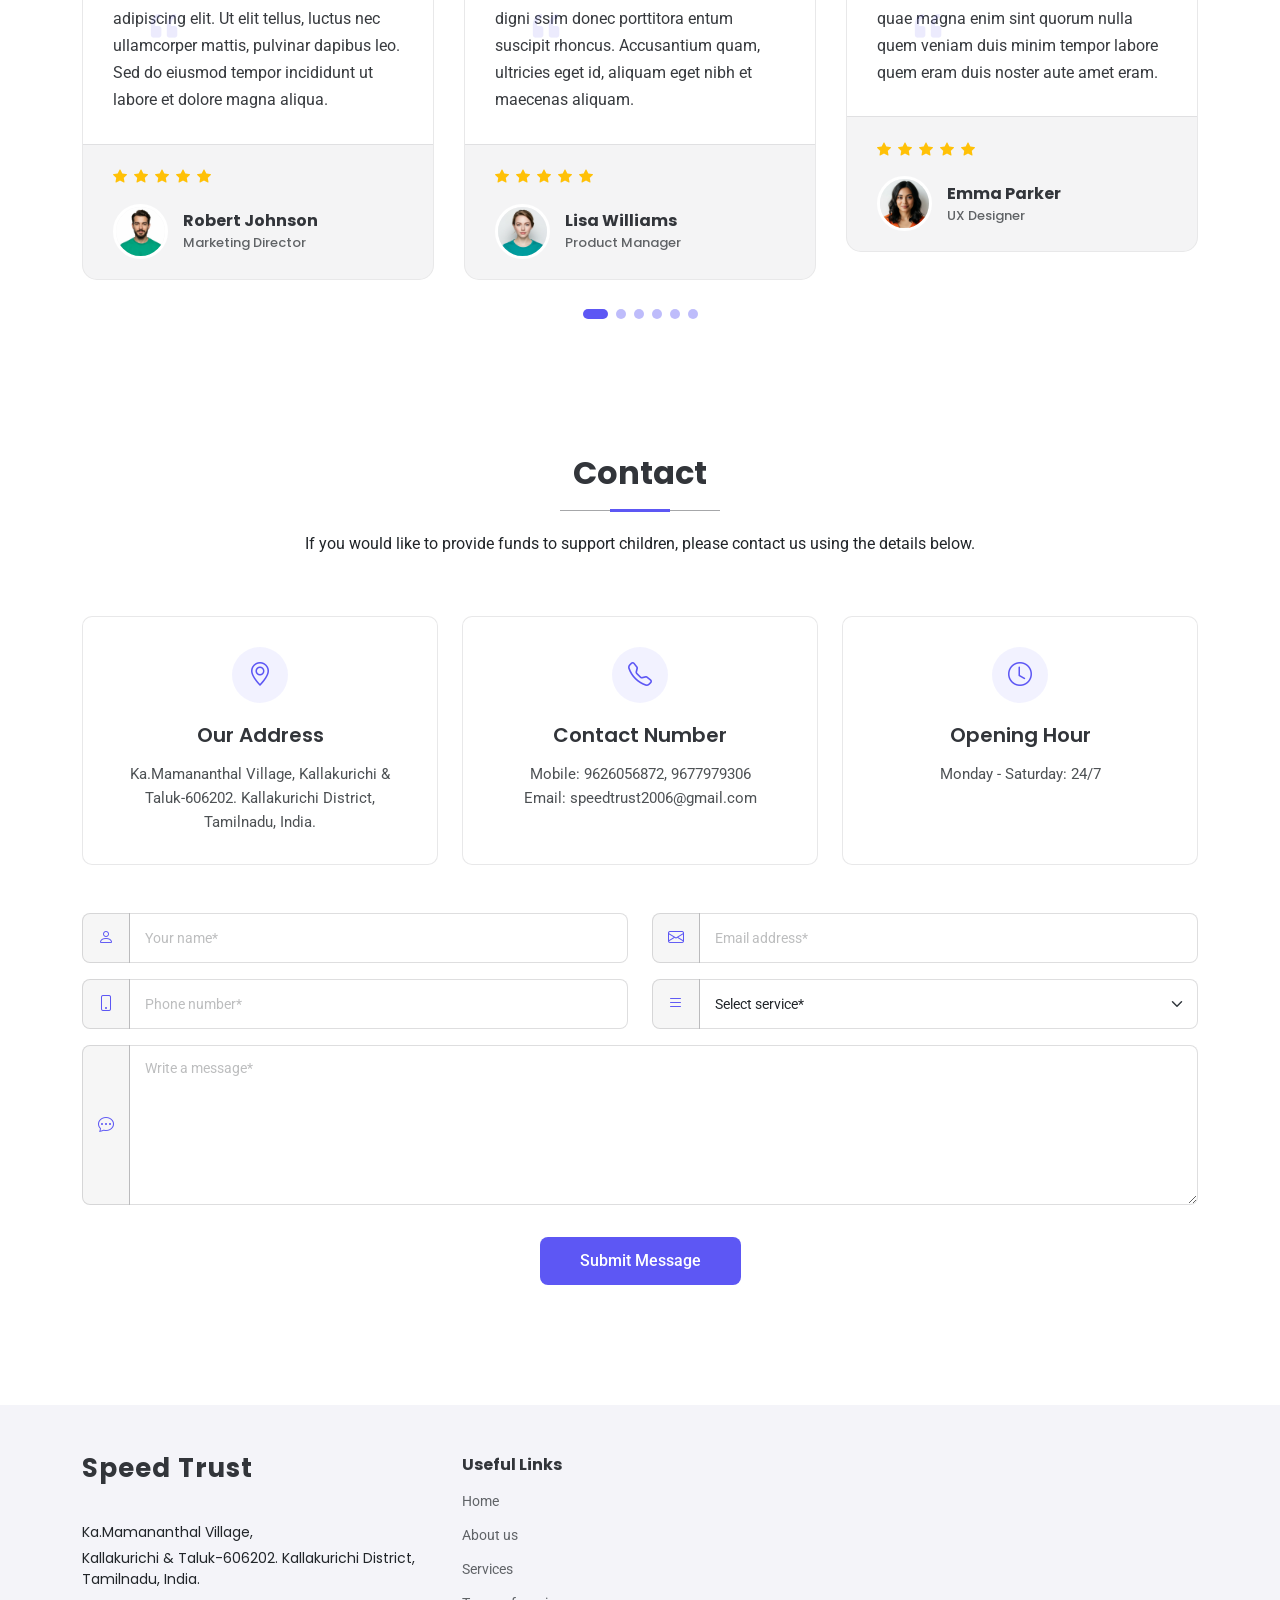
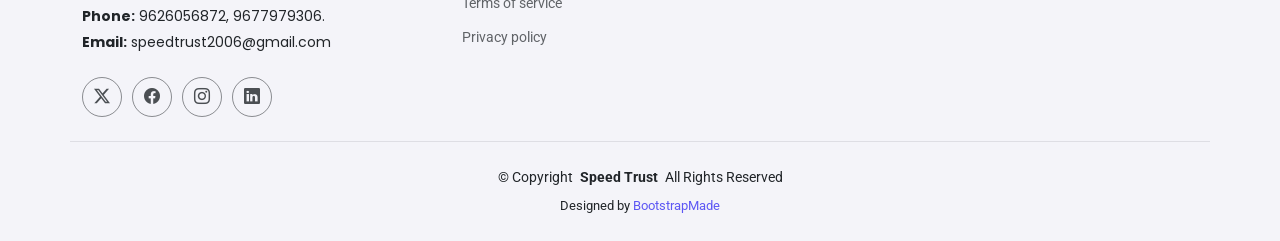
==== commit 99341749: "removed unwanted content for trust" ====
--- a/Invent/index.html
+++ b/Invent/index.html
@@ -197,86 +197,7 @@
       </div>
     </section><!-- /About Section -->
 
-    <!-- How We Work Section -->
-    <section id="how-we-work" class="how-we-work section">
-
-      <!-- Section Title -->
-      <div class="container section-title" data-aos="fade-up">
-        <h2>How We Work</h2>
-        <p>Necessitatibus eius consequatur ex aliquid fuga eum quidem sint consectetur velit</p>
-      </div><!-- End Section Title -->
-
-      <div class="container" data-aos="fade-up" data-aos-delay="100">
-
-        <div class="steps-5">
-          <div class="process-container">
-
-            <div class="process-item" data-aos="fade-up" data-aos-delay="200">
-              <div class="content">
-                <span class="step-number">01</span>
-                <div class="card-body">
-                  <div class="step-icon">
-                    <i class="bi bi-pencil-square"></i>
-                  </div>
-                  <div class="step-content">
-                    <h3>Project Planning</h3>
-                    <p>Aenean vulputate eleifend tellus. Aenean leo ligula, porttitor eu, consequat vitae, eleifend ac, enim.</p>
-                  </div>
-                </div>
-              </div>
-            </div><!-- End Process Item -->
-
-            <div class="process-item" data-aos="fade-up" data-aos-delay="300">
-              <div class="content">
-                <span class="step-number">02</span>
-                <div class="card-body">
-                  <div class="step-icon">
-                    <i class="bi bi-gear"></i>
-                  </div>
-                  <div class="step-content">
-                    <h3>Development Phase</h3>
-                    <p>Donec vitae sapien ut libero venenatis faucibus. Nullam quis ante. Etiam sit amet orci eget eros faucibus.</p>
-                  </div>
-                </div>
-              </div>
-            </div><!-- End Process Item -->
-
-            <div class="process-item" data-aos="fade-up" data-aos-delay="400">
-              <div class="content">
-                <span class="step-number">03</span>
-                <div class="card-body">
-                  <div class="step-icon">
-                    <i class="bi bi-search"></i>
-                  </div>
-                  <div class="step-content">
-                    <h3>Testing &amp; QA</h3>
-                    <p>Phasellus ullamcorper ipsum rutrum nunc. Nunc nonummy metus. Vestibulum volutpat pretium libero.</p>
-                  </div>
-                </div>
-              </div>
-            </div><!-- End Process Item -->
-
-            <div class="process-item" data-aos="fade-up" data-aos-delay="500">
-              <div class="content">
-                <span class="step-number">04</span>
-                <div class="card-body">
-                  <div class="step-icon">
-                    <i class="bi bi-rocket-takeoff"></i>
-                  </div>
-                  <div class="step-content">
-                    <h3>Launch &amp; Support</h3>
-                    <p>Nam quam nunc, blandit vel, luctus pulvinar, hendrerit id, lorem. Maecenas nec odio et ante tincidunt.</p>
-                  </div>
-                </div>
-              </div>
-            </div><!-- End Process Item -->
-
-          </div>
-        </div>
-
-      </div>
-
-    </section><!-- /How We Work Section -->
+
 
     <!-- Services Section -->
     <section id="services" class="services section">
@@ -393,72 +314,6 @@
 
     </section><!-- /Services Section -->
 
-    <!-- Services Alt Section -->
-    <section id="services-alt" class="services-alt section">
-
-      <div class="container" data-aos="fade-up" data-aos-delay="100">
-
-        <div class="row">
-          <div class="col-lg-6" data-aos="fade-up" data-aos-delay="100">
-            <div class="content-block">
-              <h6 class="subtitle">Our innovative services</h6>
-              <h2 class="title">Our customers excel in technology management</h2>
-              <p class="description">
-                Lorem ipsum dolor sit amet, consectetur adipiscing elit. Vestibulum tincidunt diam et gravida consequat. Sed nec mauris quis lacus commodo lobortis. Suspendisse euismod commodo sem, in finibus purus bibendum et. Morbi eu neque sed velit convallis vestibulum a vel odio.
-              </p>
-              <div class="button-wrapper">
-                <a class="btn" href="services.html"><span>Explore All Services</span></a>
-              </div>
-            </div>
-          </div>
-          <div class="col-lg-6">
-            <div class="services-list">
-              <div class="service-item d-flex align-items-center" data-aos="fade-up" data-aos-delay="200">
-                <div class="service-icon">
-                  <i class="bi bi-code-square"></i>
-                </div>
-                <div class="service-content">
-                  <h4><a href="service-details.html">Software Engineering</a></h4>
-                  <p>Lorem ipsum dolor sit amet consectetur adipiscing.</p>
-                </div>
-              </div><!-- End Service Item -->
-
-              <div class="service-item d-flex align-items-center" data-aos="fade-up" data-aos-delay="300">
-                <div class="service-icon">
-                  <i class="bi bi-graph-up"></i>
-                </div>
-                <div class="service-content">
-                  <h4><a href="service-details.html">Business Analytics</a></h4>
-                  <p>Lorem ipsum dolor sit amet consectetur adipiscing.</p>
-                </div>
-              </div><!-- End Service Item -->
-
-              <div class="service-item d-flex align-items-center" data-aos="fade-up" data-aos-delay="400">
-                <div class="service-icon">
-                  <i class="bi bi-phone"></i>
-                </div>
-                <div class="service-content">
-                  <h4><a href="service-details.html">Mobile Solutions</a></h4>
-                  <p>Lorem ipsum dolor sit amet consectetur adipiscing.</p>
-                </div>
-              </div><!-- End Service Item -->
-
-              <div class="service-item d-flex align-items-center" data-aos="fade-up" data-aos-delay="500">
-                <div class="service-icon">
-                  <i class="bi bi-gear"></i>
-                </div>
-                <div class="service-content">
-                  <h4><a href="service-details.html">Tech Infrastructure</a></h4>
-                  <p>Lorem ipsum dolor sit amet consectetur adipiscing.</p>
-                </div>
-              </div><!-- End Service Item -->
-            </div>
-          </div>
-        </div>
-
-      </div>
-
-    </section><!-- /Services Alt Section -->
 
     <!-- Call To Action 2 Section -->
     <section id="call-to-action-2" class="call-to-action-2 section light-background">
@@ -650,238 +505,14 @@
 
       </div>
 
-    </section><!-- /Portfolio Section -->
-
-    <!-- Pricing Section -->
-    <section id="pricing" class="pricing section light-background">
+
+    <!-- Team Section -->
+    <section id="team" class="team section light-background">
 
       <!-- Section Title -->
       <div class="container section-title" data-aos="fade-up">
-        <h2>Pricing</h2>
-        <p>Necessitatibus eius consequatur ex aliquid fuga eum quidem sint consectetur velit</p>
-      </div><!-- End Section Title -->
-
-      <div class="container" data-aos="fade-up" data-aos-delay="100">
-
-        <div class="row g-4 justify-content-center">
-
-          <!-- Basic Plan -->
-          <div class="col-lg-4" data-aos="fade-up" data-aos-delay="100">
-            <div class="pricing-card">
-              <h3>Basic Plan</h3>
-              <div class="price">
-                <span class="currency">$</span>
-                <span class="amount">9.9</span>
-                <span class="period">/ month</span>
-              </div>
-              <p class="description">Sed ut perspiciatis unde omnis iste natus error sit voluptatem accusantium doloremque laudantium totam.</p>
-
-              <h4>Featured Included:</h4>
-              <ul class="features-list">
-                <li>
-                  <i class="bi bi-check-circle-fill"></i>
-                  Duis aute irure dolor
-                </li>
-                <li>
-                  <i class="bi bi-check-circle-fill"></i>
-                  Excepteur sint occaecat
-                </li>
-                <li>
-                  <i class="bi bi-check-circle-fill"></i>
-                  Nemo enim ipsam voluptatem
-                </li>
-              </ul>
-
-              <a href="#" class="btn btn-primary">
-                Buy Now
-                <i class="bi bi-arrow-right"></i>
-              </a>
-            </div>
-          </div>
-
-          <!-- Standard Plan -->
-          <div class="col-lg-4" data-aos="fade-up" data-aos-delay="200">
-            <div class="pricing-card popular">
-              <div class="popular-badge">Most Popular</div>
-              <h3>Standard Plan</h3>
-              <div class="price">
-                <span class="currency">$</span>
-                <span class="amount">19.9</span>
-                <span class="period">/ month</span>
-              </div>
-              <p class="description">At vero eos et accusamus et iusto odio dignissimos ducimus qui blanditiis praesentium voluptatum.</p>
-
-              <h4>Featured Included:</h4>
-              <ul class="features-list">
-                <li>
-                  <i class="bi bi-check-circle-fill"></i>
-                  Lorem ipsum dolor sit amet
-                </li>
-                <li>
-                  <i class="bi bi-check-circle-fill"></i>
-                  Consectetur adipiscing elit
-                </li>
-                <li>
-                  <i class="bi bi-check-circle-fill"></i>
-                  Sed do eiusmod tempor
-                </li>
-                <li>
-                  <i class="bi bi-check-circle-fill"></i>
-                  Ut labore et dolore magna
-                </li>
-              </ul>
-
-              <a href="#" class="btn btn-light">
-                Buy Now
-                <i class="bi bi-arrow-right"></i>
-              </a>
-            </div>
-          </div>
-
-          <!-- Premium Plan -->
-          <div class="col-lg-4" data-aos="fade-up" data-aos-delay="300">
-            <div class="pricing-card">
-              <h3>Premium Plan</h3>
-              <div class="price">
-                <span class="currency">$</span>
-                <span class="amount">39.9</span>
-                <span class="period">/ month</span>
-              </div>
-              <p class="description">Quis autem vel eum iure reprehenderit qui in ea voluptate velit esse quam nihil molestiae.</p>
-
-              <h4>Featured Included:</h4>
-              <ul class="features-list">
-                <li>
-                  <i class="bi bi-check-circle-fill"></i>
-                  Temporibus autem quibusdam
-                </li>
-                <li>
-                  <i class="bi bi-check-circle-fill"></i>
-                  Saepe eveniet ut et voluptates
-                </li>
-                <li>
-                  <i class="bi bi-check-circle-fill"></i>
-                  Nam libero tempore soluta
-                </li>
-                <li>
-                  <i class="bi bi-check-circle-fill"></i>
-                  Cumque nihil impedit quo
-                </li>
-                <li>
-                  <i class="bi bi-check-circle-fill"></i>
-                  Maxime placeat facere possimus
-                </li>
-              </ul>
-
-              <a href="#" class="btn btn-primary">
-                Buy Now
-                <i class="bi bi-arrow-right"></i>
-              </a>
-            </div>
-          </div>
-
-        </div>
-
-      </div>
-
-    </section><!-- /Pricing Section -->
-
-    <!-- Faq Section -->
-    <section id="faq" class="faq section">
-
-      <div class="container" data-aos="fade-up" data-aos-delay="100">
-
-        <div class="row gy-5">
-          <div class="col-lg-6" data-aos="zoom-out" data-aos-delay="200">
-            <div class="faq-contact-card">
-              <div class="card-icon">
-                <i class="bi bi-question-circle"></i>
-              </div>
-              <div class="card-content">
-                <h3>Still Have Questions?</h3>
-                <p>Vestibulum ante ipsum primis in faucibus orci luctus et ultrices posuere cubilia Curae; Donec velit neque, auctor sit amet aliquam vel, ullamcorper sit amet ligula. Vestibulum ac diam sit amet quam vehicula elementum.</p>
-                <div class="contact-options">
-                  <a href="#" class="contact-option">
-                    <i class="bi bi-envelope"></i>
-                    <span>Email Support</span>
-                  </a>
-                  <a href="#" class="contact-option">
-                    <i class="bi bi-chat-dots"></i>
-                    <span>Live Chat</span>
-                  </a>
-                  <a href="#" class="contact-option">
-                    <i class="bi bi-telephone"></i>
-                    <span>Call Us</span>
-                  </a>
-                </div>
-              </div>
-            </div>
-          </div>
-
-          <div class="col-lg-6" data-aos="fade-up" data-aos-delay="300">
-            <div class="faq-accordion">
-              <div class="faq-item faq-active">
-                <div class="faq-header">
-                  <h3>Vivamus suscipit tortor eget felis porttitor volutpat?</h3>
-                  <i class="bi bi-chevron-down faq-toggle"></i>
-                </div>
-                <div class="faq-content">
-                  <p>
-                    Nulla quis lorem ut libero malesuada feugiat. Vestibulum ac diam sit amet quam vehicula elementum sed sit amet dui. Curabitur aliquet quam id dui posuere blandit. Nulla porttitor accumsan tincidunt.
-                  </p>
-                </div>
-              </div><!-- End FAQ Item-->
-
-              <div class="faq-item" data-aos="zoom-in" data-aos-delay="200">
-                <div class="faq-header">
-                  <h3>Curabitur aliquet quam id dui posuere blandit?</h3>
-                  <i class="bi bi-chevron-down faq-toggle"></i>
-                </div>
-                <div class="faq-content">
-                  <p>
-                    Vestibulum ante ipsum primis in faucibus orci luctus et ultrices posuere cubilia Curae; Donec velit neque, auctor sit amet aliquam vel, ullamcorper sit amet ligula. Proin eget tortor risus. Mauris blandit aliquet elit, eget tincidunt nibh pulvinar.
-                  </p>
-                </div>
-              </div><!-- End FAQ Item-->
-
-              <div class="faq-item">
-                <div class="faq-header">
-                  <h3>Sed porttitor lectus nibh ullamcorper sit amet?</h3>
-                  <i class="bi bi-chevron-down faq-toggle"></i>
-                </div>
-                <div class="faq-content">
-                  <p>
-                    Curabitur non nulla sit amet nisl tempus convallis quis ac lectus. Praesent sapien massa, convallis a pellentesque nec, egestas non nisi. Donec sollicitudin molestie malesuada. Vestibulum ac diam sit amet quam vehicula elementum.
-                  </p>
-                </div>
-              </div><!-- End FAQ Item-->
-
-              <div class="faq-item">
-                <div class="faq-header">
-                  <h3>Nulla quis lorem ut libero malesuada feugiat?</h3>
-                  <i class="bi bi-chevron-down faq-toggle"></i>
-                </div>
-                <div class="faq-content">
-                  <p>
-                    Donec sollicitudin molestie malesuada. Quisque velit nisi, pretium ut lacinia in, elementum id enim. Vestibulum ante ipsum primis in faucibus orci luctus et ultrices posuere cubilia Curae; Donec velit neque, auctor sit amet aliquam vel.
-                  </p>
-                </div>
-              </div><!-- End FAQ Item-->
-            </div>
-          </div>
-        </div>
-
-      </div>
-
-    </section><!-- /Faq Section -->
-
-    <!-- Team Section -->
-    <section id="team" class="team section light-background">
-
-      <!-- Section Title -->
-      <div class="container section-title" data-aos="fade-up">
-        <h2>Team</h2>
-        <p>Necessitatibus eius consequatur ex aliquid fuga eum quidem sint consectetur velit</p>
+        <h2>Management</h2>
+        <p>Necesitatibus eius consequatur ex aliquid fuga eum quidem sint consectetur velit</p>
       </div><!-- End Section Title -->
 
       <div class="container" data-aos="fade-up" data-aos-delay="100">
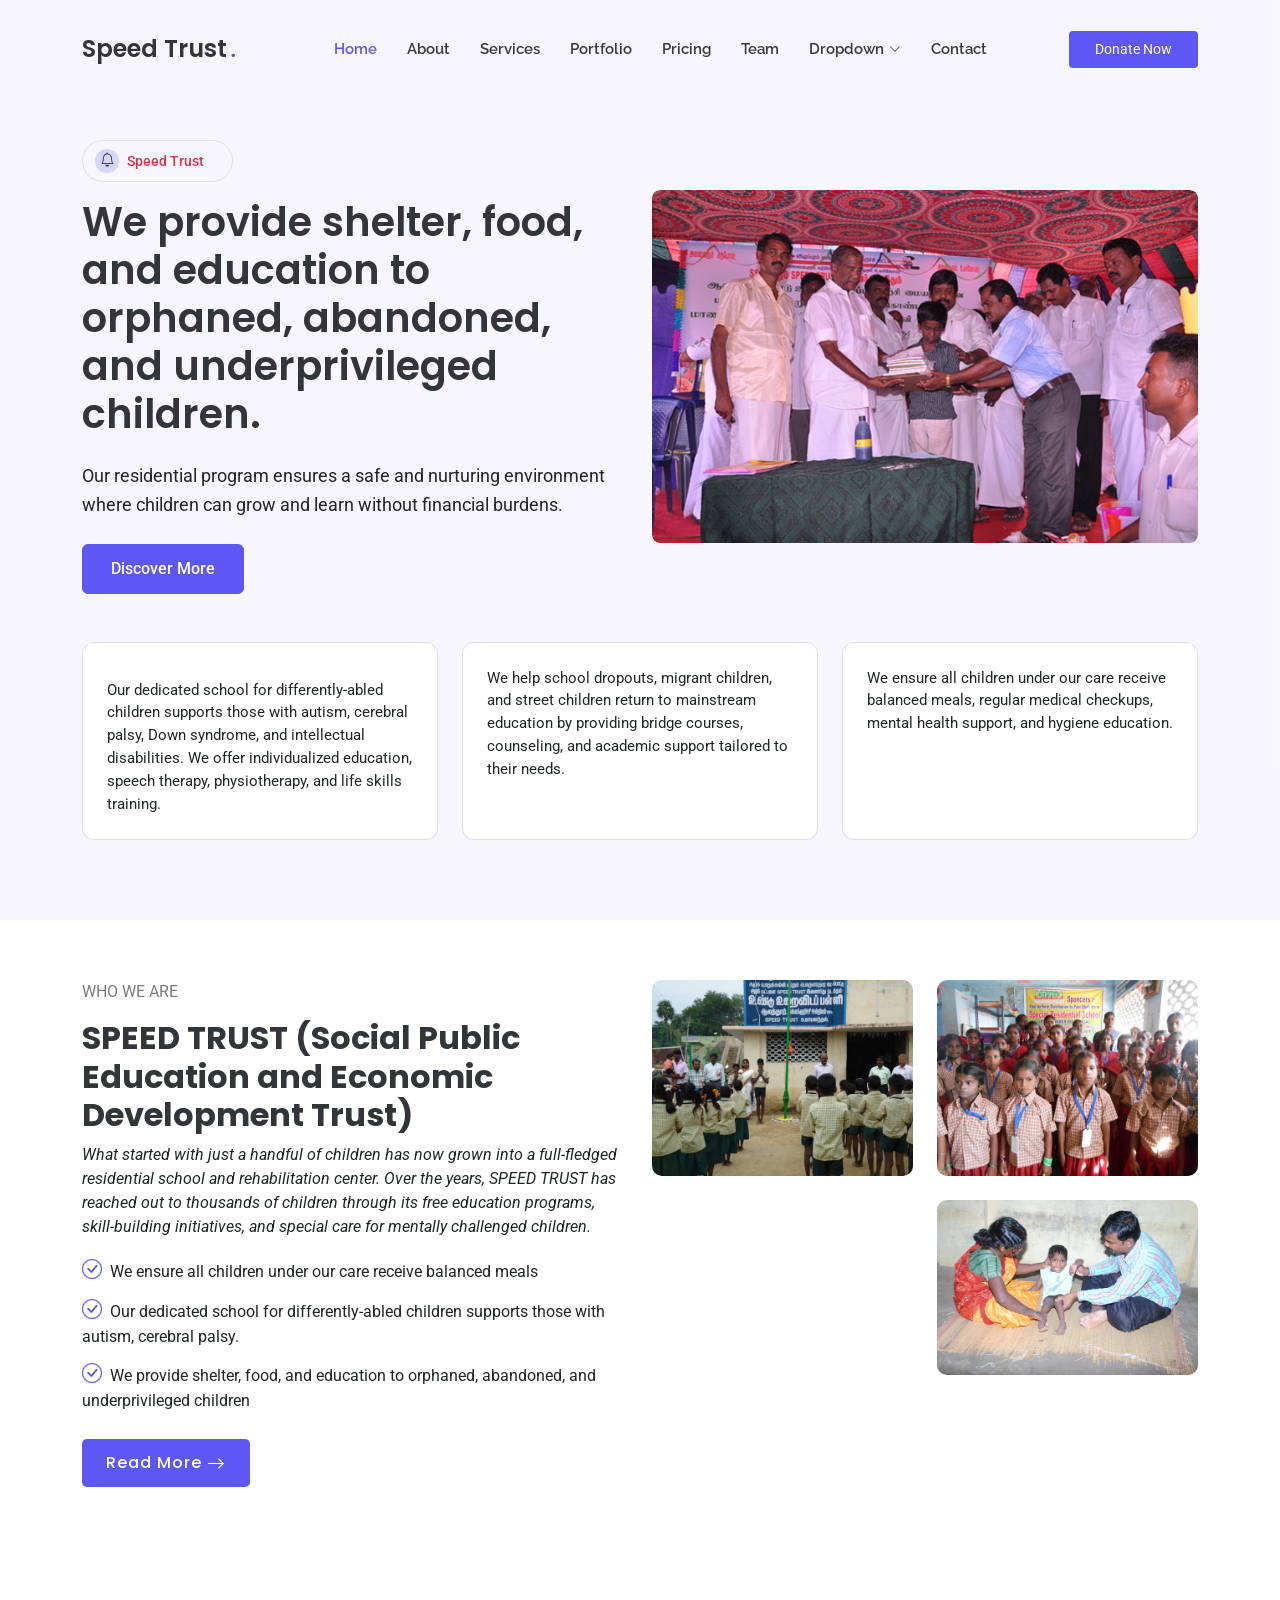
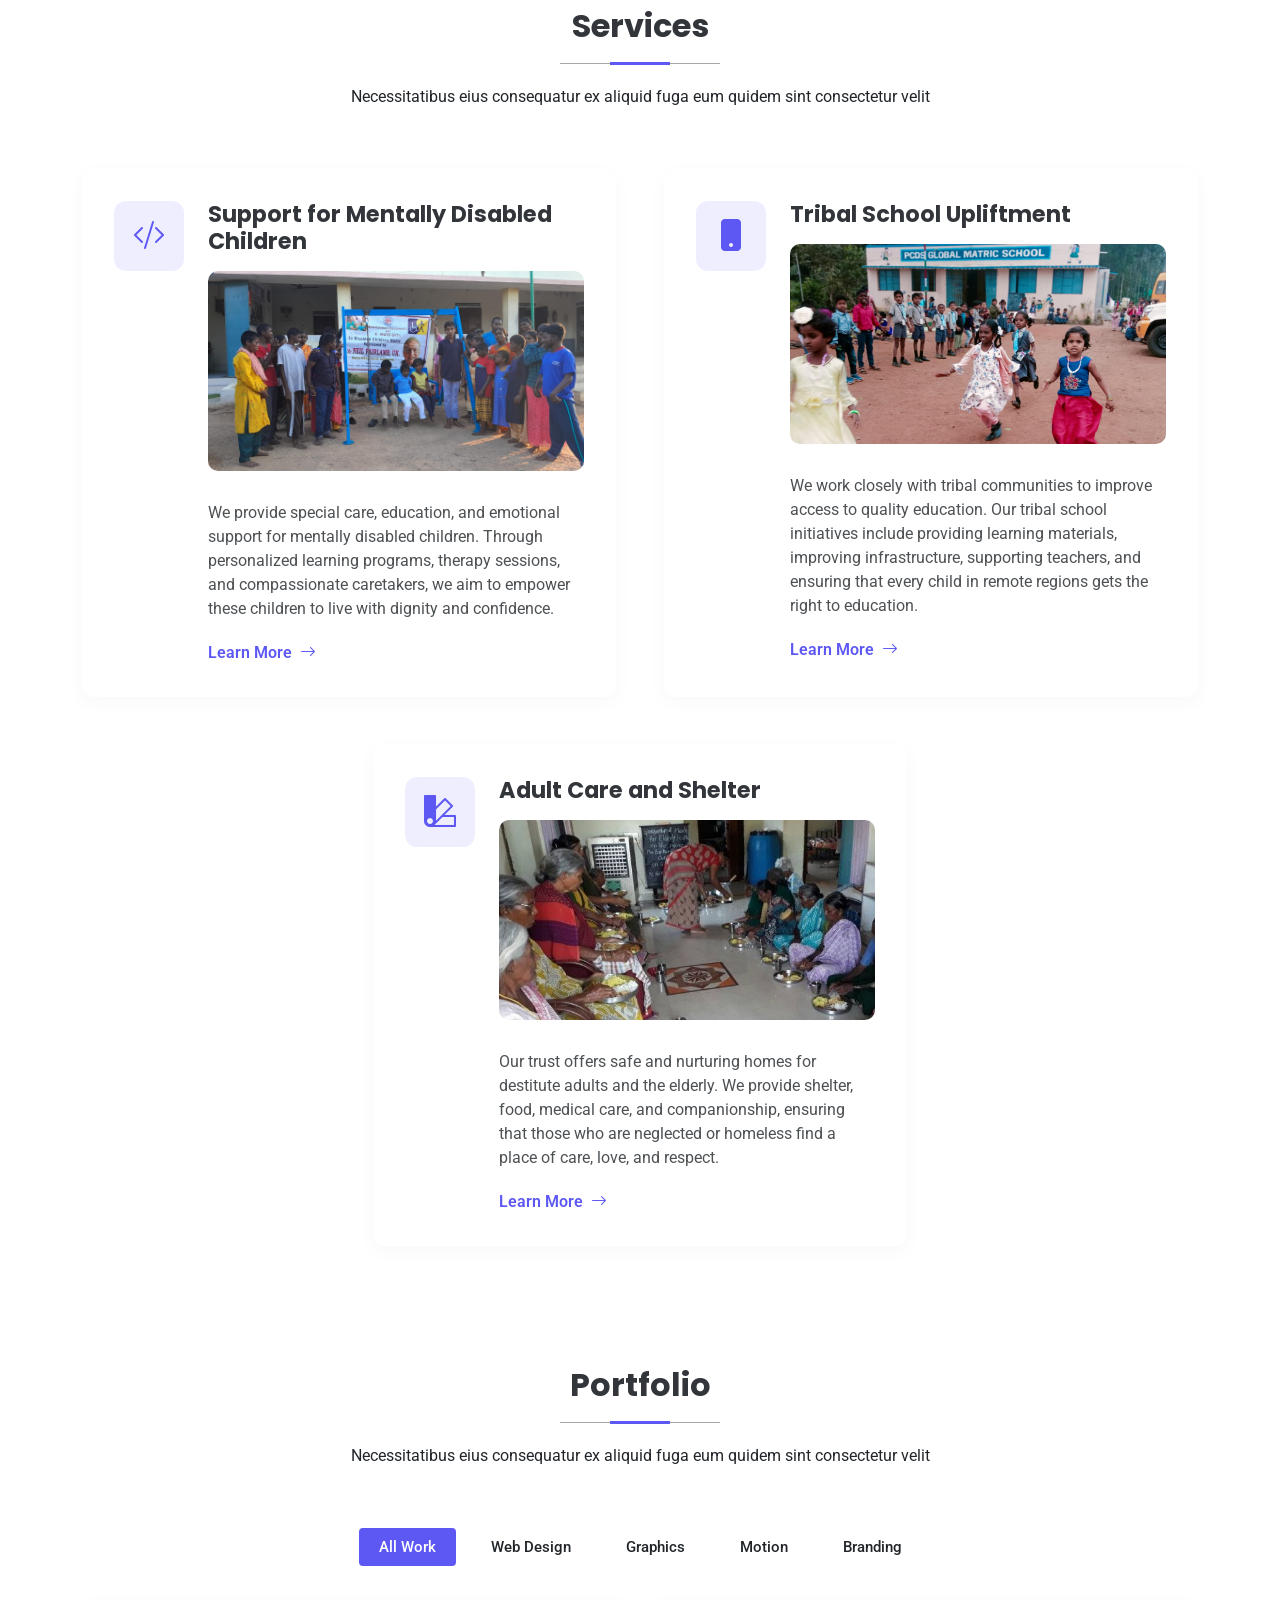
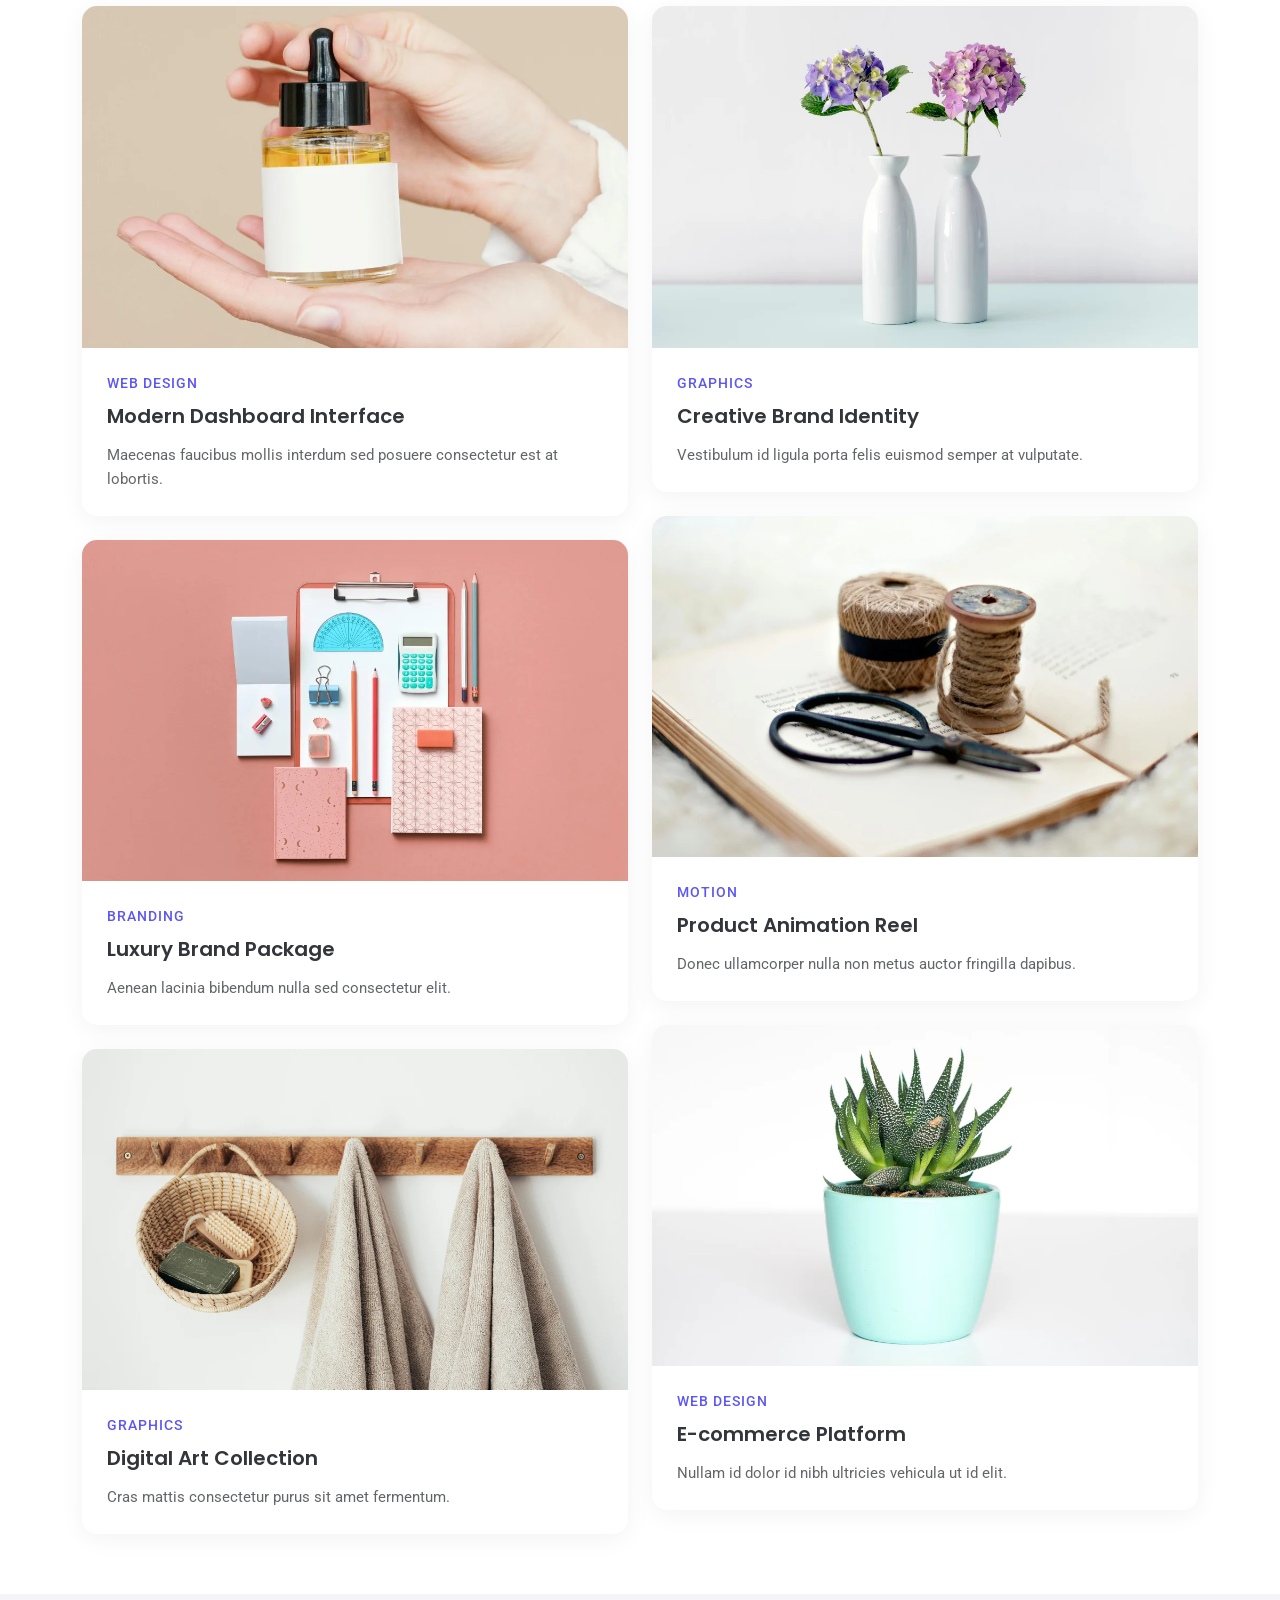
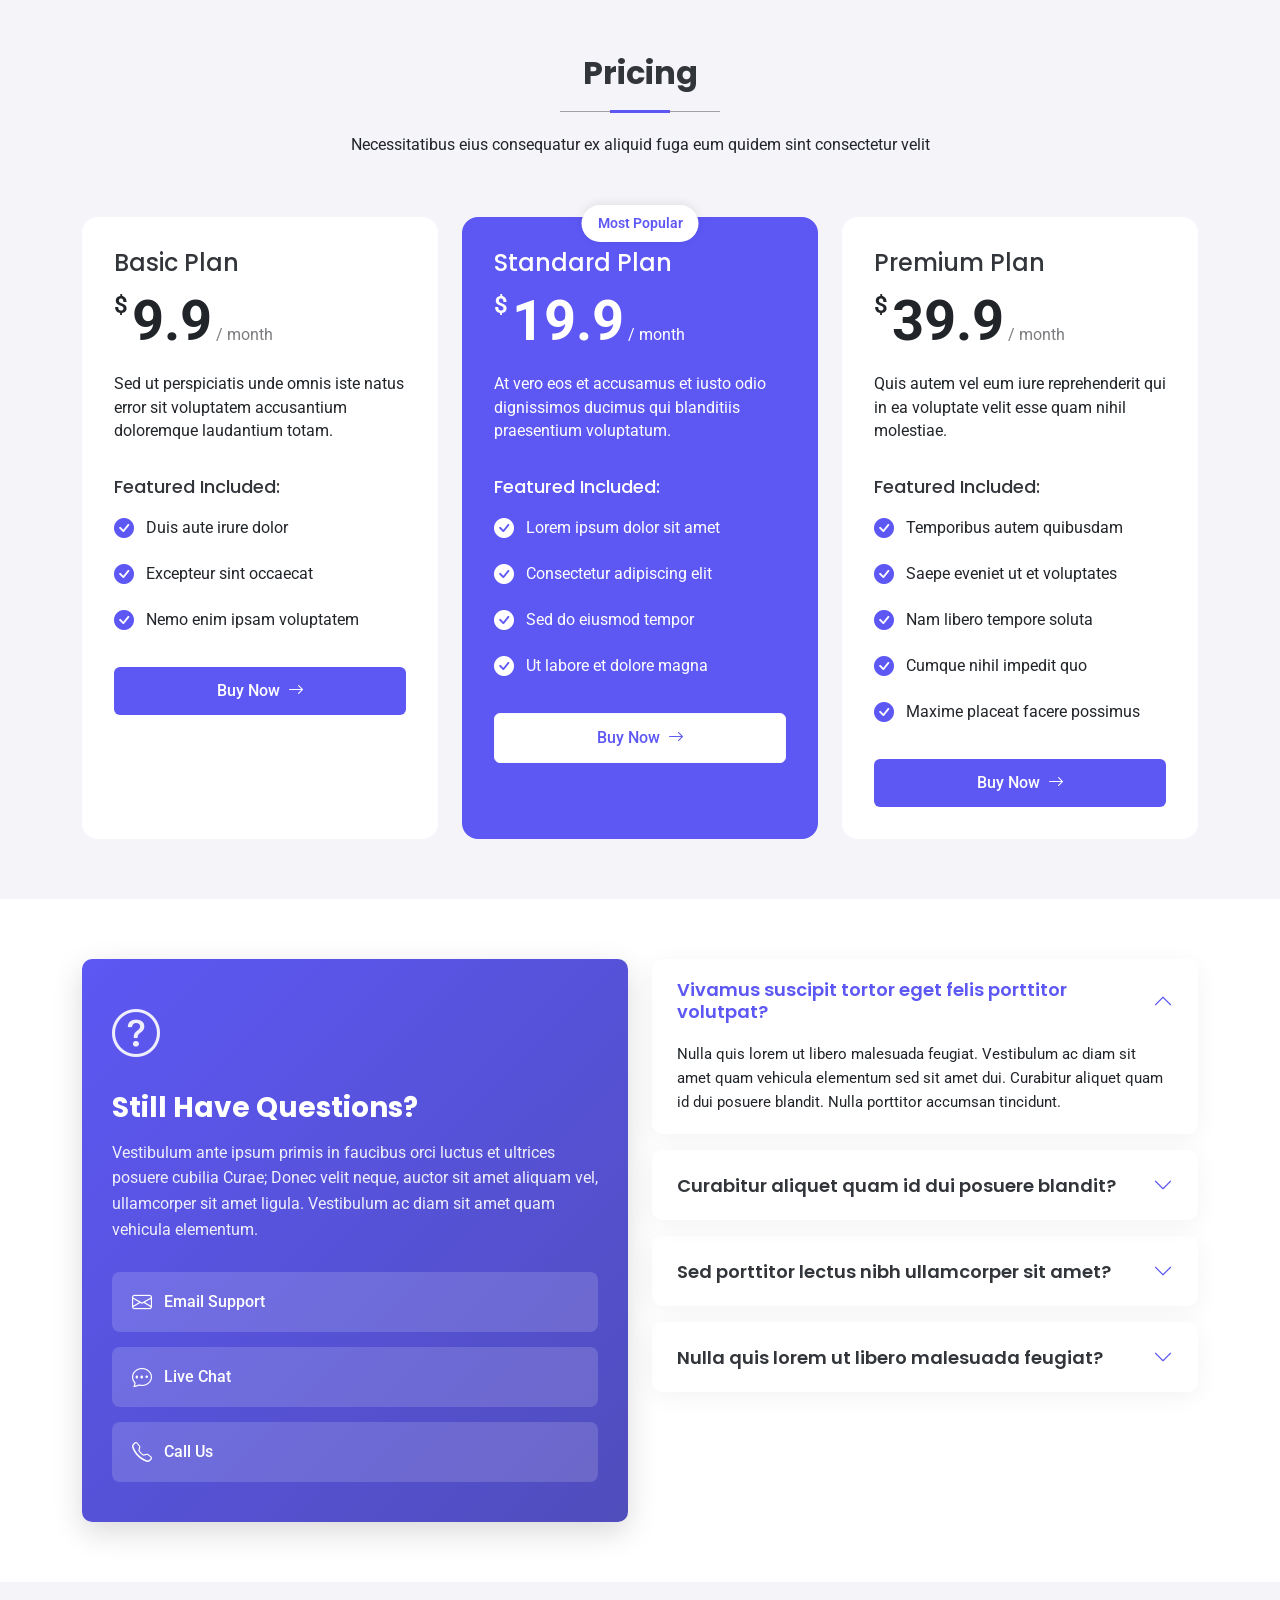
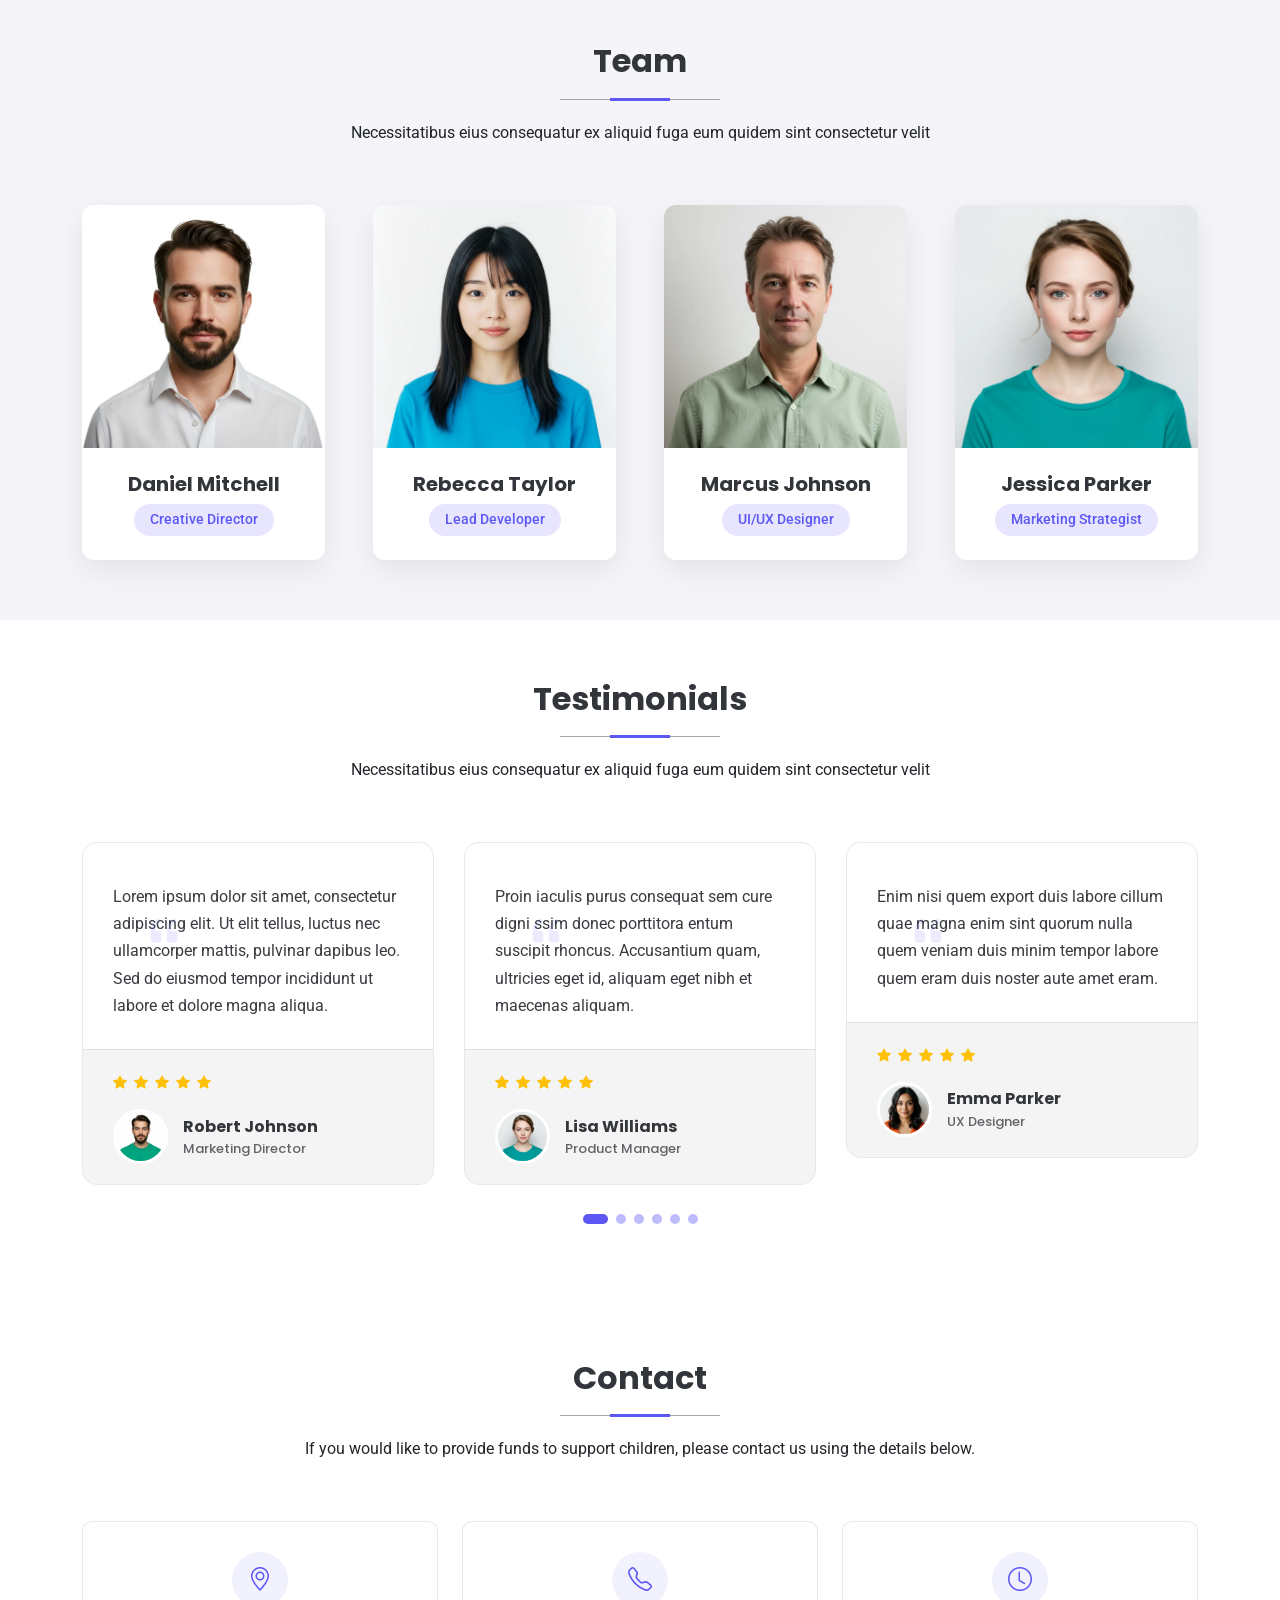
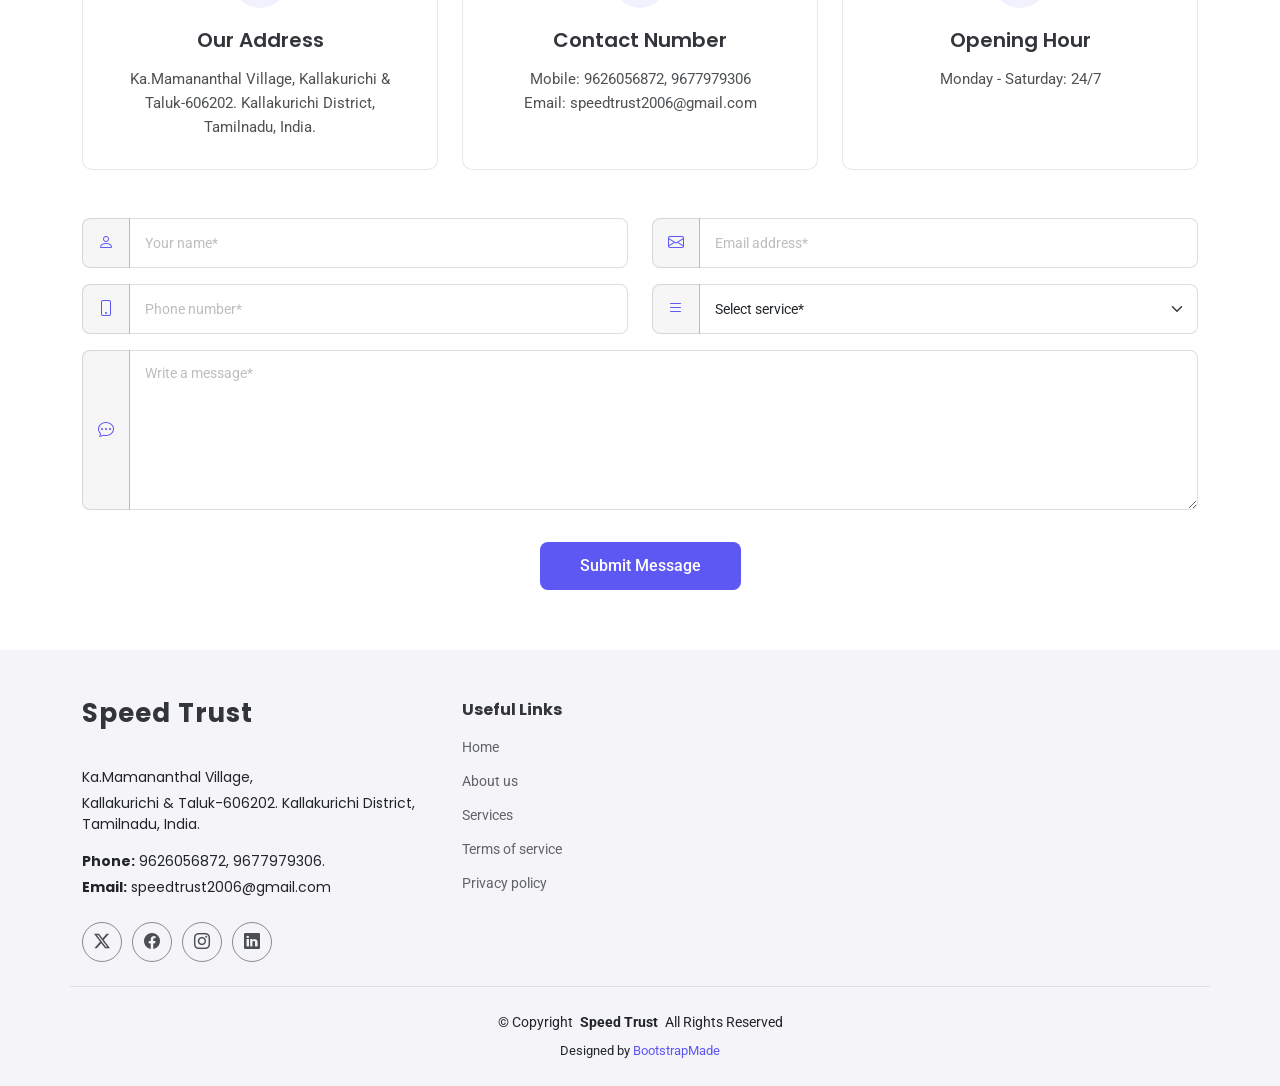
==== commit 0fbbe89e: "added trust event images" ====
--- a/Invent/index.html
+++ b/Invent/index.html
@@ -197,6 +197,8 @@
       </div>
     </section><!-- /About Section -->
 
+    
+
 
 
     <!-- Services Section -->
@@ -218,8 +220,15 @@
                 <i class="bi bi-code-slash"></i>
               </div>
               <div class="service-content">
-                <h3>Custom Web Development</h3>
-                <p>Curabitur arcu erat, accumsan id imperdiet et, porttitor at sem. Nulla quis lorem ut libero malesuada feugiat. Curabitur non nulla sit amet nisl tempus convallis. Lorem ipsum dolor sit amet, consectetur adipiscing elit.</p>
+                <h3>Support for Mentally Disabled Children</h3>
+                <img class="img-fluid" style="
+                border-radius: 10px;
+                height: 200px;
+                width: 100%;
+                object-fit: cover;
+                margin-bottom: 30px;
+                " src="assets/img/gallery/IMG-20250528-WA0002.jpg" alt="image">
+                <p>We provide special care, education, and emotional support for mentally disabled children. Through personalized learning programs, therapy sessions, and compassionate caretakers, we aim to empower these children to live with dignity and confidence.</p>
                 <a href="#" class="service-link">
                   <span>Learn More</span>
                   <i class="bi bi-arrow-right"></i>
@@ -234,8 +243,16 @@
                 <i class="bi bi-phone-fill"></i>
               </div>
               <div class="service-content">
-                <h3>Mobile App Solutions</h3>
-                <p>Praesent sapien massa, convallis a pellentesque nec, egestas non nisi. Vivamus magna justo, lacinia eget consectetur sed. Quisque velit nisi, pretium ut lacinia in, elementum id enim. Donec rutrum congue leo eget malesuada.</p>
+                <h3>Tribal School Upliftment</h3>
+                 <img class="img-fluid" style="
+                border-radius: 10px;
+                height: 200px;
+                width: 100%;
+                object-fit:cover;
+                object-position: top;
+                margin-bottom: 30px;
+                " src="assets/img/gallery/IMG-20250528-WA0022.jpg" alt="image">
+                <p> We work closely with tribal communities to improve access to quality education. Our tribal school initiatives include providing learning materials, improving infrastructure, supporting teachers, and ensuring that every child in remote regions gets the right to education.</p>
                 <a href="#" class="service-link">
                   <span>Learn More</span>
                   <i class="bi bi-arrow-right"></i>
@@ -250,8 +267,16 @@
                 <i class="bi bi-palette2"></i>
               </div>
               <div class="service-content">
-                <h3>UI/UX Design</h3>
-                <p>Pellentesque in ipsum id orci porta dapibus. Proin eget tortor risus. Vivamus suscipit tortor eget felis porttitor volutpat. Vestibulum ac diam sit amet quam vehicula elementum sed sit amet dui.</p>
+                <h3>Adult Care and Shelter</h3>
+                <img class="img-fluid" style="
+                border-radius: 10px;
+                height: 200px;
+                width: 100%;
+                object-fit: cover;
+                object-position: top;
+                margin-bottom: 30px;
+                " src="assets/img/gallery/Donate to oldage home of 20 poor oldage people in India.jpg" alt="image">
+                <p>Our trust offers safe and nurturing homes for destitute adults and the elderly. We provide shelter, food, medical care, and companionship, ensuring that those who are neglected or homeless find a place of care, love, and respect.</p>
                 <a href="#" class="service-link">
                   <span>Learn More</span>
                   <i class="bi bi-arrow-right"></i>
@@ -260,53 +285,6 @@
             </div>
           </div><!-- End Service Item -->
 
-          <div class="col-md-6" data-aos="fade-left" data-aos-delay="200">
-            <div class="service-item">
-              <div class="service-icon">
-                <i class="bi bi-bar-chart-line"></i>
-              </div>
-              <div class="service-content">
-                <h3>Digital Marketing</h3>
-                <p>Donec rutrum congue leo eget malesuada. Mauris blandit aliquet elit, eget tincidunt nibh pulvinar a. Nulla porttitor accumsan tincidunt. Curabitur aliquet quam id dui posuere blandit.</p>
-                <a href="#" class="service-link">
-                  <span>Learn More</span>
-                  <i class="bi bi-arrow-right"></i>
-                </a>
-              </div>
-            </div>
-          </div><!-- End Service Item -->
-
-          <div class="col-md-6" data-aos="fade-right" data-aos-delay="300">
-            <div class="service-item">
-              <div class="service-icon">
-                <i class="bi bi-cloud-check"></i>
-              </div>
-              <div class="service-content">
-                <h3>Cloud Computing</h3>
-                <p>Curabitur aliquet quam id dui posuere blandit. Sed porttitor lectus nibh. Vivamus magna justo, lacinia eget consectetur sed, convallis at tellus. Nulla quis lorem ut libero malesuada feugiat.</p>
-                <a href="#" class="service-link">
-                  <span>Learn More</span>
-                  <i class="bi bi-arrow-right"></i>
-                </a>
-              </div>
-            </div>
-          </div><!-- End Service Item -->
-
-          <div class="col-md-6" data-aos="fade-left" data-aos-delay="300">
-            <div class="service-item">
-              <div class="service-icon">
-                <i class="bi bi-shield-lock"></i>
-              </div>
-              <div class="service-content">
-                <h3>Cybersecurity Solutions</h3>
-                <p>Vestibulum ac diam sit amet quam vehicula elementum sed sit amet dui. Donec sollicitudin molestie malesuada. Curabitur arcu erat, accumsan id imperdiet et. Proin eget tortor risus.</p>
-                <a href="#" class="service-link">
-                  <span>Learn More</span>
-                  <i class="bi bi-arrow-right"></i>
-                </a>
-              </div>
-            </div>
-          </div><!-- End Service Item -->
 
         </div>
 
@@ -315,50 +293,6 @@
     </section><!-- /Services Section -->
 
 
-    <!-- Call To Action 2 Section -->
-    <section id="call-to-action-2" class="call-to-action-2 section light-background">
-
-      <div class="container" data-aos="fade-up" data-aos-delay="100">
-
-        <div class="row g-5 align-items-center">
-          <div class="col-lg-6" data-aos="fade-right" data-aos-delay="200">
-            <div class="cta-image-wrapper">
-              <img src="assets/img/cta/cta-4.webp" alt="Call to Action" class="img-fluid rounded-4">
-              <div class="cta-pattern"></div>
-            </div>
-          </div>
-
-          <div class="col-lg-6" data-aos="fade-left" data-aos-delay="300">
-            <div class="cta-content">
-              <h2>Transform Your Vision Into Reality Today</h2>
-              <p class="lead">Lorem ipsum dolor sit amet, consectetur adipiscing elit. Ut elit tellus, luctus nec ullamcorper mattis, pulvinar dapibus leo.</p>
-
-              <div class="cta-features">
-                <div class="feature-item" data-aos="zoom-in" data-aos-delay="400">
-                  <i class="bi bi-check-circle-fill"></i>
-                  <span>Lorem ipsum dolor sit amet consectetur</span>
-                </div>
-                <div class="feature-item" data-aos="zoom-in" data-aos-delay="450">
-                  <i class="bi bi-check-circle-fill"></i>
-                  <span>Praesent eget risus vitae massa</span>
-                </div>
-                <div class="feature-item" data-aos="zoom-in" data-aos-delay="500">
-                  <i class="bi bi-check-circle-fill"></i>
-                  <span>Aenean pretium nisi vel pulvinar</span>
-                </div>
-              </div>
-
-              <div class="cta-action mt-5">
-                <a href="#" class="btn btn-primary btn-lg me-3">Get Started</a>
-                <a href="#" class="btn btn-outline-primary btn-lg">Learn More</a>
-              </div>
-            </div>
-          </div>
-        </div>
-
-      </div>
-
-    </section><!-- /Call To Action 2 Section -->
 
     <!-- Portfolio Section -->
     <section id="portfolio" class="portfolio section">
@@ -505,14 +439,238 @@
 
       </div>
 
+    </section><!-- /Portfolio Section -->
+
+    <!-- Pricing Section -->
+    <section id="pricing" class="pricing section light-background">
+
+      <!-- Section Title -->
+      <div class="container section-title" data-aos="fade-up">
+        <h2>Pricing</h2>
+        <p>Necessitatibus eius consequatur ex aliquid fuga eum quidem sint consectetur velit</p>
+      </div><!-- End Section Title -->
+
+      <div class="container" data-aos="fade-up" data-aos-delay="100">
+
+        <div class="row g-4 justify-content-center">
+
+          <!-- Basic Plan -->
+          <div class="col-lg-4" data-aos="fade-up" data-aos-delay="100">
+            <div class="pricing-card">
+              <h3>Basic Plan</h3>
+              <div class="price">
+                <span class="currency">$</span>
+                <span class="amount">9.9</span>
+                <span class="period">/ month</span>
+              </div>
+              <p class="description">Sed ut perspiciatis unde omnis iste natus error sit voluptatem accusantium doloremque laudantium totam.</p>
+
+              <h4>Featured Included:</h4>
+              <ul class="features-list">
+                <li>
+                  <i class="bi bi-check-circle-fill"></i>
+                  Duis aute irure dolor
+                </li>
+                <li>
+                  <i class="bi bi-check-circle-fill"></i>
+                  Excepteur sint occaecat
+                </li>
+                <li>
+                  <i class="bi bi-check-circle-fill"></i>
+                  Nemo enim ipsam voluptatem
+                </li>
+              </ul>
+
+              <a href="#" class="btn btn-primary">
+                Buy Now
+                <i class="bi bi-arrow-right"></i>
+              </a>
+            </div>
+          </div>
+
+          <!-- Standard Plan -->
+          <div class="col-lg-4" data-aos="fade-up" data-aos-delay="200">
+            <div class="pricing-card popular">
+              <div class="popular-badge">Most Popular</div>
+              <h3>Standard Plan</h3>
+              <div class="price">
+                <span class="currency">$</span>
+                <span class="amount">19.9</span>
+                <span class="period">/ month</span>
+              </div>
+              <p class="description">At vero eos et accusamus et iusto odio dignissimos ducimus qui blanditiis praesentium voluptatum.</p>
+
+              <h4>Featured Included:</h4>
+              <ul class="features-list">
+                <li>
+                  <i class="bi bi-check-circle-fill"></i>
+                  Lorem ipsum dolor sit amet
+                </li>
+                <li>
+                  <i class="bi bi-check-circle-fill"></i>
+                  Consectetur adipiscing elit
+                </li>
+                <li>
+                  <i class="bi bi-check-circle-fill"></i>
+                  Sed do eiusmod tempor
+                </li>
+                <li>
+                  <i class="bi bi-check-circle-fill"></i>
+                  Ut labore et dolore magna
+                </li>
+              </ul>
+
+              <a href="#" class="btn btn-light">
+                Buy Now
+                <i class="bi bi-arrow-right"></i>
+              </a>
+            </div>
+          </div>
+
+          <!-- Premium Plan -->
+          <div class="col-lg-4" data-aos="fade-up" data-aos-delay="300">
+            <div class="pricing-card">
+              <h3>Premium Plan</h3>
+              <div class="price">
+                <span class="currency">$</span>
+                <span class="amount">39.9</span>
+                <span class="period">/ month</span>
+              </div>
+              <p class="description">Quis autem vel eum iure reprehenderit qui in ea voluptate velit esse quam nihil molestiae.</p>
+
+              <h4>Featured Included:</h4>
+              <ul class="features-list">
+                <li>
+                  <i class="bi bi-check-circle-fill"></i>
+                  Temporibus autem quibusdam
+                </li>
+                <li>
+                  <i class="bi bi-check-circle-fill"></i>
+                  Saepe eveniet ut et voluptates
+                </li>
+                <li>
+                  <i class="bi bi-check-circle-fill"></i>
+                  Nam libero tempore soluta
+                </li>
+                <li>
+                  <i class="bi bi-check-circle-fill"></i>
+                  Cumque nihil impedit quo
+                </li>
+                <li>
+                  <i class="bi bi-check-circle-fill"></i>
+                  Maxime placeat facere possimus
+                </li>
+              </ul>
+
+              <a href="#" class="btn btn-primary">
+                Buy Now
+                <i class="bi bi-arrow-right"></i>
+              </a>
+            </div>
+          </div>
+
+        </div>
+
+      </div>
+
+    </section><!-- /Pricing Section -->
+
+    <!-- Faq Section -->
+    <section id="faq" class="faq section">
+
+      <div class="container" data-aos="fade-up" data-aos-delay="100">
+
+        <div class="row gy-5">
+          <div class="col-lg-6" data-aos="zoom-out" data-aos-delay="200">
+            <div class="faq-contact-card">
+              <div class="card-icon">
+                <i class="bi bi-question-circle"></i>
+              </div>
+              <div class="card-content">
+                <h3>Still Have Questions?</h3>
+                <p>Vestibulum ante ipsum primis in faucibus orci luctus et ultrices posuere cubilia Curae; Donec velit neque, auctor sit amet aliquam vel, ullamcorper sit amet ligula. Vestibulum ac diam sit amet quam vehicula elementum.</p>
+                <div class="contact-options">
+                  <a href="#" class="contact-option">
+                    <i class="bi bi-envelope"></i>
+                    <span>Email Support</span>
+                  </a>
+                  <a href="#" class="contact-option">
+                    <i class="bi bi-chat-dots"></i>
+                    <span>Live Chat</span>
+                  </a>
+                  <a href="#" class="contact-option">
+                    <i class="bi bi-telephone"></i>
+                    <span>Call Us</span>
+                  </a>
+                </div>
+              </div>
+            </div>
+          </div>
+
+          <div class="col-lg-6" data-aos="fade-up" data-aos-delay="300">
+            <div class="faq-accordion">
+              <div class="faq-item faq-active">
+                <div class="faq-header">
+                  <h3>Vivamus suscipit tortor eget felis porttitor volutpat?</h3>
+                  <i class="bi bi-chevron-down faq-toggle"></i>
+                </div>
+                <div class="faq-content">
+                  <p>
+                    Nulla quis lorem ut libero malesuada feugiat. Vestibulum ac diam sit amet quam vehicula elementum sed sit amet dui. Curabitur aliquet quam id dui posuere blandit. Nulla porttitor accumsan tincidunt.
+                  </p>
+                </div>
+              </div><!-- End FAQ Item-->
+
+              <div class="faq-item" data-aos="zoom-in" data-aos-delay="200">
+                <div class="faq-header">
+                  <h3>Curabitur aliquet quam id dui posuere blandit?</h3>
+                  <i class="bi bi-chevron-down faq-toggle"></i>
+                </div>
+                <div class="faq-content">
+                  <p>
+                    Vestibulum ante ipsum primis in faucibus orci luctus et ultrices posuere cubilia Curae; Donec velit neque, auctor sit amet aliquam vel, ullamcorper sit amet ligula. Proin eget tortor risus. Mauris blandit aliquet elit, eget tincidunt nibh pulvinar.
+                  </p>
+                </div>
+              </div><!-- End FAQ Item-->
+
+              <div class="faq-item">
+                <div class="faq-header">
+                  <h3>Sed porttitor lectus nibh ullamcorper sit amet?</h3>
+                  <i class="bi bi-chevron-down faq-toggle"></i>
+                </div>
+                <div class="faq-content">
+                  <p>
+                    Curabitur non nulla sit amet nisl tempus convallis quis ac lectus. Praesent sapien massa, convallis a pellentesque nec, egestas non nisi. Donec sollicitudin molestie malesuada. Vestibulum ac diam sit amet quam vehicula elementum.
+                  </p>
+                </div>
+              </div><!-- End FAQ Item-->
+
+              <div class="faq-item">
+                <div class="faq-header">
+                  <h3>Nulla quis lorem ut libero malesuada feugiat?</h3>
+                  <i class="bi bi-chevron-down faq-toggle"></i>
+                </div>
+                <div class="faq-content">
+                  <p>
+                    Donec sollicitudin molestie malesuada. Quisque velit nisi, pretium ut lacinia in, elementum id enim. Vestibulum ante ipsum primis in faucibus orci luctus et ultrices posuere cubilia Curae; Donec velit neque, auctor sit amet aliquam vel.
+                  </p>
+                </div>
+              </div><!-- End FAQ Item-->
+            </div>
+          </div>
+        </div>
+
+      </div>
+
+    </section><!-- /Faq Section -->
 
     <!-- Team Section -->
     <section id="team" class="team section light-background">
 
       <!-- Section Title -->
       <div class="container section-title" data-aos="fade-up">
-        <h2>Management</h2>
-        <p>Necesitatibus eius consequatur ex aliquid fuga eum quidem sint consectetur velit</p>
+        <h2>Team</h2>
+        <p>Necessitatibus eius consequatur ex aliquid fuga eum quidem sint consectetur velit</p>
       </div><!-- End Section Title -->
 
       <div class="container" data-aos="fade-up" data-aos-delay="100">
